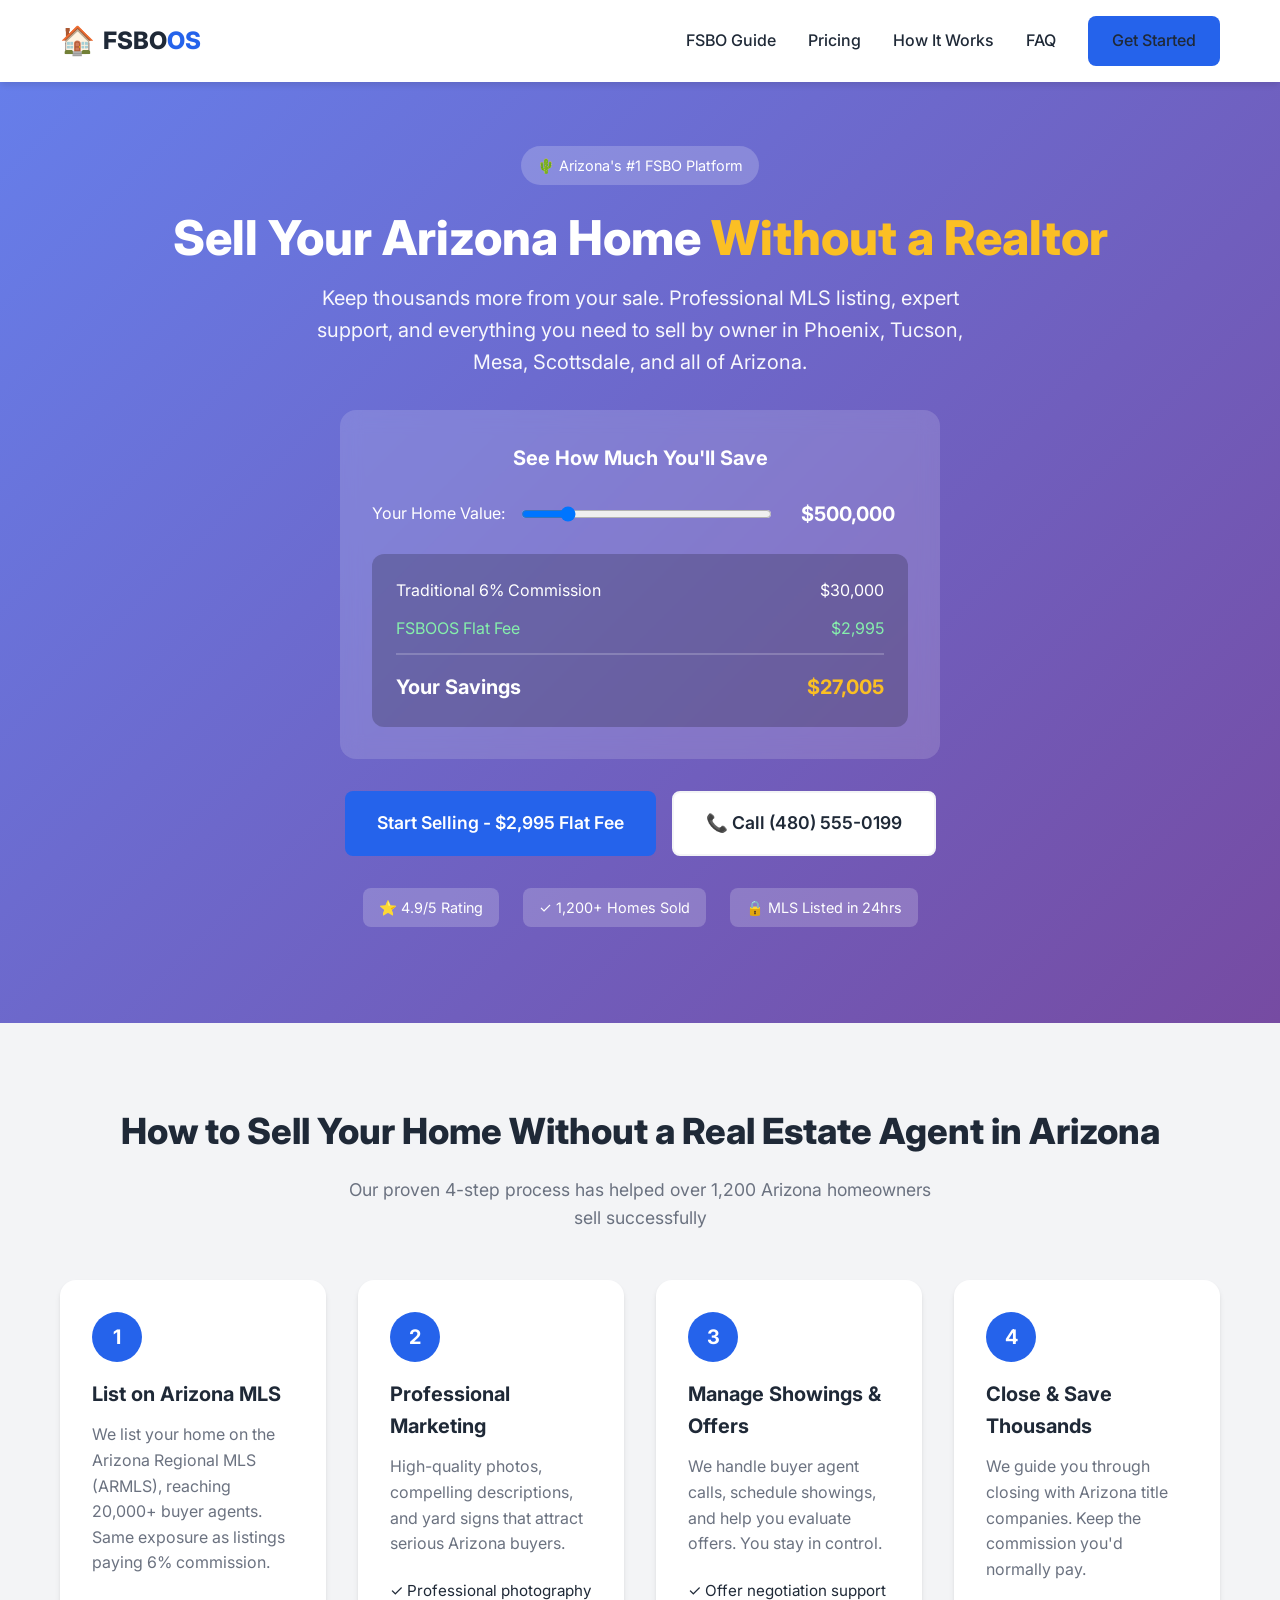
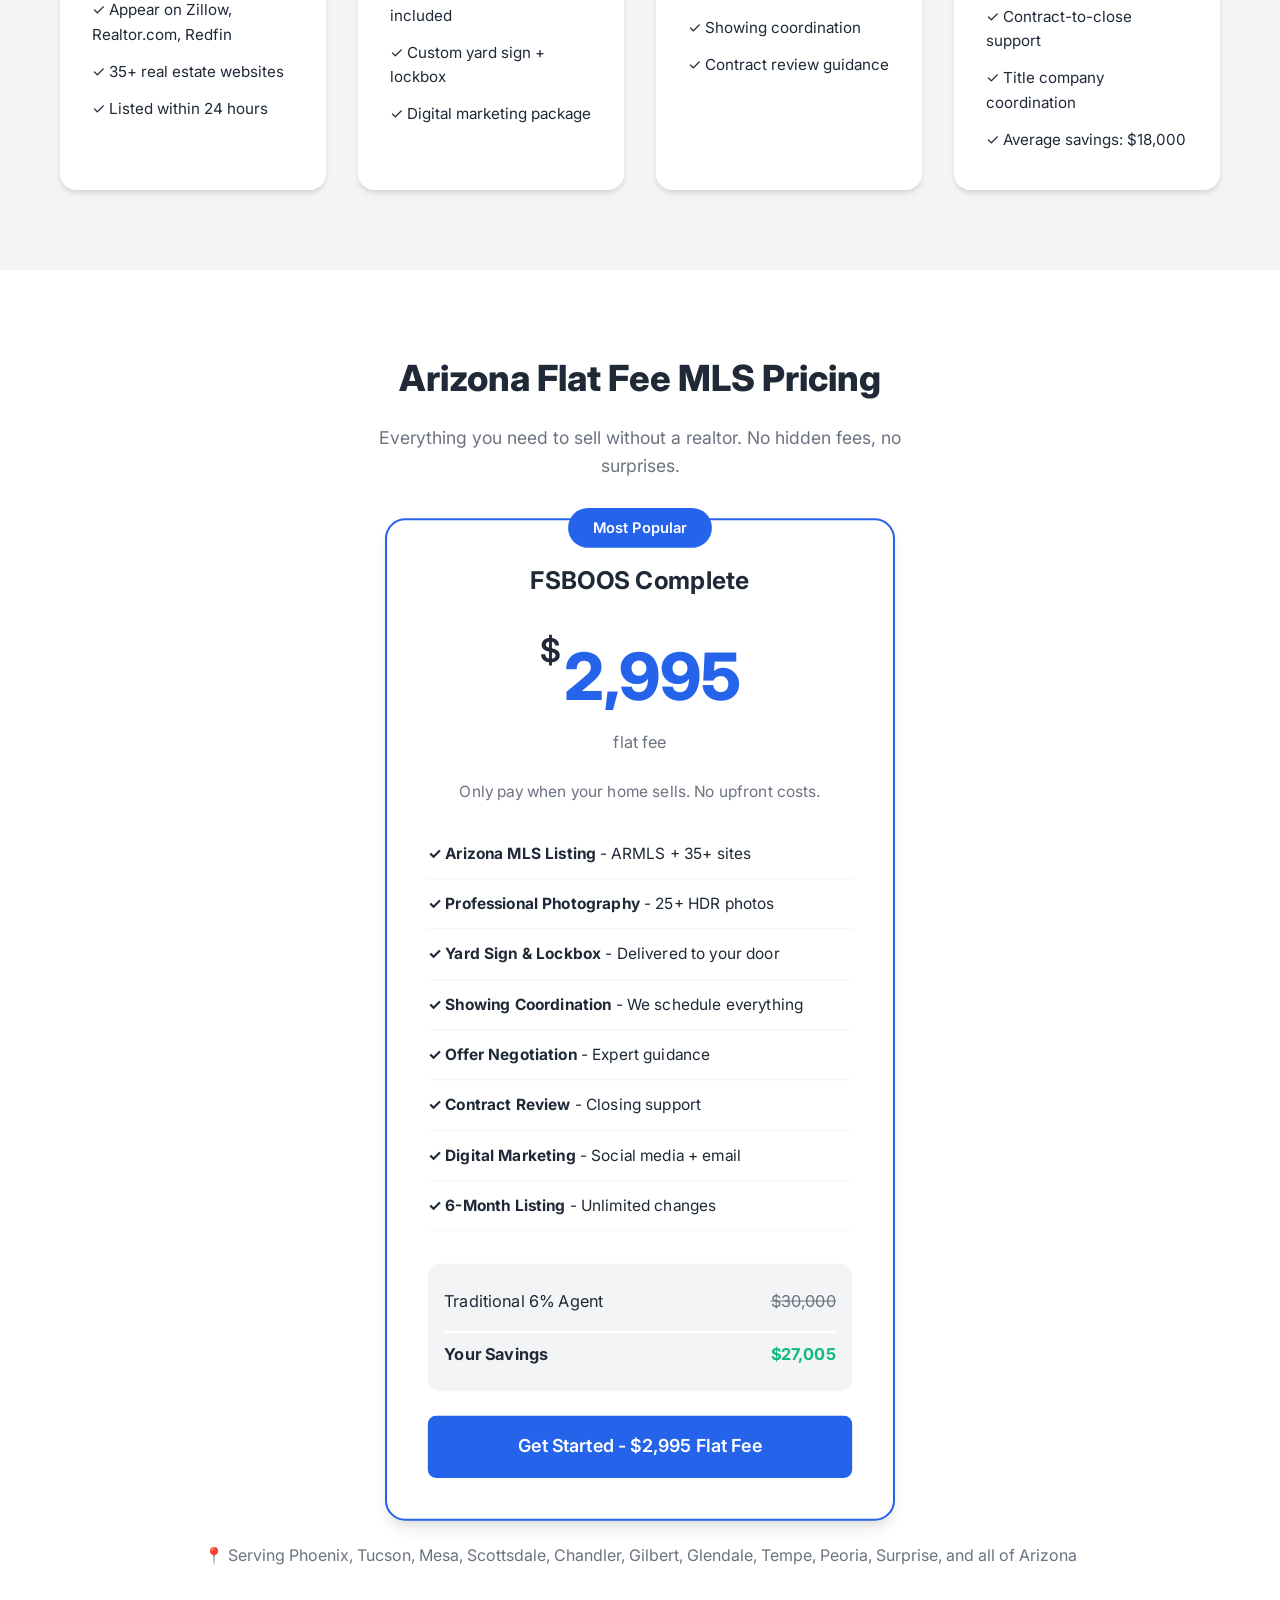
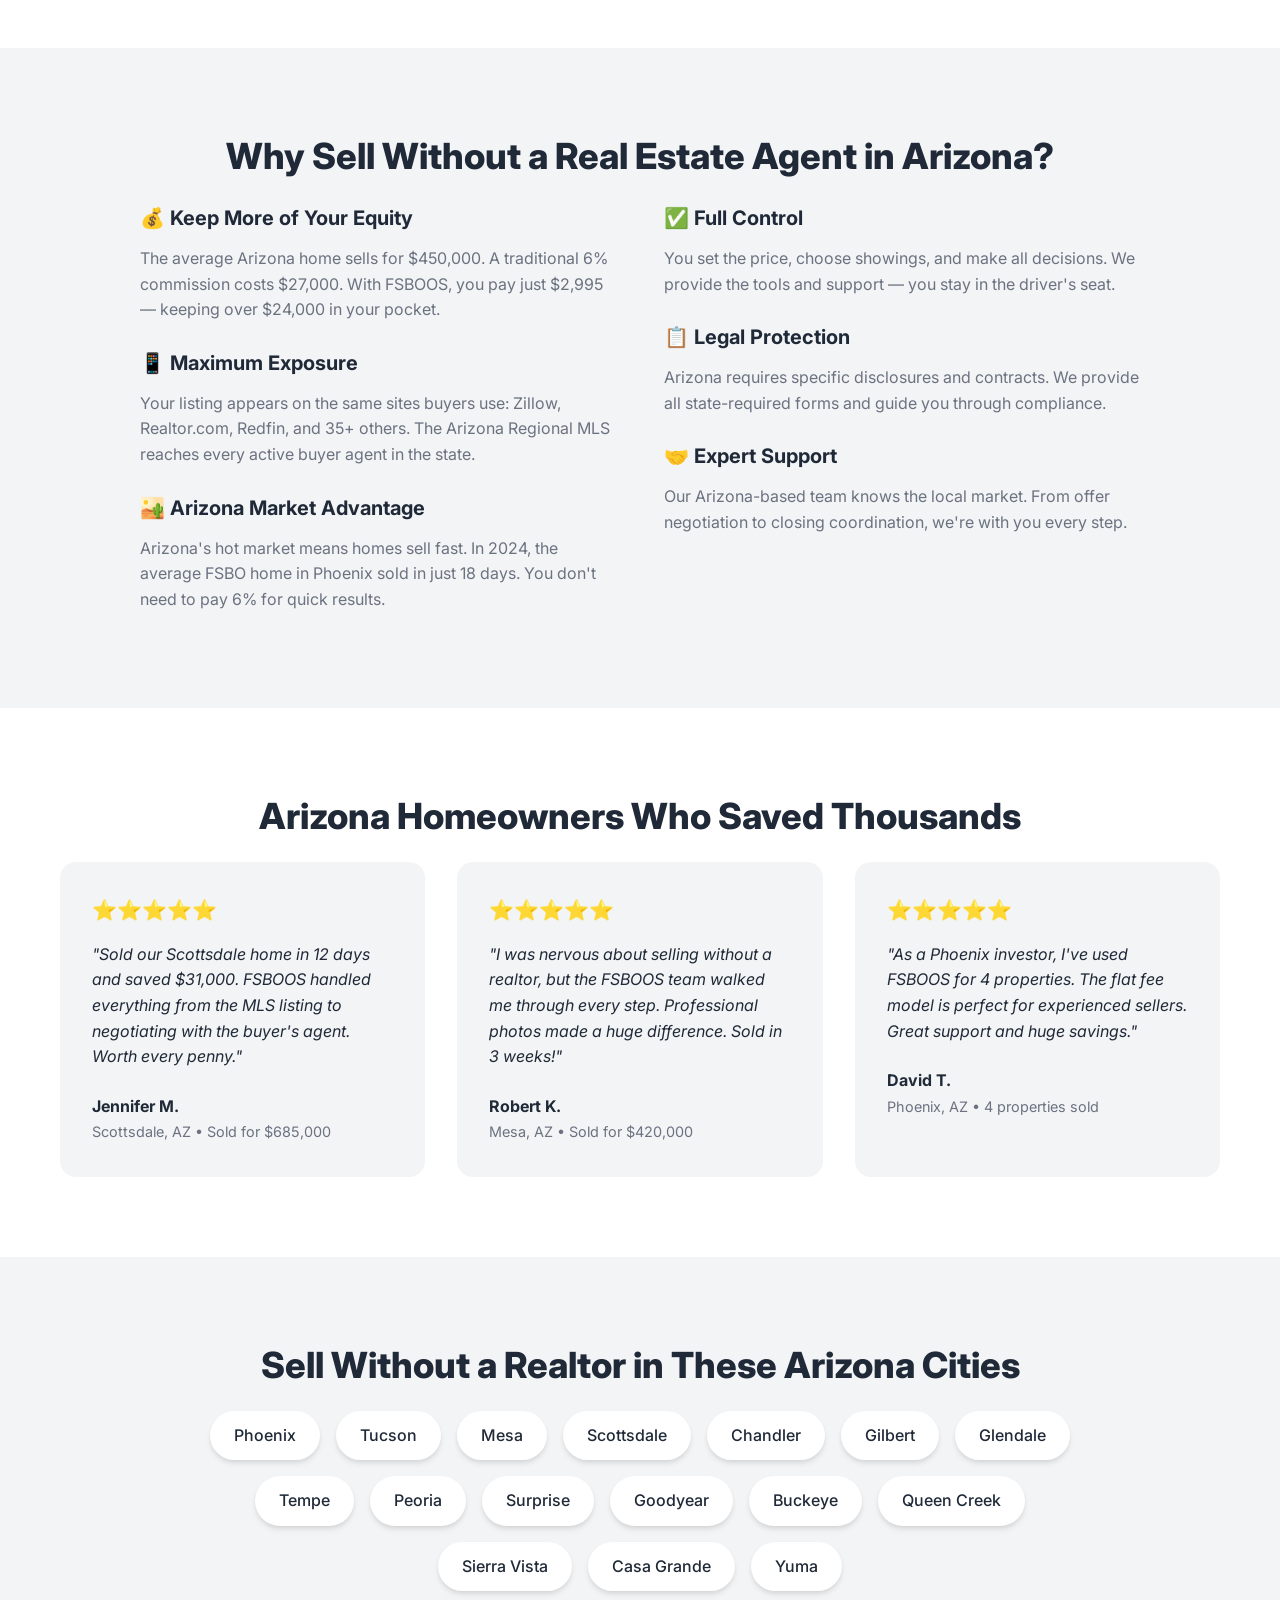
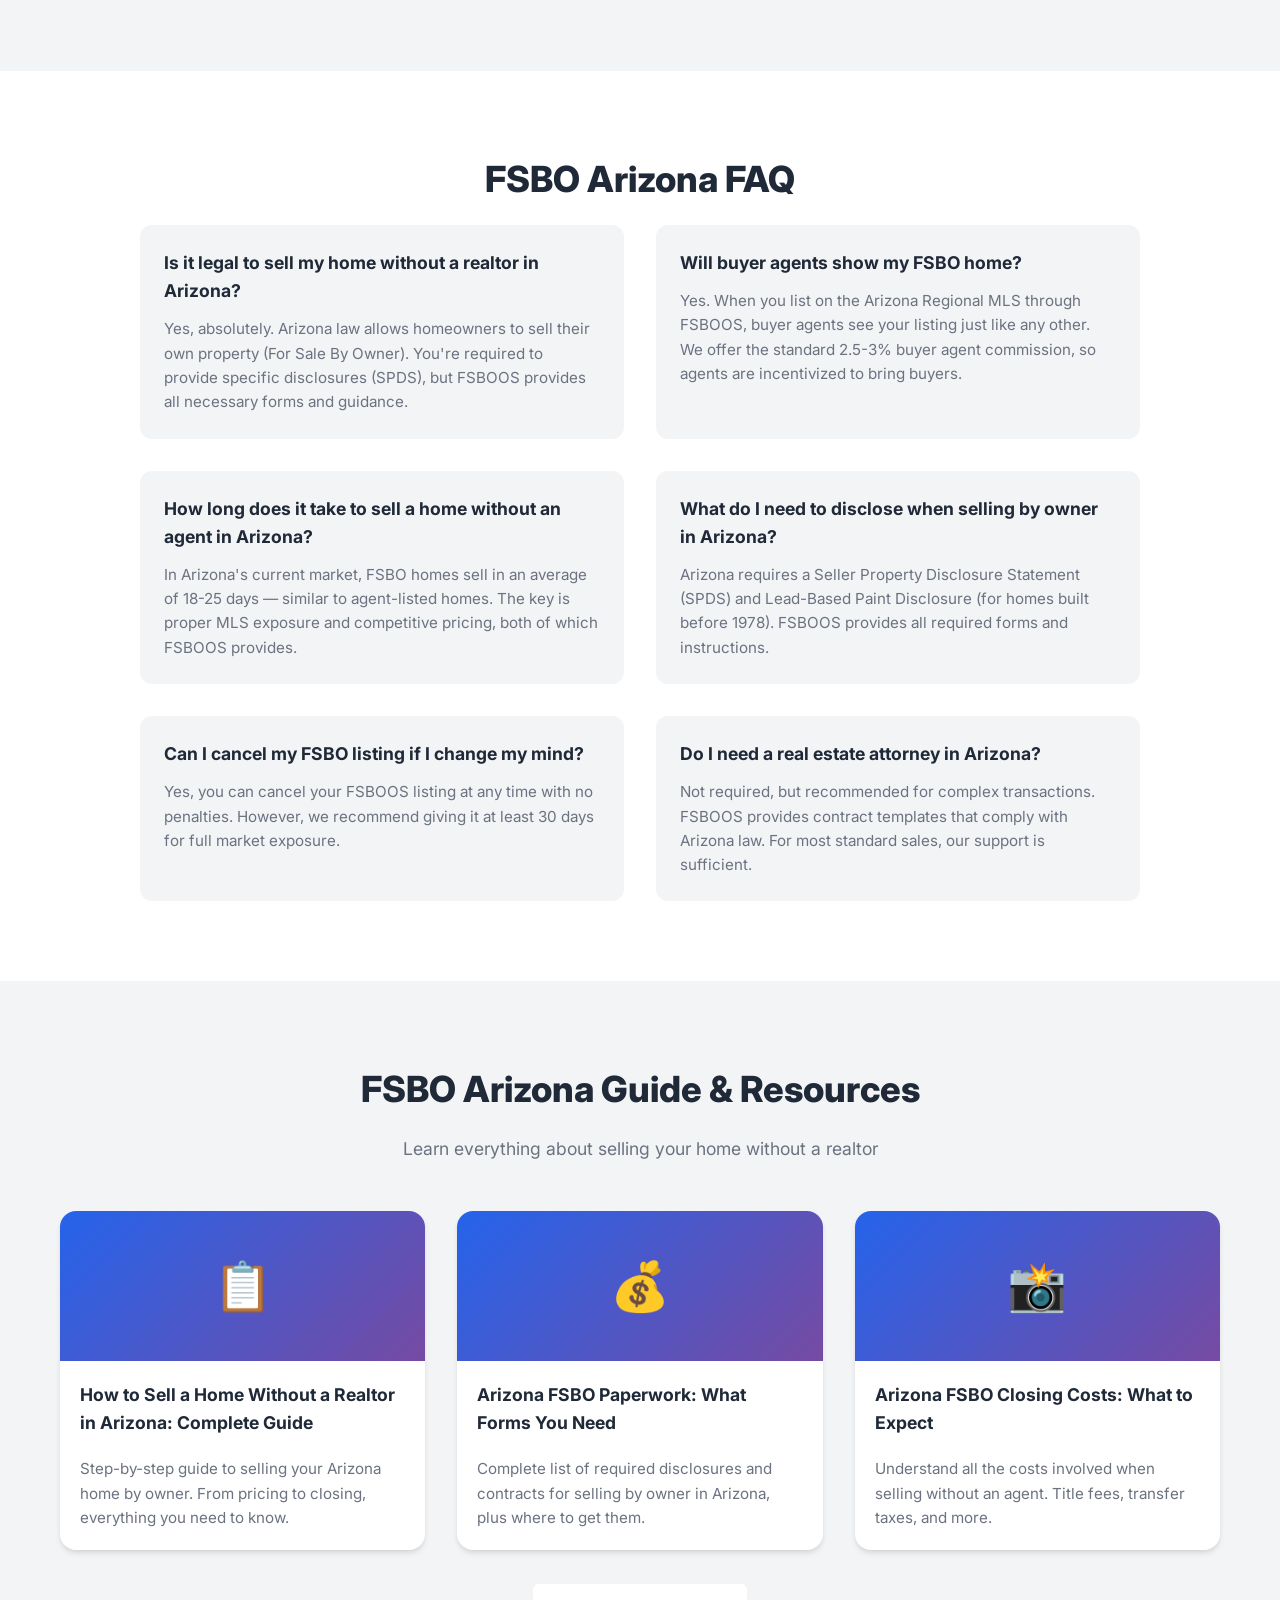
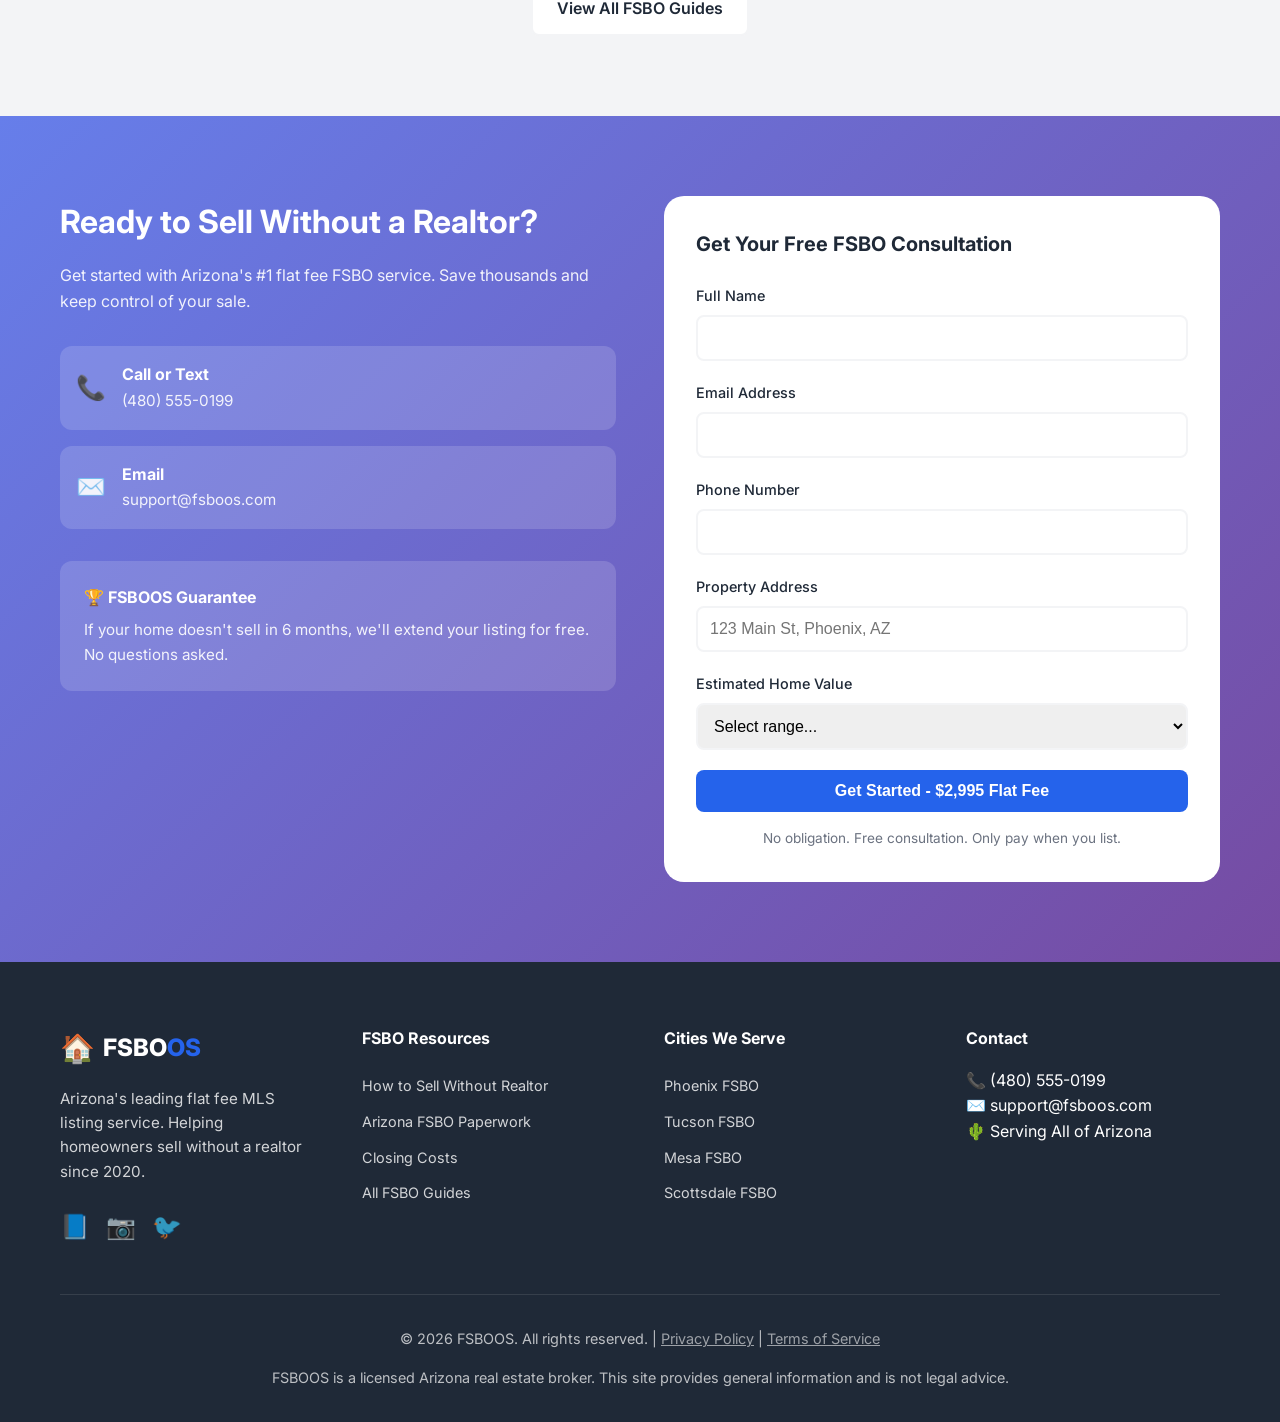
==== index.html @ 3f216bf0 "Initial FSBOOS website - Arizona FSBO flat fee MLS service" ====
<!DOCTYPE html>
<html lang="en">
<head>
    <meta charset="UTF-8">
    <meta name="viewport" content="width=device-width, initial-scale=1.0">
    <title>FSBOOS | Sell Your Arizona Home Without a Realtor - $2,995 Flat Fee</title>
    <meta name="description" content="Sell your Arizona home without a real estate agent. FSBOOS helps Arizona homeowners save thousands with flat fee MLS listings, professional photos, and full support. Only $2,995 total.">
    <meta name="keywords" content="sell home without realtor Arizona, FSBO Arizona, flat fee MLS Arizona, sell house by owner Phoenix, how to sell home without real estate agent, Arizona FSBO listing service, sell home without agent Tucson, Mesa for sale by owner, Scottsdale FSBO">
    
    <!-- Open Graph -->
    <meta property="og:title" content="FSBOOS | Sell Your Arizona Home Without a Realtor - $2,995 Flat Fee">
    <meta property="og:description" content="Arizona's #1 FSBO platform. Sell without an agent, save $15,000+ in commissions. Flat fee MLS listing + full support.">
    <meta property="og:type" content="website">
    <meta property="og:url" content="https://fsboos.com">
    
    <!-- Schema.org LocalBusiness -->
    <script type="application/ld+json">
    {
        "@context": "https://schema.org",
        "@type": "RealEstateAgent",
        "name": "FSBOOS - Arizona Flat Fee MLS",
        "description": "Flat fee MLS listing service for Arizona homeowners selling without a realtor",
        "url": "https://fsboos.com",
        "areaServed": {
            "@type": "State",
            "name": "Arizona"
        },
        "address": {
            "@type": "PostalAddress",
            "addressRegion": "AZ",
            "addressCountry": "US"
        },
        "priceRange": "$$",
        "telephone": "+1-480-555-0199"
    }
    </script>
    
    <link rel="stylesheet" href="css/styles.css">
    <link href="https://fonts.googleapis.com/css2?family=Inter:wght@400;500;600;700;800&display=swap" rel="stylesheet">
</head>
<body>
    <!-- Navigation -->
    <nav class="navbar">
        <div class="container nav-container">
            <a href="/" class="logo">
                <span class="logo-icon">🏠</span>
                <span class="logo-text">FSBO<span class="highlight">OS</span></span>
            </a>
            <div class="nav-links">
                <a href="/blog.html">FSBO Guide</a>
                <a href="#pricing">Pricing</a>
                <a href="#how-it-works">How It Works</a>
                <a href="#faq">FAQ</a>
                <a href="#contact" class="btn btn-primary">Get Started</a>
            </div>
            <button class="mobile-menu-toggle" aria-label="Open menu">☰</button>
        </div>
    </nav>

    <!-- Hero Section -->
    <section class="hero">
        <div class="container">
            <div class="hero-content">
                <div class="hero-badge">🌵 Arizona's #1 FSBO Platform</div>
                <h1>Sell Your Arizona Home <span class="highlight">Without a Realtor</span></h1>
                <p class="hero-subtitle">Keep thousands more from your sale. Professional MLS listing, expert support, and everything you need to sell by owner in Phoenix, Tucson, Mesa, Scottsdale, and all of Arizona.</p>
                
                <div class="savings-calculator">
                    <h3>See How Much You'll Save</h3>
                    <div class="calculator-row">
                        <label>Your Home Value:</label>
                        <input type="range" id="homeValue" min="200000" max="2000000" step="25000" value="500000">
                        <span class="value-display" id="valueDisplay">$500,000</span>
                    </div>
                    <div class="savings-result">
                        <div class="savings-item">
                            <span class="label">Traditional 6% Commission</span>
                            <span class="cost" id="tradCost">$30,000</span>
                        </div>
                        <div class="savings-item highlight">
                            <span class="label">FSBOOS Flat Fee</span>
                            <span class="cost" id="fsboCost">$2,995</span>
                        </div>
                        <div class="savings-total">
                            <span class="label">Your Savings</span>
                            <span class="amount" id="savingsAmount">$27,005</span>
                        </div>
                    </div>
                </div>

                <div class="hero-ctas">
                    <a href="#pricing" class="btn btn-primary btn-large">Start Selling - $2,995 Flat Fee</a>
                    <a href="tel:+14805550199" class="btn btn-secondary btn-large">📞 Call (480) 555-0199</a>
                </div>
                
                <div class="trust-badges">
                    <div class="badge">⭐ 4.9/5 Rating</div>
                    <div class="badge">✓ 1,200+ Homes Sold</div>
                    <div class="badge">🔒 MLS Listed in 24hrs</div>
                </div>
            </div>
        </div>
    </section>

    <!-- How It Works -->
    <section id="how-it-works" class="how-it-works">
        <div class="container">
            <h2 class="section-title">How to Sell Your Home Without a Real Estate Agent in Arizona</h2>
            <p class="section-subtitle">Our proven 4-step process has helped over 1,200 Arizona homeowners sell successfully</p>
            
            <div class="steps-grid">
                <div class="step-card">
                    <div class="step-number">1</div>
                    <h3>List on Arizona MLS</h3>
                    <p>We list your home on the Arizona Regional MLS (ARMLS), reaching 20,000+ buyer agents. Same exposure as listings paying 6% commission.</p>
                    <ul class="step-features">
                        <li>✓ Appear on Zillow, Realtor.com, Redfin</li>
                        <li>✓ 35+ real estate websites</li>
                        <li>✓ Listed within 24 hours</li>
                    </ul>
                </div>
                
                <div class="step-card">
                    <div class="step-number">2</div>
                    <h3>Professional Marketing</h3>
                    <p>High-quality photos, compelling descriptions, and yard signs that attract serious Arizona buyers.</p>
                    <ul class="step-features">
                        <li>✓ Professional photography included</li>
                        <li>✓ Custom yard sign + lockbox</li>
                        <li>✓ Digital marketing package</li>
                    </ul>
                </div>
                
                <div class="step-card">
                    <div class="step-number">3</div>
                    <h3>Manage Showings & Offers</h3>
                    <p>We handle buyer agent calls, schedule showings, and help you evaluate offers. You stay in control.</p>
                    <ul class="step-features">
                        <li>✓ Offer negotiation support</li>
                        <li>✓ Showing coordination</li>
                        <li>✓ Contract review guidance</li>
                    </ul>
                </div>
                
                <div class="step-card">
                    <div class="step-number">4</div>
                    <h3>Close & Save Thousands</h3>
                    <p>We guide you through closing with Arizona title companies. Keep the commission you'd normally pay.</p>
                    <ul class="step-features">
                        <li>✓ Contract-to-close support</li>
                        <li>✓ Title company coordination</li>
                        <li>✓ Average savings: $18,000</li>
                    </ul>
                </div>
            </div>
        </div>
    </section>

    <!-- Pricing Section -->
    <section id="pricing" class="pricing">
        <div class="container">
            <h2 class="section-title">Arizona Flat Fee MLS Pricing</h2>
            <p class="section-subtitle">Everything you need to sell without a realtor. No hidden fees, no surprises.</p>
            
            <div class="pricing-card featured">
                <div class="pricing-badge">Most Popular</div>
                <h3>FSBOOS Complete</h3>
                <div class="pricing-amount">
                    <span class="currency">$</span>
                    <span class="price">2,995</span>
                    <span class="period">flat fee</span>
                </div>
                <p class="pricing-note">Only pay when your home sells. No upfront costs.</p>
                
                <ul class="pricing-features">
                    <li><strong>✓ Arizona MLS Listing</strong> - ARMLS + 35+ sites</li>
                    <li><strong>✓ Professional Photography</strong> - 25+ HDR photos</li>
                    <li><strong>✓ Yard Sign & Lockbox</strong> - Delivered to your door</li>
                    <li><strong>✓ Showing Coordination</strong> - We schedule everything</li>
                    <li><strong>✓ Offer Negotiation</strong> - Expert guidance</li>
                    <li><strong>✓ Contract Review</strong> - Closing support</li>
                    <li><strong>✓ Digital Marketing</strong> - Social media + email</li>
                    <li><strong>✓ 6-Month Listing</strong> - Unlimited changes</li>
                </ul>
                
                <div class="pricing-compare">
                    <div class="compare-item">
                        <span>Traditional 6% Agent</span>
                        <span class="strikethrough">$30,000</span>
                    </div>
                    <div class="compare-item savings">
                        <span>Your Savings</span>
                        <span class="highlight">$27,005</span>
                    </div>
                </div>
                
                <a href="#contact" class="btn btn-primary btn-large btn-full">Get Started - $2,995 Flat Fee</a>
            </div>
            
            <div class="pricing-terms">
                <p>📍 Serving Phoenix, Tucson, Mesa, Scottsdale, Chandler, Gilbert, Glendale, Tempe, Peoria, Surprise, and all of Arizona</p>
            </div>
        </div>
    </section>

    <!-- Why FSBO in Arizona -->
    <section class="why-fsbo">
        <div class="container">
            <h2 class="section-title">Why Sell Without a Real Estate Agent in Arizona?</h2>
            
            <div class="two-column">
                <div class="column">
                    <h3>💰 Keep More of Your Equity</h3>
                    <p>The average Arizona home sells for $450,000. A traditional 6% commission costs $27,000. With FSBOOS, you pay just $2,995 — keeping over $24,000 in your pocket.</p>
                    
                    <h3>📱 Maximum Exposure</h3>
                    <p>Your listing appears on the same sites buyers use: Zillow, Realtor.com, Redfin, and 35+ others. The Arizona Regional MLS reaches every active buyer agent in the state.</p>
                    
                    <h3>🏜️ Arizona Market Advantage</h3>
                    <p>Arizona's hot market means homes sell fast. In 2024, the average FSBO home in Phoenix sold in just 18 days. You don't need to pay 6% for quick results.</p>
                </div>
                
                <div class="column">
                    <h3>✅ Full Control</h3>
                    <p>You set the price, choose showings, and make all decisions. We provide the tools and support — you stay in the driver's seat.</p>
                    
                    <h3>📋 Legal Protection</h3>
                    <p>Arizona requires specific disclosures and contracts. We provide all state-required forms and guide you through compliance.</p>
                    
                    <h3>🤝 Expert Support</h3>
                    <p>Our Arizona-based team knows the local market. From offer negotiation to closing coordination, we're with you every step.</p>
                </div>
            </div>
        </div>
    </section>

    <!-- Testimonials -->
    <section class="testimonials">
        <div class="container">
            <h2 class="section-title">Arizona Homeowners Who Saved Thousands</h2>
            
            <div class="testimonials-grid">
                <div class="testimonial-card">
                    <div class="stars">⭐⭐⭐⭐⭐</div>
                    <p>"Sold our Scottsdale home in 12 days and saved $31,000. FSBOOS handled everything from the MLS listing to negotiating with the buyer's agent. Worth every penny."</p>
                    <div class="testimonial-author">
                        <strong>Jennifer M.</strong>
                        <span>Scottsdale, AZ • Sold for $685,000</span>
                    </div>
                </div>
                
                <div class="testimonial-card">
                    <div class="stars">⭐⭐⭐⭐⭐</div>
                    <p>"I was nervous about selling without a realtor, but the FSBOOS team walked me through every step. Professional photos made a huge difference. Sold in 3 weeks!"</p>
                    <div class="testimonial-author">
                        <strong>Robert K.</strong>
                        <span>Mesa, AZ • Sold for $420,000</span>
                    </div>
                </div>
                
                <div class="testimonial-card">
                    <div class="stars">⭐⭐⭐⭐⭐</div>
                    <p>"As a Phoenix investor, I've used FSBOOS for 4 properties. The flat fee model is perfect for experienced sellers. Great support and huge savings."</p>
                    <div class="testimonial-author">
                        <strong>David T.</strong>
                        <span>Phoenix, AZ • 4 properties sold</span>
                    </div>
                </div>
            </div>
        </div>
    </section>

    <!-- Cities We Serve -->
    <section class="cities">
        <div class="container">
            <h2 class="section-title">Sell Without a Realtor in These Arizona Cities</h2>
            
            <div class="cities-grid">
                <a href="/blog/sell-home-without-realtor-phoenix.html" class="city-link">Phoenix</a>
                <a href="/blog/sell-home-without-realtor-tucson.html" class="city-link">Tucson</a>
                <a href="/blog/sell-home-without-realtor-mesa.html" class="city-link">Mesa</a>
                <a href="/blog/sell-home-without-realtor-scottsdale.html" class="city-link">Scottsdale</a>
                <a href="/blog/sell-home-without-realtor-chandler.html" class="city-link">Chandler</a>
                <a href="/blog/sell-home-without-realtor-gilbert.html" class="city-link">Gilbert</a>
                <a href="/blog/sell-home-without-realtor-glendale.html" class="city-link">Glendale</a>
                <a href="/blog/sell-home-without-realtor-tempe.html" class="city-link">Tempe</a>
                <a href="/blog/sell-home-without-realtor-peoria.html" class="city-link">Peoria</a>
                <a href="/blog/sell-home-without-realtor-surprise.html" class="city-link">Surprise</a>
                <a href="/blog/sell-home-without-realtor-goodyear.html" class="city-link">Goodyear</a>
                <a href="/blog/sell-home-without-realtor-buckeye.html" class="city-link">Buckeye</a>
                <a href="/blog/sell-home-without-realtor-queen-creek.html" class="city-link">Queen Creek</a>
                <a href="/blog/sell-home-without-realtor-sierra-vista.html" class="city-link">Sierra Vista</a>
                <a href="/blog/sell-home-without-realtor-casa-grande.html" class="city-link">Casa Grande</a>
                <a href="/blog/sell-home-without-realtor-yuma.html" class="city-link">Yuma</a>
            </div>
        </div>
    </section>

    <!-- FAQ Section -->
    <section id="faq" class="faq">
        <div class="container">
            <h2 class="section-title">FSBO Arizona FAQ</h2>
            
            <div class="faq-grid">
                <div class="faq-item">
                    <h3>Is it legal to sell my home without a realtor in Arizona?</h3>
                    <p>Yes, absolutely. Arizona law allows homeowners to sell their own property (For Sale By Owner). You're required to provide specific disclosures (SPDS), but FSBOOS provides all necessary forms and guidance.</p>
                </div>
                
                <div class="faq-item">
                    <h3>Will buyer agents show my FSBO home?</h3>
                    <p>Yes. When you list on the Arizona Regional MLS through FSBOOS, buyer agents see your listing just like any other. We offer the standard 2.5-3% buyer agent commission, so agents are incentivized to bring buyers.</p>
                </div>
                
                <div class="faq-item">
                    <h3>How long does it take to sell a home without an agent in Arizona?</h3>
                    <p>In Arizona's current market, FSBO homes sell in an average of 18-25 days — similar to agent-listed homes. The key is proper MLS exposure and competitive pricing, both of which FSBOOS provides.</p>
                </div>
                
                <div class="faq-item">
                    <h3>What do I need to disclose when selling by owner in Arizona?</h3>
                    <p>Arizona requires a Seller Property Disclosure Statement (SPDS) and Lead-Based Paint Disclosure (for homes built before 1978). FSBOOS provides all required forms and instructions.</p>
                </div>
                
                <div class="faq-item">
                    <h3>Can I cancel my FSBO listing if I change my mind?</h3>
                    <p>Yes, you can cancel your FSBOOS listing at any time with no penalties. However, we recommend giving it at least 30 days for full market exposure.</p>
                </div>
                
                <div class="faq-item">
                    <h3>Do I need a real estate attorney in Arizona?</h3>
                    <p>Not required, but recommended for complex transactions. FSBOOS provides contract templates that comply with Arizona law. For most standard sales, our support is sufficient.</p>
                </div>
            </div>
        </div>
    </section>

    <!-- Blog Preview -->
    <section class="blog-preview">
        <div class="container">
            <h2 class="section-title">FSBO Arizona Guide & Resources</h2>
            <p class="section-subtitle">Learn everything about selling your home without a realtor</p>
            
            <div class="blog-grid">
                <article class="blog-card">
                    <div class="blog-image">📋</div>
                    <h3><a href="/blog/how-to-sell-home-without-realtor-arizona.html">How to Sell a Home Without a Realtor in Arizona: Complete Guide</a></h3>
                    <p>Step-by-step guide to selling your Arizona home by owner. From pricing to closing, everything you need to know.</p>
                </article>
                
                <article class="blog-card">
                    <div class="blog-image">💰</div>
                    <h3><a href="/blog/arizona-fsbo-paperwork-requirements.html">Arizona FSBO Paperwork: What Forms You Need</a></h3>
                    <p>Complete list of required disclosures and contracts for selling by owner in Arizona, plus where to get them.</p>
                </article>
                
                <article class="blog-card">
                    <div class="blog-image">📸</div>
                    <h3><a href="/blog/fsbo-closing-costs-arizona.html">Arizona FSBO Closing Costs: What to Expect</a></h3>
                    <p>Understand all the costs involved when selling without an agent. Title fees, transfer taxes, and more.</p>
                </article>
            </div>
            
            <div class="blog-cta">
                <a href="/blog.html" class="btn btn-secondary">View All FSBO Guides</a>
            </div>
        </div>
    </section>

    <!-- Contact Section -->
    <section id="contact" class="contact">
        <div class="container">
            <div class="contact-grid">
                <div class="contact-info">
                    <h2>Ready to Sell Without a Realtor?</h2>
                    <p>Get started with Arizona's #1 flat fee FSBO service. Save thousands and keep control of your sale.</p>
                    
                    <div class="contact-methods">
                        <a href="tel:+14805550199" class="contact-method">
                            <span class="icon">📞</span>
                            <div>
                                <strong>Call or Text</strong>
                                <span>(480) 555-0199</span>
                            </div>
                        </a>
                        
                        <a href="mailto:support@fsboos.com" class="contact-method">
                            <span class="icon">✉️</span>
                            <div>
                                <strong>Email</strong>
                                <span>support@fsboos.com</span>
                            </div>
                        </a>
                    </div>
                    
                    <div class="guarantee">
                        <h4>🏆 FSBOOS Guarantee</h4>
                        <p>If your home doesn't sell in 6 months, we'll extend your listing for free. No questions asked.</p>
                    </div>
                </div>
                
                <form class="contact-form" action="#" method="POST">
                    <h3>Get Your Free FSBO Consultation</h3>
                    <div class="form-group">
                        <label for="name">Full Name</label>
                        <input type="text" id="name" name="name" required>
                    </div>
                    <div class="form-group">
                        <label for="email">Email Address</label>
                        <input type="email" id="email" name="email" required>
                    </div>
                    <div class="form-group">
                        <label for="phone">Phone Number</label>
                        <input type="tel" id="phone" name="phone" required>
                    </div>
                    <div class="form-group">
                        <label for="address">Property Address</label>
                        <input type="text" id="address" name="address" placeholder="123 Main St, Phoenix, AZ">
                    </div>
                    <div class="form-group">
                        <label for="value">Estimated Home Value</label>
                        <select id="value" name="value">
                            <option value="">Select range...</option>
                            <option value="250-350">$250,000 - $350,000</option>
                            <option value="350-500">$350,000 - $500,000</option>
                            <option value="500-750">$500,000 - $750,000</option>
                            <option value="750-1M">$750,000 - $1,000,000</option>
                            <option value="1M+">$1,000,000+</option>
                        </select>
                    </div>
                    <button type="submit" class="btn btn-primary btn-full">Get Started - $2,995 Flat Fee</button>
                    <p class="form-note">No obligation. Free consultation. Only pay when you list.</p>
                </form>
            </div>
        </div>
    </section>

    <!-- Footer -->
    <footer class="footer">
        <div class="container">
            <div class="footer-grid">
                <div class="footer-brand">
                    <a href="/" class="logo">
                        <span class="logo-icon">🏠</span>
                        <span class="logo-text">FSBO<span class="highlight">OS</span></span>
                    </a>
                    <p>Arizona's leading flat fee MLS listing service. Helping homeowners sell without a realtor since 2020.</p>
                    <div class="social-links">
                        <a href="#" aria-label="Facebook">📘</a>
                        <a href="#" aria-label="Instagram">📷</a>
                        <a href="#" aria-label="Twitter">🐦</a>
                    </div>
                </div>
                
                <div class="footer-links">
                    <h4>FSBO Resources</h4>
                    <a href="/blog/how-to-sell-home-without-realtor-arizona.html">How to Sell Without Realtor</a>
                    <a href="/blog/arizona-fsbo-paperwork-requirements.html">Arizona FSBO Paperwork</a>
                    <a href="/blog/fsbo-closing-costs-arizona.html">Closing Costs</a>
                    <a href="/blog.html">All FSBO Guides</a>
                </div>
                
                <div class="footer-links">
                    <h4>Cities We Serve</h4>
                    <a href="/blog/sell-home-without-realtor-phoenix.html">Phoenix FSBO</a>
                    <a href="/blog/sell-home-without-realtor-tucson.html">Tucson FSBO</a>
                    <a href="/blog/sell-home-without-realtor-mesa.html">Mesa FSBO</a>
                    <a href="/blog/sell-home-without-realtor-scottsdale.html">Scottsdale FSBO</a>
                </div>
                
                <div class="footer-links">
                    <h4>Contact</h4>
                    <p>📞 (480) 555-0199</p>
                    <p>✉️ support@fsboos.com</p>
                    <p>🌵 Serving All of Arizona</p>
                </div>
            </div>
            
            <div class="footer-bottom">
                <p>&copy; 2026 FSBOOS. All rights reserved. | <a href="/privacy.html">Privacy Policy</a> | <a href="/terms.html">Terms of Service</a></p>
                <p class="disclaimer">FSBOOS is a licensed Arizona real estate broker. This site provides general information and is not legal advice.</p>
            </div>
        </div>
    </footer>

    <script src="js/main.js"></script>
</body>
</html>
---- css/styles.css ----
:root {
    --primary: #2563eb;
    --primary-dark: #1d4ed8;
    --secondary: #10b981;
    --accent: #f59e0b;
    --dark: #1f2937;
    --gray: #6b7280;
    --light-gray: #f3f4f6;
    --white: #ffffff;
    --shadow: 0 4px 6px -1px rgba(0,0,0,0.1), 0 2px 4px -1px rgba(0,0,0,0.06);
    --shadow-lg: 0 10px 15px -3px rgba(0,0,0,0.1), 0 4px 6px -2px rgba(0,0,0,0.05);
}

* {
    margin: 0;
    padding: 0;
    box-sizing: border-box;
}

body {
    font-family: 'Inter', -apple-system, BlinkMacSystemFont, sans-serif;
    line-height: 1.6;
    color: var(--dark);
    background: var(--white);
}

.container {
    max-width: 1200px;
    margin: 0 auto;
    padding: 0 20px;
}

/* Navigation */
.navbar {
    background: var(--white);
    box-shadow: var(--shadow);
    position: sticky;
    top: 0;
    z-index: 100;
}

.nav-container {
    display: flex;
    justify-content: space-between;
    align-items: center;
    padding: 1rem 20px;
}

.logo {
    display: flex;
    align-items: center;
    gap: 0.5rem;
    text-decoration: none;
    font-size: 1.5rem;
    font-weight: 800;
    color: var(--dark);
}

.logo-icon {
    font-size: 1.75rem;
}

.logo .highlight {
    color: var(--primary);
}

.nav-links {
    display: flex;
    align-items: center;
    gap: 2rem;
}

.nav-links a {
    text-decoration: none;
    color: var(--dark);
    font-weight: 500;
    transition: color 0.2s;
}

.nav-links a:hover {
    color: var(--primary);
}

.mobile-menu-toggle {
    display: none;
    background: none;
    border: none;
    font-size: 1.5rem;
    cursor: pointer;
}

/* Buttons */
.btn {
    display: inline-flex;
    align-items: center;
    justify-content: center;
    padding: 0.75rem 1.5rem;
    border-radius: 8px;
    font-weight: 600;
    text-decoration: none;
    transition: all 0.2s;
    cursor: pointer;
    border: none;
    font-size: 1rem;
}

.btn-primary {
    background: var(--primary);
    color: var(--white);
}

.btn-primary:hover {
    background: var(--primary-dark);
    transform: translateY(-1px);
}

.btn-secondary {
    background: var(--white);
    color: var(--dark);
    border: 2px solid var(--light-gray);
}

.btn-secondary:hover {
    border-color: var(--primary);
    color: var(--primary);
}

.btn-large {
    padding: 1rem 2rem;
    font-size: 1.1rem;
}

.btn-full {
    width: 100%;
}

/* Hero Section */
.hero {
    background: linear-gradient(135deg, #667eea 0%, #764ba2 100%);
    color: var(--white);
    padding: 4rem 0 6rem;
    text-align: center;
}

.hero-badge {
    display: inline-block;
    background: rgba(255,255,255,0.2);
    padding: 0.5rem 1rem;
    border-radius: 50px;
    font-size: 0.9rem;
    margin-bottom: 1.5rem;
}

.hero h1 {
    font-size: 3rem;
    font-weight: 800;
    margin-bottom: 1rem;
    line-height: 1.2;
}

.hero h1 .highlight {
    color: #fbbf24;
}

.hero-subtitle {
    font-size: 1.25rem;
    max-width: 700px;
    margin: 0 auto 2rem;
    opacity: 0.95;
}

/* Savings Calculator */
.savings-calculator {
    background: rgba(255,255,255,0.15);
    backdrop-filter: blur(10px);
    border-radius: 16px;
    padding: 2rem;
    max-width: 600px;
    margin: 2rem auto;
}

.savings-calculator h3 {
    margin-bottom: 1.5rem;
    font-size: 1.25rem;
}

.calculator-row {
    display: flex;
    align-items: center;
    gap: 1rem;
    margin-bottom: 1.5rem;
}

.calculator-row input[type="range"] {
    flex: 1;
    height: 8px;
    border-radius: 4px;
    background: rgba(255,255,255,0.3);
    outline: none;
}

.value-display {
    font-weight: 700;
    font-size: 1.25rem;
    min-width: 120px;
}

.savings-result {
    background: rgba(0,0,0,0.2);
    border-radius: 12px;
    padding: 1.5rem;
}

.savings-item {
    display: flex;
    justify-content: space-between;
    margin-bottom: 0.75rem;
}

.savings-item.highlight {
    color: #86efac;
}

.savings-total {
    display: flex;
    justify-content: space-between;
    padding-top: 1rem;
    border-top: 2px solid rgba(255,255,255,0.2);
    font-size: 1.25rem;
    font-weight: 700;
}

.savings-total .amount {
    color: #fbbf24;
}

.hero-ctas {
    display: flex;
    gap: 1rem;
    justify-content: center;
    flex-wrap: wrap;
    margin-bottom: 2rem;
}

.trust-badges {
    display: flex;
    gap: 1.5rem;
    justify-content: center;
    flex-wrap: wrap;
}

.badge {
    background: rgba(255,255,255,0.2);
    padding: 0.5rem 1rem;
    border-radius: 8px;
    font-size: 0.9rem;
}

/* Section Styles */
.section-title {
    font-size: 2.25rem;
    font-weight: 800;
    text-align: center;
    margin-bottom: 1rem;
    color: var(--dark);
}

.section-subtitle {
    text-align: center;
    color: var(--gray);
    font-size: 1.1rem;
    margin-bottom: 3rem;
    max-width: 600px;
    margin-left: auto;
    margin-right: auto;
}

/* How It Works */
.how-it-works {
    padding: 5rem 0;
    background: var(--light-gray);
}

.steps-grid {
    display: grid;
    grid-template-columns: repeat(auto-fit, minmax(260px, 1fr));
    gap: 2rem;
}

.step-card {
    background: var(--white);
    border-radius: 16px;
    padding: 2rem;
    box-shadow: var(--shadow);
    position: relative;
}

.step-number {
    width: 50px;
    height: 50px;
    background: var(--primary);
    color: var(--white);
    border-radius: 50%;
    display: flex;
    align-items: center;
    justify-content: center;
    font-weight: 700;
    font-size: 1.25rem;
    margin-bottom: 1rem;
}

.step-card h3 {
    font-size: 1.25rem;
    margin-bottom: 0.75rem;
    color: var(--dark);
}

.step-card p {
    color: var(--gray);
    margin-bottom: 1rem;
}

.step-features {
    list-style: none;
}

.step-features li {
    padding: 0.4rem 0;
    font-size: 0.95rem;
    color: var(--dark);
}

/* Pricing Section */
.pricing {
    padding: 5rem 0;
    background: var(--white);
}

.pricing-card {
    max-width: 500px;
    margin: 0 auto;
    background: var(--white);
    border-radius: 20px;
    padding: 2.5rem;
    box-shadow: var(--shadow-lg);
    border: 2px solid var(--light-gray);
    position: relative;
}

.pricing-card.featured {
    border-color: var(--primary);
    transform: scale(1.02);
}

.pricing-badge {
    position: absolute;
    top: -12px;
    left: 50%;
    transform: translateX(-50%);
    background: var(--primary);
    color: var(--white);
    padding: 0.5rem 1.5rem;
    border-radius: 50px;
    font-weight: 600;
    font-size: 0.9rem;
}

.pricing-card h3 {
    text-align: center;
    font-size: 1.5rem;
    margin-bottom: 0.5rem;
}

.pricing-amount {
    text-align: center;
    margin: 1.5rem 0;
}

.pricing-amount .currency {
    font-size: 2rem;
    font-weight: 600;
    vertical-align: top;
}

.pricing-amount .price {
    font-size: 4rem;
    font-weight: 800;
    color: var(--primary);
}

.pricing-amount .period {
    display: block;
    color: var(--gray);
    font-size: 1rem;
}

.pricing-note {
    text-align: center;
    color: var(--gray);
    font-size: 0.95rem;
    margin-bottom: 1.5rem;
}

.pricing-features {
    list-style: none;
    margin-bottom: 2rem;
}

.pricing-features li {
    padding: 0.75rem 0;
    border-bottom: 1px solid var(--light-gray);
    font-size: 0.95rem;
}

.pricing-features li strong {
    color: var(--dark);
}

.pricing-compare {
    background: var(--light-gray);
    border-radius: 12px;
    padding: 1rem;
    margin-bottom: 1.5rem;
}

.compare-item {
    display: flex;
    justify-content: space-between;
    padding: 0.5rem 0;
}

.compare-item .strikethrough {
    text-decoration: line-through;
    color: var(--gray);
}

.compare-item.savings {
    font-weight: 700;
    border-top: 2px solid var(--white);
    margin-top: 0.5rem;
    padding-top: 0.5rem;
}

.compare-item.savings .highlight {
    color: var(--secondary);
}

.pricing-terms {
    text-align: center;
    margin-top: 2rem;
    color: var(--gray);
}

/* Why FSBO */
.why-fsbo {
    padding: 5rem 0;
    background: var(--light-gray);
}

.two-column {
    display: grid;
    grid-template-columns: repeat(auto-fit, minmax(300px, 1fr));
    gap: 3rem;
    max-width: 1000px;
    margin: 0 auto;
}

.column h3 {
    font-size: 1.25rem;
    margin: 1.5rem 0 0.75rem;
    color: var(--dark);
}

.column h3:first-child {
    margin-top: 0;
}

.column p {
    color: var(--gray);
    margin-bottom: 1rem;
}

/* Testimonials */
.testimonials {
    padding: 5rem 0;
    background: var(--white);
}

.testimonials-grid {
    display: grid;
    grid-template-columns: repeat(auto-fit, minmax(300px, 1fr));
    gap: 2rem;
}

.testimonial-card {
    background: var(--light-gray);
    border-radius: 16px;
    padding: 2rem;
}

.testimonial-card .stars {
    color: var(--accent);
    font-size: 1.25rem;
    margin-bottom: 1rem;
}

.testimonial-card p {
    font-style: italic;
    margin-bottom: 1.5rem;
    color: var(--dark);
}

.testimonial-author strong {
    display: block;
    color: var(--dark);
}

.testimonial-author span {
    color: var(--gray);
    font-size: 0.9rem;
}

/* Cities */
.cities {
    padding: 5rem 0;
    background: var(--light-gray);
}

.cities-grid {
    display: flex;
    flex-wrap: wrap;
    gap: 1rem;
    justify-content: center;
    max-width: 900px;
    margin: 0 auto;
}

.city-link {
    background: var(--white);
    padding: 0.75rem 1.5rem;
    border-radius: 50px;
    text-decoration: none;
    color: var(--dark);
    font-weight: 500;
    box-shadow: var(--shadow);
    transition: all 0.2s;
}

.city-link:hover {
    background: var(--primary);
    color: var(--white);
    transform: translateY(-2px);
}

/* FAQ */
.faq {
    padding: 5rem 0;
    background: var(--white);
}

.faq-grid {
    display: grid;
    grid-template-columns: repeat(auto-fit, minmax(350px, 1fr));
    gap: 2rem;
    max-width: 1000px;
    margin: 0 auto;
}

.faq-item {
    background: var(--light-gray);
    border-radius: 12px;
    padding: 1.5rem;
}

.faq-item h3 {
    font-size: 1.1rem;
    margin-bottom: 0.75rem;
    color: var(--dark);
}

.faq-item p {
    color: var(--gray);
    font-size: 0.95rem;
}

/* Blog Preview */
.blog-preview {
    padding: 5rem 0;
    background: var(--light-gray);
}

.blog-grid {
    display: grid;
    grid-template-columns: repeat(auto-fit, minmax(300px, 1fr));
    gap: 2rem;
    margin-bottom: 2rem;
}

.blog-card {
    background: var(--white);
    border-radius: 16px;
    overflow: hidden;
    box-shadow: var(--shadow);
    transition: transform 0.2s;
}

.blog-card:hover {
    transform: translateY(-4px);
}

.blog-image {
    height: 150px;
    background: linear-gradient(135deg, var(--primary), #764ba2);
    display: flex;
    align-items: center;
    justify-content: center;
    font-size: 3rem;
}

.blog-card h3 {
    padding: 1.25rem;
    font-size: 1.1rem;
}

.blog-card h3 a {
    color: var(--dark);
    text-decoration: none;
}

.blog-card h3 a:hover {
    color: var(--primary);
}

.blog-card p {
    padding: 0 1.25rem 1.25rem;
    color: var(--gray);
    font-size: 0.95rem;
}

.blog-cta {
    text-align: center;
}

/* Contact Section */
.contact {
    padding: 5rem 0;
    background: linear-gradient(135deg, #667eea 0%, #764ba2 100%);
    color: var(--white);
}

.contact-grid {
    display: grid;
    grid-template-columns: repeat(auto-fit, minmax(300px, 1fr));
    gap: 3rem;
    align-items: start;
}

.contact-info h2 {
    font-size: 2rem;
    margin-bottom: 1rem;
}

.contact-info > p {
    opacity: 0.9;
    margin-bottom: 2rem;
}

.contact-methods {
    display: flex;
    flex-direction: column;
    gap: 1rem;
    margin-bottom: 2rem;
}

.contact-method {
    display: flex;
    align-items: center;
    gap: 1rem;
    background: rgba(255,255,255,0.15);
    padding: 1rem;
    border-radius: 12px;
    text-decoration: none;
    color: var(--white);
    transition: background 0.2s;
}

.contact-method:hover {
    background: rgba(255,255,255,0.25);
}

.contact-method .icon {
    font-size: 1.5rem;
}

.contact-method strong {
    display: block;
}

.contact-method span {
    opacity: 0.9;
    font-size: 0.95rem;
}

.guarantee {
    background: rgba(255,255,255,0.15);
    border-radius: 12px;
    padding: 1.5rem;
}

.guarantee h4 {
    margin-bottom: 0.5rem;
}

.guarantee p {
    opacity: 0.9;
    font-size: 0.95rem;
}

.contact-form {
    background: var(--white);
    border-radius: 20px;
    padding: 2rem;
    color: var(--dark);
}

.contact-form h3 {
    margin-bottom: 1.5rem;
    font-size: 1.25rem;
}

.form-group {
    margin-bottom: 1.25rem;
}

.form-group label {
    display: block;
    margin-bottom: 0.5rem;
    font-weight: 500;
    font-size: 0.9rem;
}

.form-group input,
.form-group select {
    width: 100%;
    padding: 0.75rem;
    border: 2px solid var(--light-gray);
    border-radius: 8px;
    font-size: 1rem;
    transition: border-color 0.2s;
}

.form-group input:focus,
.form-group select:focus {
    outline: none;
    border-color: var(--primary);
}

.form-note {
    text-align: center;
    color: var(--gray);
    font-size: 0.85rem;
    margin-top: 1rem;
}

/* Footer */
.footer {
    background: var(--dark);
    color: var(--white);
    padding: 4rem 0 2rem;
}

.footer-grid {
    display: grid;
    grid-template-columns: repeat(auto-fit, minmax(200px, 1fr));
    gap: 3rem;
    margin-bottom: 3rem;
}

.footer-brand .logo {
    color: var(--white);
    margin-bottom: 1rem;
}

.footer-brand p {
    opacity: 0.8;
    font-size: 0.95rem;
    margin-bottom: 1.5rem;
}

.social-links {
    display: flex;
    gap: 1rem;
}

.social-links a {
    font-size: 1.5rem;
    text-decoration: none;
    opacity: 0.8;
    transition: opacity 0.2s;
}

.social-links a:hover {
    opacity: 1;
}

.footer-links h4 {
    margin-bottom: 1rem;
    font-size: 1rem;
}

.footer-links a {
    display: block;
    color: rgba(255,255,255,0.8);
    text-decoration: none;
    padding: 0.4rem 0;
    font-size: 0.9rem;
    transition: color 0.2s;
}

.footer-links a:hover {
    color: var(--white);
}

.footer-bottom {
    border-top: 1px solid rgba(255,255,255,0.1);
    padding-top: 2rem;
    text-align: center;
}

.footer-bottom p {
    opacity: 0.7;
    font-size: 0.9rem;
}

.footer-bottom a {
    color: rgba(255,255,255,0.8);
}

.disclaimer {
    margin-top: 1rem;
    font-size: 0.8rem;
}

/* Mobile Responsive */
@media (max-width: 768px) {
    .nav-links {
        display: none;
    }
    
    .mobile-menu-toggle {
        display: block;
    }
    
    .hero h1 {
        font-size: 2rem;
    }
    
    .hero-subtitle {
        font-size: 1rem;
    }
    
    .section-title {
        font-size: 1.75rem;
    }
    
    .savings-calculator {
        margin: 1.5rem 0;
    }
    
    .calculator-row {
        flex-direction: column;
        gap: 0.5rem;
    }
    
    .pricing-card.featured {
        transform: none;
    }
    
    .faq-grid {
        grid-template-columns: 1fr;
    }
}

/* Blog Page Styles */
.blog-header {
    background: linear-gradient(135deg, #667eea 0%, #764ba2 100%);
    color: var(--white);
    padding: 4rem 0;
    text-align: center;
}

.blog-header h1 {
    font-size: 2.5rem;
    margin-bottom: 1rem;
}

.blog-header p {
    font-size: 1.2rem;
    opacity: 0.9;
    max-width: 600px;
    margin: 0 auto;
}

.blog-list {
    padding: 4rem 0;
}

.blog-list-grid {
    display: grid;
    grid-template-columns: repeat(auto-fill, minmax(320px, 1fr));
    gap: 2rem;
}

/* Article Styles */
.article-container {
    max-width: 800px;
    margin: 0 auto;
    padding: 3rem 20px;
}

.article-header {
    margin-bottom: 2rem;
}

.article-header h1 {
    font-size: 2.5rem;
    line-height: 1.3;
    margin-bottom: 1rem;
}

.article-meta {
    color: var(--gray);
    font-size: 0.95rem;
}

.article-content h2 {
    font-size: 1.75rem;
    margin: 2.5rem 0 1rem;
    color: var(--dark);
}

.article-content h3 {
    font-size: 1.35rem;
    margin: 2rem 0 0.75rem;
    color: var(--dark);
}

.article-content p {
    margin-bottom: 1.25rem;
    font-size: 1.1rem;
    line-height: 1.7;
}

.article-content ul,
.article-content ol {
    margin-bottom: 1.5rem;
    padding-left: 1.5rem;
}

.article-content li {
    margin-bottom: 0.5rem;
    font-size: 1.05rem;
}

.article-content a {
    color: var(--primary);
    text-decoration: none;
}

.article-content a:hover {
    text-decoration: underline;
}

.highlight-box {
    background: var(--light-gray);
    border-left: 4px solid var(--primary);
    padding: 1.5rem;
    margin: 2rem 0;
    border-radius: 0 8px 8px 0;
}

.tip-box {
    background: #ecfdf5;
    border-left: 4px solid var(--secondary);
    padding: 1.5rem;
    margin: 2rem 0;
    border-radius: 0 8px 8px 0;
}

.warning-box {
    background: #fffbeb;
    border-left: 4px solid var(--accent);
    padding: 1.5rem;
    margin: 2rem 0;
    border-radius: 0 8px 8px 0;
}

.article-cta {
    background: linear-gradient(135deg, #667eea 0%, #764ba2 100%);
    color: var(--white);
    padding: 2.5rem;
    border-radius: 16px;
    text-align: center;
    margin: 3rem 0;
}

.article-cta h3 {
    font-size: 1.5rem;
    margin-bottom: 1rem;
}

.article-cta p {
    margin-bottom: 1.5rem;
    opacity: 0.9;
}

.related-articles {
    background: var(--light-gray);
    padding: 2rem;
    border-radius: 12px;
    margin-top: 3rem;
}

.related-articles h3 {
    margin-bottom: 1rem;
}

.related-articles ul {
    list-style: none;
    padding: 0;
}

.related-articles li {
    padding: 0.5rem 0;
}

.breadcrumb {
    padding: 1rem 0;
    font-size: 0.9rem;
}

.breadcrumb a {
    color: var(--primary);
    text-decoration: none;
}

.breadcrumb span {
    color: var(--gray);
    margin: 0 0.5rem;
}
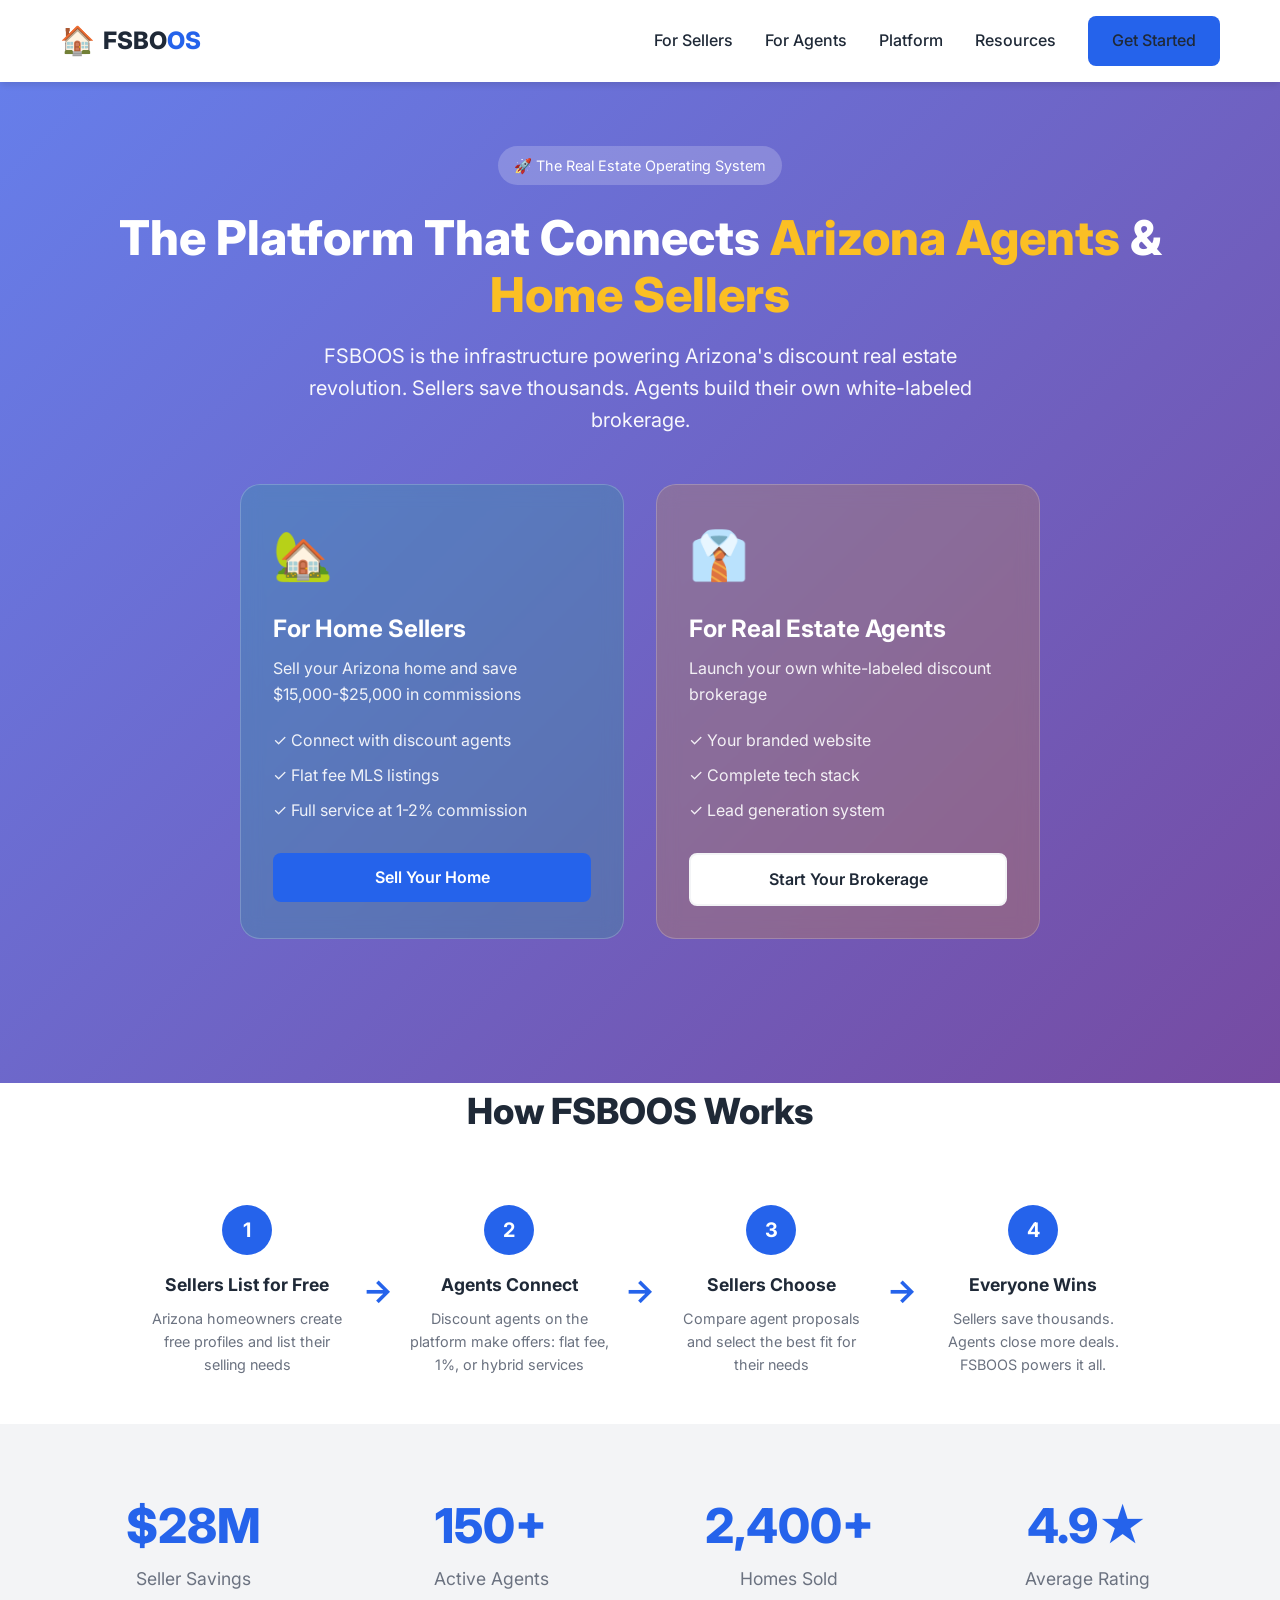
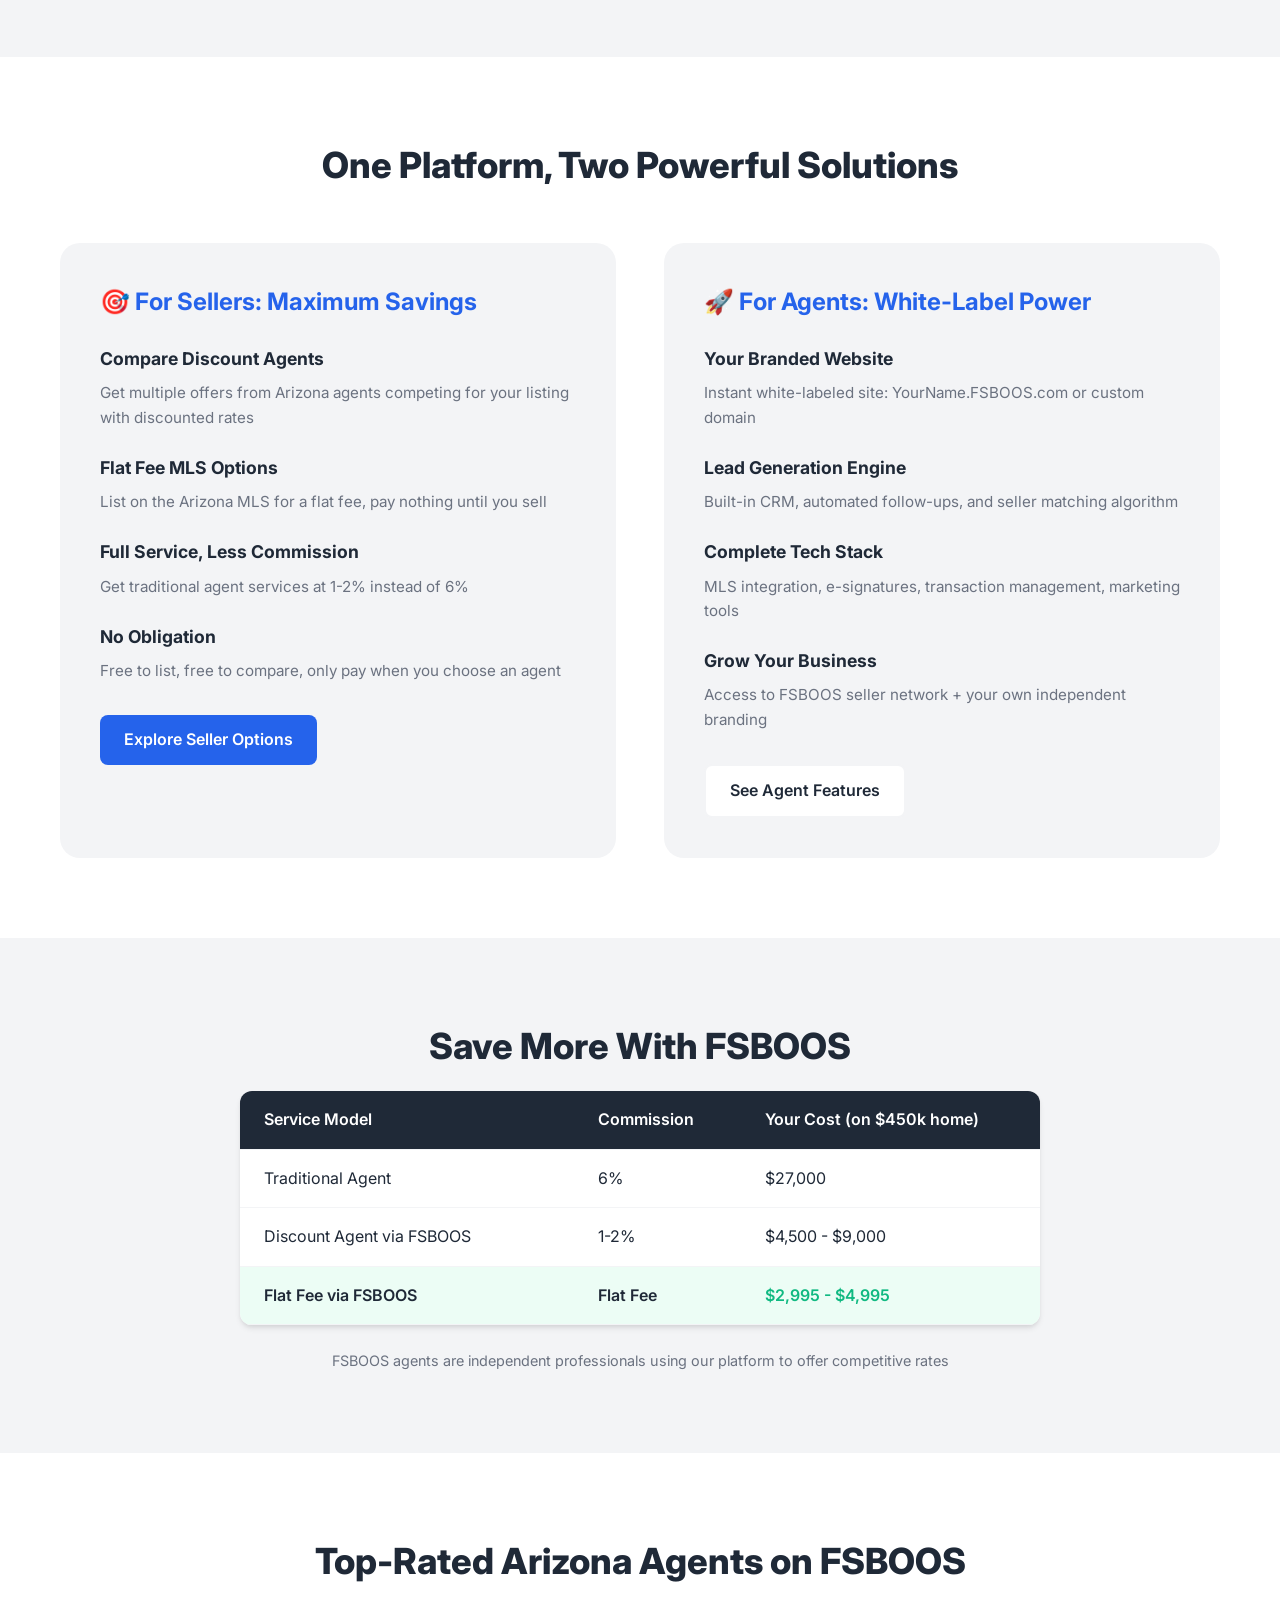
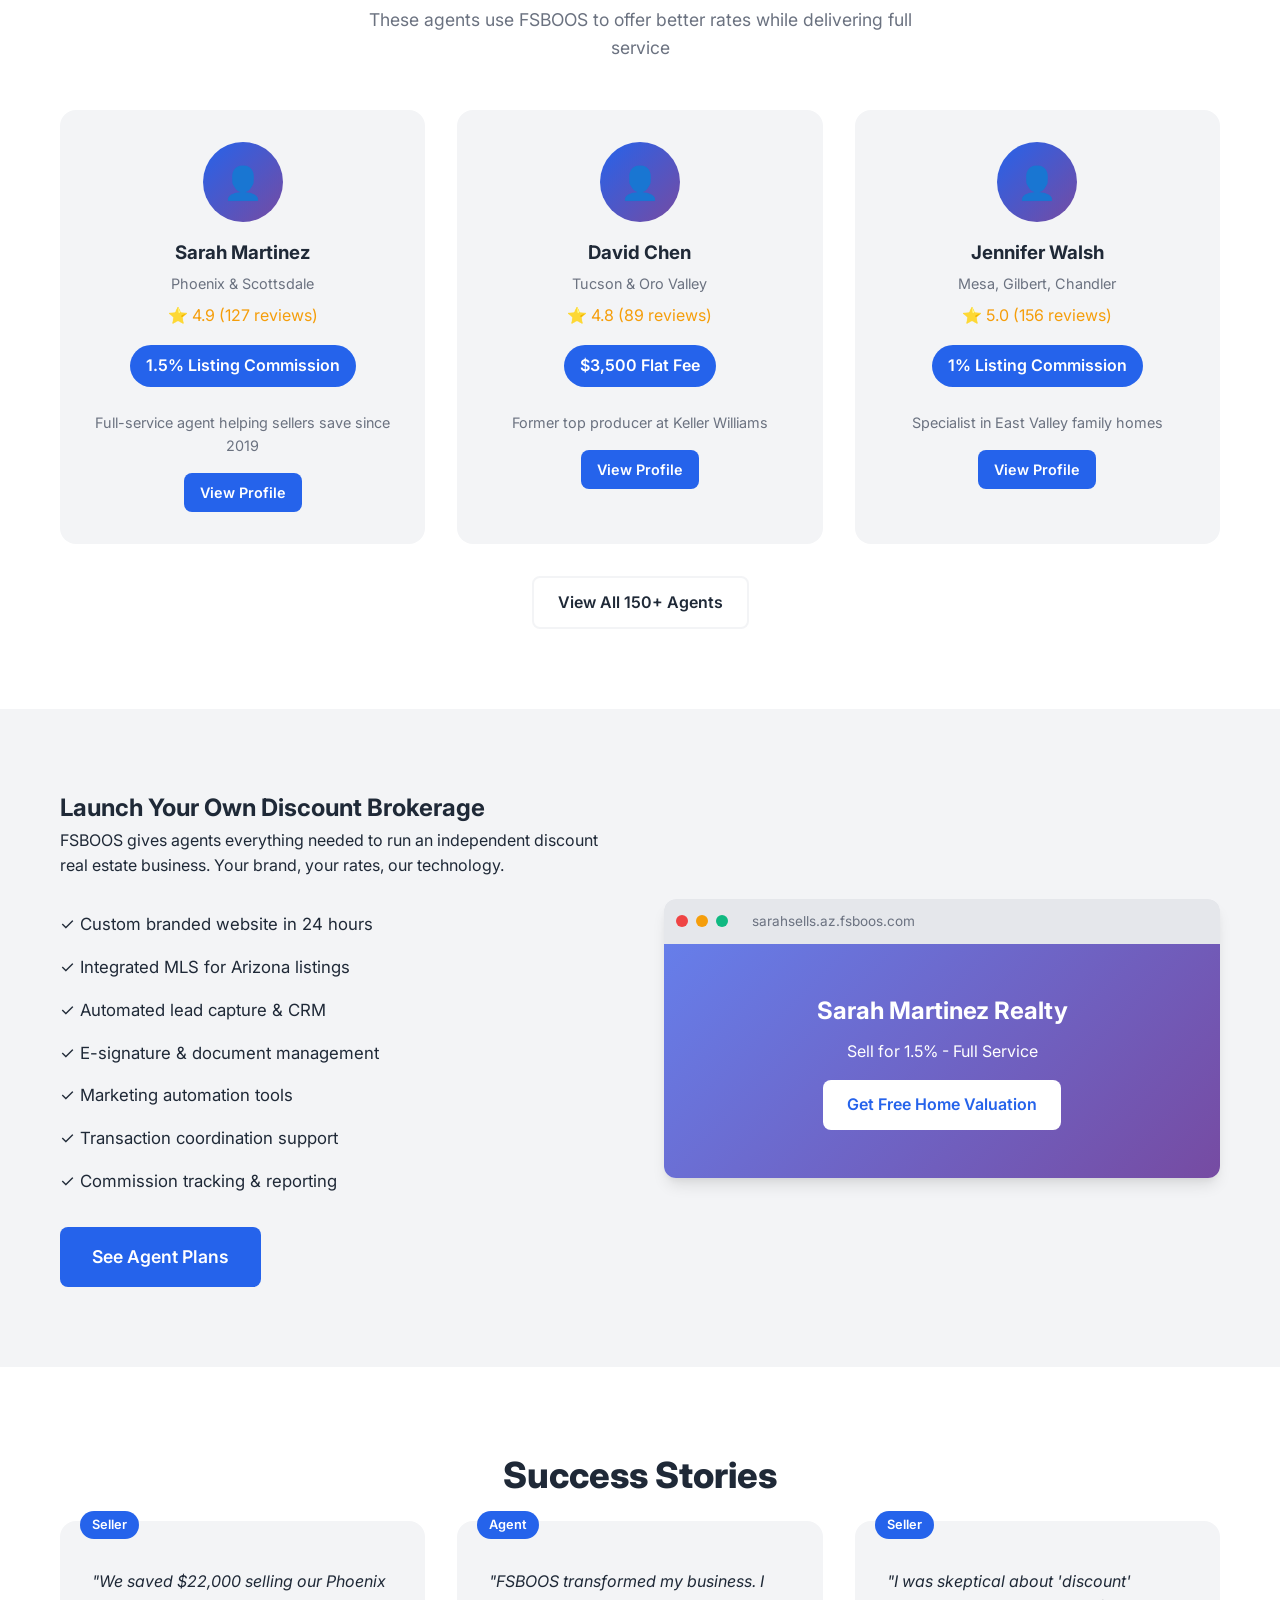
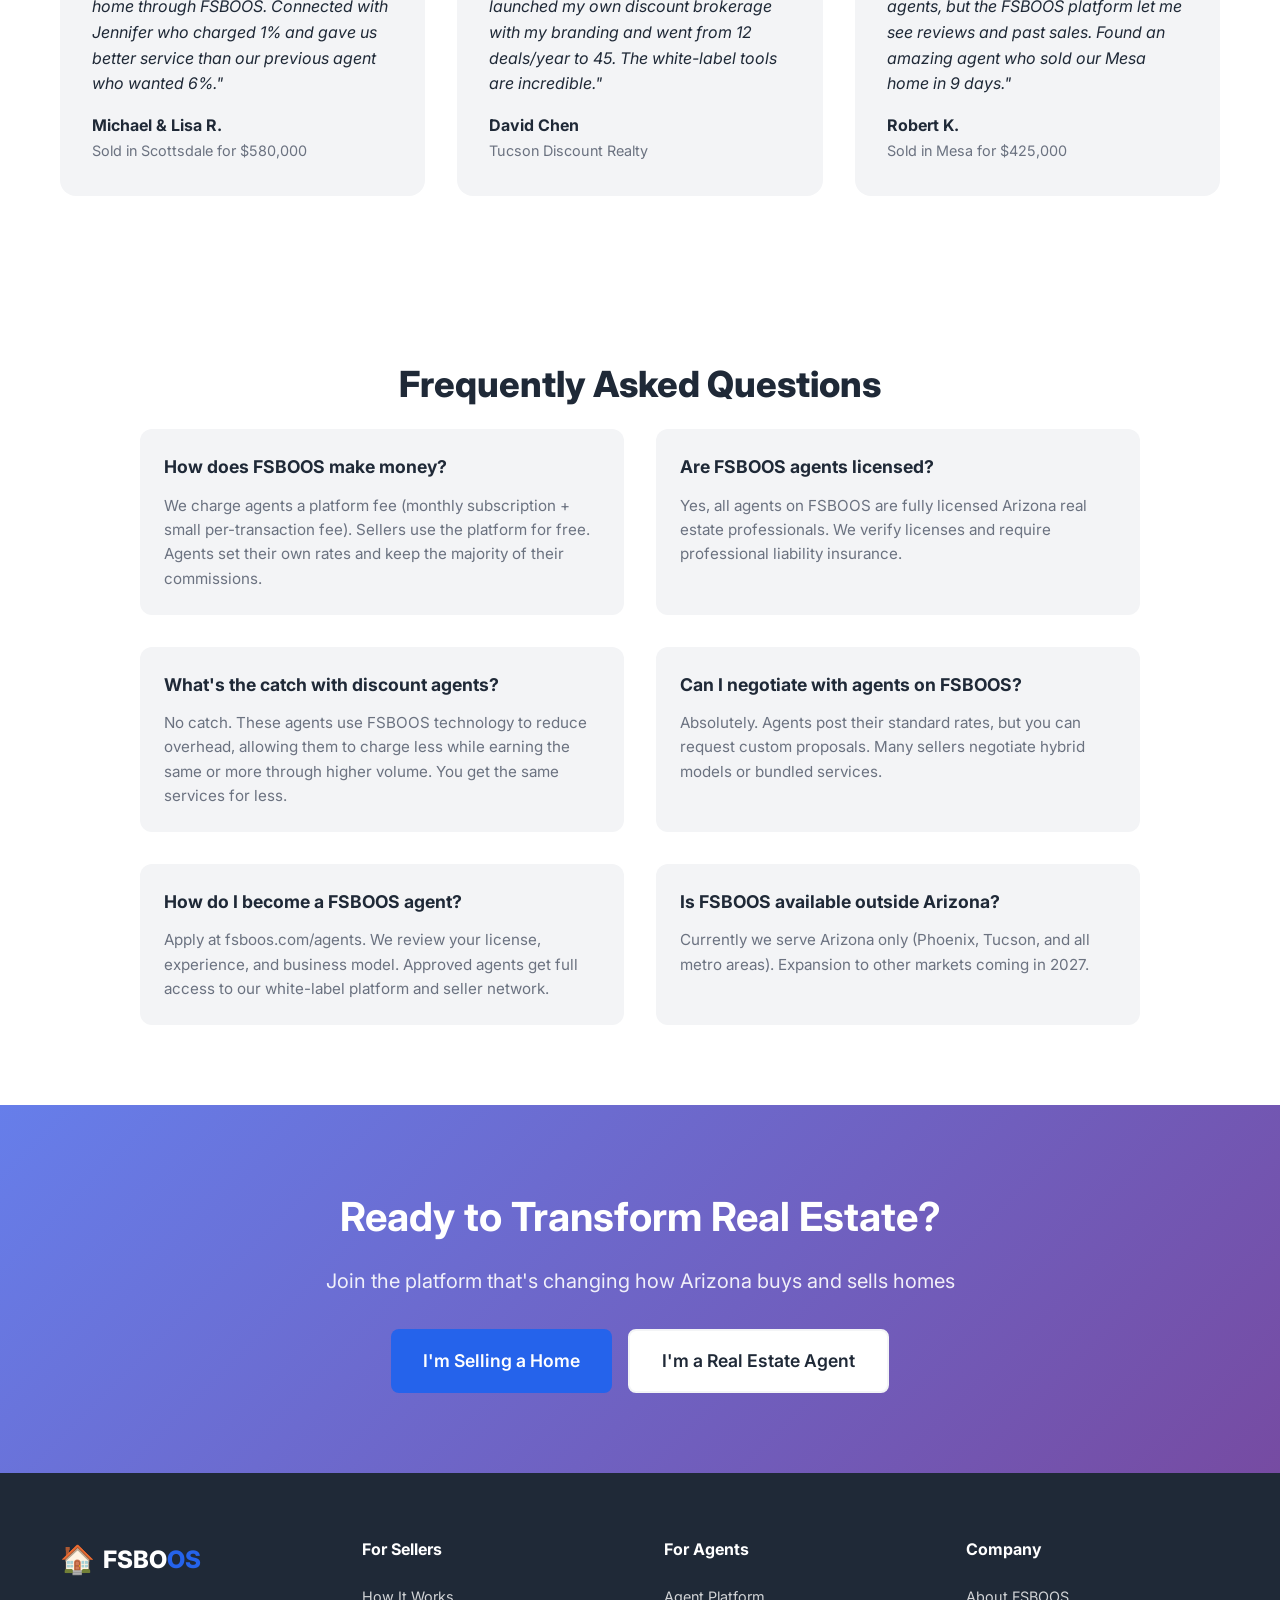
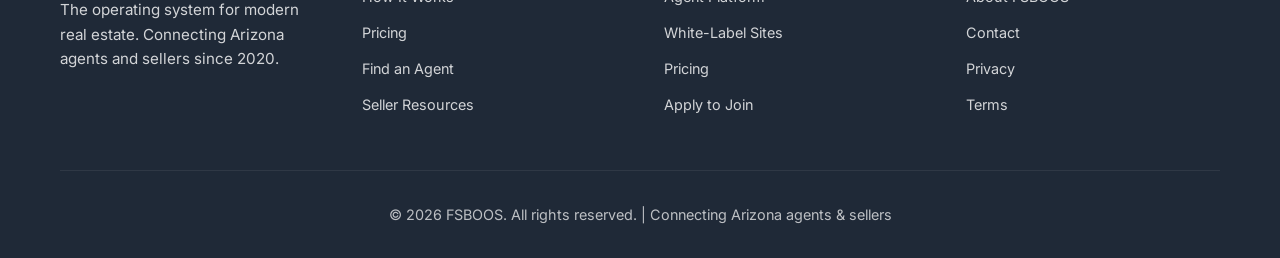
==== commit f8a1cadd: "Redesign: Dual-platform for sellers and agents with white-label capabilities" ====
--- a/index.html
+++ b/index.html
@@ -3,43 +3,14 @@
 <head>
     <meta charset="UTF-8">
     <meta name="viewport" content="width=device-width, initial-scale=1.0">
-    <title>FSBOOS | Sell Your Arizona Home Without a Realtor - $2,995 Flat Fee</title>
-    <meta name="description" content="Sell your Arizona home without a real estate agent. FSBOOS helps Arizona homeowners save thousands with flat fee MLS listings, professional photos, and full support. Only $2,995 total.">
-    <meta name="keywords" content="sell home without realtor Arizona, FSBO Arizona, flat fee MLS Arizona, sell house by owner Phoenix, how to sell home without real estate agent, Arizona FSBO listing service, sell home without agent Tucson, Mesa for sale by owner, Scottsdale FSBO">
-    
-    <!-- Open Graph -->
-    <meta property="og:title" content="FSBOOS | Sell Your Arizona Home Without a Realtor - $2,995 Flat Fee">
-    <meta property="og:description" content="Arizona's #1 FSBO platform. Sell without an agent, save $15,000+ in commissions. Flat fee MLS listing + full support.">
-    <meta property="og:type" content="website">
-    <meta property="og:url" content="https://fsboos.com">
-    
-    <!-- Schema.org LocalBusiness -->
-    <script type="application/ld+json">
-    {
-        "@context": "https://schema.org",
-        "@type": "RealEstateAgent",
-        "name": "FSBOOS - Arizona Flat Fee MLS",
-        "description": "Flat fee MLS listing service for Arizona homeowners selling without a realtor",
-        "url": "https://fsboos.com",
-        "areaServed": {
-            "@type": "State",
-            "name": "Arizona"
-        },
-        "address": {
-            "@type": "PostalAddress",
-            "addressRegion": "AZ",
-            "addressCountry": "US"
-        },
-        "priceRange": "$$",
-        "telephone": "+1-480-555-0199"
-    }
-    </script>
+    <title>FSBOOS | The Operating System for Real Estate - Connect Agents & Sellers</title>
+    <meta name="description" content="FSBOOS connects Arizona home sellers with discount real estate agents. Sellers save thousands. Agents get white-label tools to build their own discount brokerage.">
+    <meta name="keywords" content="discount real estate agents Arizona, flat fee MLS Arizona, white label real estate platform, FSBO Arizona, discount brokerage Arizona, real estate agent tools, sell home save commission">
     
     <link rel="stylesheet" href="css/styles.css">
     <link href="https://fonts.googleapis.com/css2?family=Inter:wght@400;500;600;700;800&display=swap" rel="stylesheet">
 </head>
 <body>
-    <!-- Navigation -->
     <nav class="navbar">
         <div class="container nav-container">
             <a href="/" class="logo">
@@ -47,395 +18,363 @@
                 <span class="logo-text">FSBO<span class="highlight">OS</span></span>
             </a>
             <div class="nav-links">
-                <a href="/blog.html">FSBO Guide</a>
-                <a href="#pricing">Pricing</a>
-                <a href="#how-it-works">How It Works</a>
-                <a href="#faq">FAQ</a>
-                <a href="#contact" class="btn btn-primary">Get Started</a>
+                <a href="/for-sellers.html">For Sellers</a>
+                <a href="/for-agents.html">For Agents</a>
+                <a href="/platform.html">Platform</a>
+                <a href="/blog.html">Resources</a>
+                <a href="/#contact" class="btn btn-primary">Get Started</a>
             </div>
             <button class="mobile-menu-toggle" aria-label="Open menu">☰</button>
         </div>
     </nav>
 
-    <!-- Hero Section -->
     <section class="hero">
         <div class="container">
             <div class="hero-content">
-                <div class="hero-badge">🌵 Arizona's #1 FSBO Platform</div>
-                <h1>Sell Your Arizona Home <span class="highlight">Without a Realtor</span></h1>
-                <p class="hero-subtitle">Keep thousands more from your sale. Professional MLS listing, expert support, and everything you need to sell by owner in Phoenix, Tucson, Mesa, Scottsdale, and all of Arizona.</p>
-                
-                <div class="savings-calculator">
-                    <h3>See How Much You'll Save</h3>
-                    <div class="calculator-row">
-                        <label>Your Home Value:</label>
-                        <input type="range" id="homeValue" min="200000" max="2000000" step="25000" value="500000">
-                        <span class="value-display" id="valueDisplay">$500,000</span>
-                    </div>
-                    <div class="savings-result">
-                        <div class="savings-item">
-                            <span class="label">Traditional 6% Commission</span>
-                            <span class="cost" id="tradCost">$30,000</span>
-                        </div>
-                        <div class="savings-item highlight">
-                            <span class="label">FSBOOS Flat Fee</span>
-                            <span class="cost" id="fsboCost">$2,995</span>
-                        </div>
-                        <div class="savings-total">
-                            <span class="label">Your Savings</span>
-                            <span class="amount" id="savingsAmount">$27,005</span>
-                        </div>
-                    </div>
-                </div>
-
-                <div class="hero-ctas">
-                    <a href="#pricing" class="btn btn-primary btn-large">Start Selling - $2,995 Flat Fee</a>
-                    <a href="tel:+14805550199" class="btn btn-secondary btn-large">📞 Call (480) 555-0199</a>
-                </div>
-                
-                <div class="trust-badges">
-                    <div class="badge">⭐ 4.9/5 Rating</div>
-                    <div class="badge">✓ 1,200+ Homes Sold</div>
-                    <div class="badge">🔒 MLS Listed in 24hrs</div>
-                </div>
-            </div>
-        </div>
-    </section>
-
-    <!-- How It Works -->
-    <section id="how-it-works" class="how-it-works">
-        <div class="container">
-            <h2 class="section-title">How to Sell Your Home Without a Real Estate Agent in Arizona</h2>
-            <p class="section-subtitle">Our proven 4-step process has helped over 1,200 Arizona homeowners sell successfully</p>
-            
-            <div class="steps-grid">
-                <div class="step-card">
-                    <div class="step-number">1</div>
-                    <h3>List on Arizona MLS</h3>
-                    <p>We list your home on the Arizona Regional MLS (ARMLS), reaching 20,000+ buyer agents. Same exposure as listings paying 6% commission.</p>
-                    <ul class="step-features">
-                        <li>✓ Appear on Zillow, Realtor.com, Redfin</li>
-                        <li>✓ 35+ real estate websites</li>
-                        <li>✓ Listed within 24 hours</li>
-                    </ul>
-                </div>
-                
-                <div class="step-card">
-                    <div class="step-number">2</div>
-                    <h3>Professional Marketing</h3>
-                    <p>High-quality photos, compelling descriptions, and yard signs that attract serious Arizona buyers.</p>
-                    <ul class="step-features">
-                        <li>✓ Professional photography included</li>
-                        <li>✓ Custom yard sign + lockbox</li>
-                        <li>✓ Digital marketing package</li>
-                    </ul>
-                </div>
-                
-                <div class="step-card">
-                    <div class="step-number">3</div>
-                    <h3>Manage Showings & Offers</h3>
-                    <p>We handle buyer agent calls, schedule showings, and help you evaluate offers. You stay in control.</p>
-                    <ul class="step-features">
-                        <li>✓ Offer negotiation support</li>
-                        <li>✓ Showing coordination</li>
-                        <li>✓ Contract review guidance</li>
-                    </ul>
-                </div>
-                
-                <div class="step-card">
-                    <div class="step-number">4</div>
-                    <h3>Close & Save Thousands</h3>
-                    <p>We guide you through closing with Arizona title companies. Keep the commission you'd normally pay.</p>
-                    <ul class="step-features">
-                        <li>✓ Contract-to-close support</li>
-                        <li>✓ Title company coordination</li>
-                        <li>✓ Average savings: $18,000</li>
-                    </ul>
-                </div>
-            </div>
-        </div>
-    </section>
-
-    <!-- Pricing Section -->
-    <section id="pricing" class="pricing">
-        <div class="container">
-            <h2 class="section-title">Arizona Flat Fee MLS Pricing</h2>
-            <p class="section-subtitle">Everything you need to sell without a realtor. No hidden fees, no surprises.</p>
-            
-            <div class="pricing-card featured">
-                <div class="pricing-badge">Most Popular</div>
-                <h3>FSBOOS Complete</h3>
-                <div class="pricing-amount">
-                    <span class="currency">$</span>
-                    <span class="price">2,995</span>
-                    <span class="period">flat fee</span>
-                </div>
-                <p class="pricing-note">Only pay when your home sells. No upfront costs.</p>
-                
-                <ul class="pricing-features">
-                    <li><strong>✓ Arizona MLS Listing</strong> - ARMLS + 35+ sites</li>
-                    <li><strong>✓ Professional Photography</strong> - 25+ HDR photos</li>
-                    <li><strong>✓ Yard Sign & Lockbox</strong> - Delivered to your door</li>
-                    <li><strong>✓ Showing Coordination</strong> - We schedule everything</li>
-                    <li><strong>✓ Offer Negotiation</strong> - Expert guidance</li>
-                    <li><strong>✓ Contract Review</strong> - Closing support</li>
-                    <li><strong>✓ Digital Marketing</strong> - Social media + email</li>
-                    <li><strong>✓ 6-Month Listing</strong> - Unlimited changes</li>
-                </ul>
-                
-                <div class="pricing-compare">
-                    <div class="compare-item">
-                        <span>Traditional 6% Agent</span>
-                        <span class="strikethrough">$30,000</span>
-                    </div>
-                    <div class="compare-item savings">
-                        <span>Your Savings</span>
-                        <span class="highlight">$27,005</span>
-                    </div>
-                </div>
-                
-                <a href="#contact" class="btn btn-primary btn-large btn-full">Get Started - $2,995 Flat Fee</a>
-            </div>
-            
-            <div class="pricing-terms">
-                <p>📍 Serving Phoenix, Tucson, Mesa, Scottsdale, Chandler, Gilbert, Glendale, Tempe, Peoria, Surprise, and all of Arizona</p>
-            </div>
-        </div>
-    </section>
-
-    <!-- Why FSBO in Arizona -->
-    <section class="why-fsbo">
-        <div class="container">
-            <h2 class="section-title">Why Sell Without a Real Estate Agent in Arizona?</h2>
-            
+                <div class="hero-badge">🚀 The Real Estate Operating System</div>
+                <h1>The Platform That Connects <span class="highlight">Arizona Agents</span> & <span class="highlight">Home Sellers</span></h1>
+                <p class="hero-subtitle">FSBOOS is the infrastructure powering Arizona's discount real estate revolution. Sellers save thousands. Agents build their own white-labeled brokerage.</p>
+                
+                <div class="audience-cards">
+                    <div class="audience-card seller">
+                        <div class="audience-icon">🏡</div>
+                        <h3>For Home Sellers</h3>
+                        <p>Sell your Arizona home and save $15,000-$25,000 in commissions</p>
+                        <ul>
+                            <li>✓ Connect with discount agents</li>
+                            <li>✓ Flat fee MLS listings</li>
+                            <li>✓ Full service at 1-2% commission</li>
+                        </ul>
+                        <a href="/for-sellers.html" class="btn btn-primary btn-full">Sell Your Home</a>
+                    </div>
+                    
+                    <div class="audience-card agent">
+                        <div class="audience-icon">👔</div>
+                        <h3>For Real Estate Agents</h3>
+                        <p>Launch your own white-labeled discount brokerage</p>
+                        <ul>
+                            <li>✓ Your branded website</li>
+                            <li>✓ Complete tech stack</li>
+                            <li>✓ Lead generation system</li>
+                        </ul>
+                        <a href="/for-agents.html" class="btn btn-secondary btn-full">Start Your Brokerage</a>
+                    </div>
+                </div>
+            </div>
+        </div>
+    </section>
+
+    <section class="how-it-works">
+        <div class="container">
+            <h2 class="section-title">How FSBOOS Works</h2>
+            
+            <div class="platform-flow">
+                <div class="flow-step">
+                    <div class="flow-number">1</div>
+                    <h3>Sellers List for Free</h3>
+                    <p>Arizona homeowners create free profiles and list their selling needs</p>
+                </div>
+                <div class="flow-arrow">→</div>
+                <div class="flow-step">
+                    <div class="flow-number">2</div>
+                    <h3>Agents Connect</h3>
+                    <p>Discount agents on the platform make offers: flat fee, 1%, or hybrid services</p>
+                </div>
+                <div class="flow-arrow">→</div>
+                <div class="flow-step">
+                    <div class="flow-number">3</div>
+                    <h3>Sellers Choose</h3>
+                    <p>Compare agent proposals and select the best fit for their needs</p>
+                </div>
+                <div class="flow-arrow">→</div>
+                <div class="flow-step">
+                    <div class="flow-number">4</div>
+                    <h3>Everyone Wins</h3>
+                    <p>Sellers save thousands. Agents close more deals. FSBOOS powers it all.</p>
+                </div>
+            </div>
+        </div>
+    </section>
+
+    <section class="stats">
+        <div class="container">
+            <div class="stats-grid">
+                <div class="stat">
+                    <span class="stat-number">$28M</span>
+                    <span class="stat-label">Seller Savings</span>
+                </div>
+                <div class="stat">
+                    <span class="stat-number">150+</span>
+                    <span class="stat-label">Active Agents</span>
+                </div>
+                <div class="stat">
+                    <span class="stat-number">2,400+</span>
+                    <span class="stat-label">Homes Sold</span>
+                </div>
+                <div class="stat">
+                    <span class="stat-number">4.9★</span>
+                    <span class="stat-label">Average Rating</span>
+                </div>
+            </div>
+        </div>
+    </section>
+
+    <section class="features">
+        <div class="container">
+            <h2 class="section-title">One Platform, Two Powerful Solutions</h2>
+            
+            <div class="features-grid">
+                <div class="feature-block">
+                    <h3>🎯 For Sellers: Maximum Savings</h3>
+                    <div class="feature-list">
+                        <div class="feature-item">
+                            <h4>Compare Discount Agents</h4>
+                            <p>Get multiple offers from Arizona agents competing for your listing with discounted rates</p>
+                        </div>
+                        <div class="feature-item">
+                            <h4>Flat Fee MLS Options</h4>
+                            <p>List on the Arizona MLS for a flat fee, pay nothing until you sell</p>
+                        </div>
+                        <div class="feature-item">
+                            <h4>Full Service, Less Commission</h4>
+                            <p>Get traditional agent services at 1-2% instead of 6%</p>
+                        </div>
+                        <div class="feature-item">
+                            <h4>No Obligation</h4>
+                            <p>Free to list, free to compare, only pay when you choose an agent</p>
+                        </div>
+                    </div>
+                    <a href="/for-sellers.html" class="btn btn-primary">Explore Seller Options</a>
+                </div>
+                
+                <div class="feature-block">
+                    <h3>🚀 For Agents: White-Label Power</h3>
+                    <div class="feature-list">
+                        <div class="feature-item">
+                            <h4>Your Branded Website</h4>
+                            <p>Instant white-labeled site: YourName.FSBOOS.com or custom domain</p>
+                        </div>
+                        <div class="feature-item">
+                            <h4>Lead Generation Engine</h4>
+                            <p>Built-in CRM, automated follow-ups, and seller matching algorithm</p>
+                        </div>
+                        <div class="feature-item">
+                            <h4>Complete Tech Stack</h4>
+                            <p>MLS integration, e-signatures, transaction management, marketing tools</p>
+                        </div>
+                        <div class="feature-item">
+                            <h4>Grow Your Business</h4>
+                            <p>Access to FSBOOS seller network + your own independent branding</p>
+                        </div>
+                    </div>
+                    <a href="/for-agents.html" class="btn btn-secondary">See Agent Features</a>
+                </div>
+            </div>
+        </div>
+    </section>
+
+    <section class="pricing-comparison">
+        <div class="container">
+            <h2 class="section-title">Save More With FSBOOS</h2>
+            
+            <div class="comparison-table">
+                <div class="comparison-header">
+                    <div class="col service">Service Model</div>
+                    <div class="col commission">Commission</div>
+                    <div class="col savings">Your Cost (on $450k home)</div>
+                </div>
+                
+                <div class="comparison-row">
+                    <div class="col service">Traditional Agent</div>
+                    <div class="col commission">6%</div>
+                    <div class="col savings high">$27,000</div>
+                </div>
+                
+                <div class="comparison-row">
+                    <div class="col service">Discount Agent via FSBOOS</div>
+                    <div class="col commission">1-2%</div>
+                    <div class="col savings med">$4,500 - $9,000</div>
+                </div>
+                
+                <div class="comparison-row featured">
+                    <div class="col service">Flat Fee via FSBOOS</div>
+                    <div class="col commission">Flat Fee</div>
+                    <div class="col savings low">$2,995 - $4,995</div>
+                </div>
+            </div>
+            
+            <p class="comparison-note">FSBOOS agents are independent professionals using our platform to offer competitive rates</p>
+        </div>
+    </section>
+
+    <section class="agent-showcase">
+        <div class="container">
+            <h2 class="section-title">Top-Rated Arizona Agents on FSBOOS</h2>
+            <p class="section-subtitle">These agents use FSBOOS to offer better rates while delivering full service</p>
+            
+            <div class="agents-grid">
+                <div class="agent-card">
+                    <div class="agent-photo">👤</div>
+                    <h3>Sarah Martinez</h3>
+                    <p class="agent-location">Phoenix & Scottsdale</p>
+                    <div class="agent-rating">⭐ 4.9 (127 reviews)</div>
+                    <p class="agent-commission">1.5% Listing Commission</p>
+                    <p class="agent-bio">Full-service agent helping sellers save since 2019</p>
+                    <a href="/agent/sarah-martinez.html" class="btn btn-primary btn-small">View Profile</a>
+                </div>
+                
+                <div class="agent-card">
+                    <div class="agent-photo">👤</div>
+                    <h3>David Chen</h3>
+                    <p class="agent-location">Tucson & Oro Valley</p>
+                    <div class="agent-rating">⭐ 4.8 (89 reviews)</div>
+                    <p class="agent-commission">$3,500 Flat Fee</p>
+                    <p class="agent-bio">Former top producer at Keller Williams</p>
+                    <a href="/agent/david-chen.html" class="btn btn-primary btn-small">View Profile</a>
+                </div>
+                
+                <div class="agent-card">
+                    <div class="agent-photo">👤</div>
+                    <h3>Jennifer Walsh</h3>
+                    <p class="agent-location">Mesa, Gilbert, Chandler</p>
+                    <div class="agent-rating">⭐ 5.0 (156 reviews)</div>
+                    <p class="agent-commission">1% Listing Commission</p>
+                    <p class="agent-bio">Specialist in East Valley family homes</p>
+                    <a href="/agent/jennifer-walsh.html" class="btn btn-primary btn-small">View Profile</a>
+                </div>
+            </div>
+            
+            <div class="text-center" style="margin-top: 2rem;">
+                <a href="/agents.html" class="btn btn-secondary">View All 150+ Agents</a>
+            </div>
+        </div>
+    </section>
+
+    <section class="white-label-preview">
+        <div class="container">
             <div class="two-column">
                 <div class="column">
-                    <h3>💰 Keep More of Your Equity</h3>
-                    <p>The average Arizona home sells for $450,000. A traditional 6% commission costs $27,000. With FSBOOS, you pay just $2,995 — keeping over $24,000 in your pocket.</p>
+                    <h2>Launch Your Own Discount Brokerage</h2>
+                    <p>FSBOOS gives agents everything needed to run an independent discount real estate business. Your brand, your rates, our technology.</p>
                     
-                    <h3>📱 Maximum Exposure</h3>
-                    <p>Your listing appears on the same sites buyers use: Zillow, Realtor.com, Redfin, and 35+ others. The Arizona Regional MLS reaches every active buyer agent in the state.</p>
+                    <ul class="feature-checklist">
+                        <li>✓ Custom branded website in 24 hours</li>
+                        <li>✓ Integrated MLS for Arizona listings</li>
+                        <li>✓ Automated lead capture & CRM</li>
+                        <li>✓ E-signature & document management</li>
+                        <li>✓ Marketing automation tools</li>
+                        <li>✓ Transaction coordination support</li>
+                        <li>✓ Commission tracking & reporting</li>
+                    </ul>
                     
-                    <h3>🏜️ Arizona Market Advantage</h3>
-                    <p>Arizona's hot market means homes sell fast. In 2024, the average FSBO home in Phoenix sold in just 18 days. You don't need to pay 6% for quick results.</p>
-                </div>
-                
-                <div class="column">
-                    <h3>✅ Full Control</h3>
-                    <p>You set the price, choose showings, and make all decisions. We provide the tools and support — you stay in the driver's seat.</p>
-                    
-                    <h3>📋 Legal Protection</h3>
-                    <p>Arizona requires specific disclosures and contracts. We provide all state-required forms and guide you through compliance.</p>
-                    
-                    <h3>🤝 Expert Support</h3>
-                    <p>Our Arizona-based team knows the local market. From offer negotiation to closing coordination, we're with you every step.</p>
-                </div>
-            </div>
-        </div>
-    </section>
-
-    <!-- Testimonials -->
+                    <a href="/for-agents.html" class="btn btn-primary btn-large">See Agent Plans</a>
+                </div>
+                
+                <div class="column preview-mockup">
+                    <div class="website-preview">
+                        <div class="browser-bar">
+                            <span class="browser-dot red"></span>
+                            <span class="browser-dot yellow"></span>
+                            <span class="browser-dot green"></span>
+                            <span class="browser-url">sarahsells.az.fsboos.com</span>
+                        </div>
+                        <div class="preview-content">
+                            <h4>Sarah Martinez Realty</h4>
+                            <p>Sell for 1.5% - Full Service</p>
+                            <div class="preview-btn">Get Free Home Valuation</div>
+                        </div>
+                    </div>
+                </div>
+            </div>
+        </div>
+    </section>
+
     <section class="testimonials">
         <div class="container">
-            <h2 class="section-title">Arizona Homeowners Who Saved Thousands</h2>
+            <h2 class="section-title">Success Stories</h2>
             
             <div class="testimonials-grid">
-                <div class="testimonial-card">
-                    <div class="stars">⭐⭐⭐⭐⭐</div>
-                    <p>"Sold our Scottsdale home in 12 days and saved $31,000. FSBOOS handled everything from the MLS listing to negotiating with the buyer's agent. Worth every penny."</p>
+                <div class="testimonial-card seller-story">
+                    <div class="testimonial-badge">Seller</div>
+                    <p>"We saved $22,000 selling our Phoenix home through FSBOOS. Connected with Jennifer who charged 1% and gave us better service than our previous agent who wanted 6%."</p>
                     <div class="testimonial-author">
-                        <strong>Jennifer M.</strong>
-                        <span>Scottsdale, AZ • Sold for $685,000</span>
-                    </div>
-                </div>
-                
-                <div class="testimonial-card">
-                    <div class="stars">⭐⭐⭐⭐⭐</div>
-                    <p>"I was nervous about selling without a realtor, but the FSBOOS team walked me through every step. Professional photos made a huge difference. Sold in 3 weeks!"</p>
+                        <strong>Michael & Lisa R.</strong>
+                        <span>Sold in Scottsdale for $580,000</span>
+                    </div>
+                </div>
+                
+                <div class="testimonial-card agent-story">
+                    <div class="testimonial-badge">Agent</div>
+                    <p>"FSBOOS transformed my business. I launched my own discount brokerage with my branding and went from 12 deals/year to 45. The white-label tools are incredible."</p>
+                    <div class="testimonial-author">
+                        <strong>David Chen</strong>
+                        <span>Tucson Discount Realty</span>
+                    </div>
+                </div>
+                
+                <div class="testimonial-card seller-story">
+                    <div class="testimonial-badge">Seller</div>
+                    <p>"I was skeptical about 'discount' agents, but the FSBOOS platform let me see reviews and past sales. Found an amazing agent who sold our Mesa home in 9 days."</p>
                     <div class="testimonial-author">
                         <strong>Robert K.</strong>
-                        <span>Mesa, AZ • Sold for $420,000</span>
-                    </div>
-                </div>
-                
-                <div class="testimonial-card">
-                    <div class="stars">⭐⭐⭐⭐⭐</div>
-                    <p>"As a Phoenix investor, I've used FSBOOS for 4 properties. The flat fee model is perfect for experienced sellers. Great support and huge savings."</p>
-                    <div class="testimonial-author">
-                        <strong>David T.</strong>
-                        <span>Phoenix, AZ • 4 properties sold</span>
-                    </div>
-                </div>
-            </div>
-        </div>
-    </section>
-
-    <!-- Cities We Serve -->
-    <section class="cities">
-        <div class="container">
-            <h2 class="section-title">Sell Without a Realtor in These Arizona Cities</h2>
-            
-            <div class="cities-grid">
-                <a href="/blog/sell-home-without-realtor-phoenix.html" class="city-link">Phoenix</a>
-                <a href="/blog/sell-home-without-realtor-tucson.html" class="city-link">Tucson</a>
-                <a href="/blog/sell-home-without-realtor-mesa.html" class="city-link">Mesa</a>
-                <a href="/blog/sell-home-without-realtor-scottsdale.html" class="city-link">Scottsdale</a>
-                <a href="/blog/sell-home-without-realtor-chandler.html" class="city-link">Chandler</a>
-                <a href="/blog/sell-home-without-realtor-gilbert.html" class="city-link">Gilbert</a>
-                <a href="/blog/sell-home-without-realtor-glendale.html" class="city-link">Glendale</a>
-                <a href="/blog/sell-home-without-realtor-tempe.html" class="city-link">Tempe</a>
-                <a href="/blog/sell-home-without-realtor-peoria.html" class="city-link">Peoria</a>
-                <a href="/blog/sell-home-without-realtor-surprise.html" class="city-link">Surprise</a>
-                <a href="/blog/sell-home-without-realtor-goodyear.html" class="city-link">Goodyear</a>
-                <a href="/blog/sell-home-without-realtor-buckeye.html" class="city-link">Buckeye</a>
-                <a href="/blog/sell-home-without-realtor-queen-creek.html" class="city-link">Queen Creek</a>
-                <a href="/blog/sell-home-without-realtor-sierra-vista.html" class="city-link">Sierra Vista</a>
-                <a href="/blog/sell-home-without-realtor-casa-grande.html" class="city-link">Casa Grande</a>
-                <a href="/blog/sell-home-without-realtor-yuma.html" class="city-link">Yuma</a>
-            </div>
-        </div>
-    </section>
-
-    <!-- FAQ Section -->
-    <section id="faq" class="faq">
-        <div class="container">
-            <h2 class="section-title">FSBO Arizona FAQ</h2>
+                        <span>Sold in Mesa for $425,000</span>
+                    </div>
+                </div>
+            </div>
+        </div>
+    </section>
+
+    <section class="faq">
+        <div class="container">
+            <h2 class="section-title">Frequently Asked Questions</h2>
             
             <div class="faq-grid">
                 <div class="faq-item">
-                    <h3>Is it legal to sell my home without a realtor in Arizona?</h3>
-                    <p>Yes, absolutely. Arizona law allows homeowners to sell their own property (For Sale By Owner). You're required to provide specific disclosures (SPDS), but FSBOOS provides all necessary forms and guidance.</p>
-                </div>
-                
-                <div class="faq-item">
-                    <h3>Will buyer agents show my FSBO home?</h3>
-                    <p>Yes. When you list on the Arizona Regional MLS through FSBOOS, buyer agents see your listing just like any other. We offer the standard 2.5-3% buyer agent commission, so agents are incentivized to bring buyers.</p>
-                </div>
-                
-                <div class="faq-item">
-                    <h3>How long does it take to sell a home without an agent in Arizona?</h3>
-                    <p>In Arizona's current market, FSBO homes sell in an average of 18-25 days — similar to agent-listed homes. The key is proper MLS exposure and competitive pricing, both of which FSBOOS provides.</p>
-                </div>
-                
-                <div class="faq-item">
-                    <h3>What do I need to disclose when selling by owner in Arizona?</h3>
-                    <p>Arizona requires a Seller Property Disclosure Statement (SPDS) and Lead-Based Paint Disclosure (for homes built before 1978). FSBOOS provides all required forms and instructions.</p>
-                </div>
-                
-                <div class="faq-item">
-                    <h3>Can I cancel my FSBO listing if I change my mind?</h3>
-                    <p>Yes, you can cancel your FSBOOS listing at any time with no penalties. However, we recommend giving it at least 30 days for full market exposure.</p>
-                </div>
-                
-                <div class="faq-item">
-                    <h3>Do I need a real estate attorney in Arizona?</h3>
-                    <p>Not required, but recommended for complex transactions. FSBOOS provides contract templates that comply with Arizona law. For most standard sales, our support is sufficient.</p>
-                </div>
-            </div>
-        </div>
-    </section>
-
-    <!-- Blog Preview -->
-    <section class="blog-preview">
-        <div class="container">
-            <h2 class="section-title">FSBO Arizona Guide & Resources</h2>
-            <p class="section-subtitle">Learn everything about selling your home without a realtor</p>
-            
-            <div class="blog-grid">
-                <article class="blog-card">
-                    <div class="blog-image">📋</div>
-                    <h3><a href="/blog/how-to-sell-home-without-realtor-arizona.html">How to Sell a Home Without a Realtor in Arizona: Complete Guide</a></h3>
-                    <p>Step-by-step guide to selling your Arizona home by owner. From pricing to closing, everything you need to know.</p>
-                </article>
-                
-                <article class="blog-card">
-                    <div class="blog-image">💰</div>
-                    <h3><a href="/blog/arizona-fsbo-paperwork-requirements.html">Arizona FSBO Paperwork: What Forms You Need</a></h3>
-                    <p>Complete list of required disclosures and contracts for selling by owner in Arizona, plus where to get them.</p>
-                </article>
-                
-                <article class="blog-card">
-                    <div class="blog-image">📸</div>
-                    <h3><a href="/blog/fsbo-closing-costs-arizona.html">Arizona FSBO Closing Costs: What to Expect</a></h3>
-                    <p>Understand all the costs involved when selling without an agent. Title fees, transfer taxes, and more.</p>
-                </article>
-            </div>
-            
-            <div class="blog-cta">
-                <a href="/blog.html" class="btn btn-secondary">View All FSBO Guides</a>
-            </div>
-        </div>
-    </section>
-
-    <!-- Contact Section -->
+                    <h3>How does FSBOOS make money?</h3>
+                    <p>We charge agents a platform fee (monthly subscription + small per-transaction fee). Sellers use the platform for free. Agents set their own rates and keep the majority of their commissions.</p>
+                </div>
+                
+                <div class="faq-item">
+                    <h3>Are FSBOOS agents licensed?</h3>
+                    <p>Yes, all agents on FSBOOS are fully licensed Arizona real estate professionals. We verify licenses and require professional liability insurance.</p>
+                </div>
+                
+                <div class="faq-item">
+                    <h3>What's the catch with discount agents?</h3>
+                    <p>No catch. These agents use FSBOOS technology to reduce overhead, allowing them to charge less while earning the same or more through higher volume. You get the same services for less.</p>
+                </div>
+                
+                <div class="faq-item">
+                    <h3>Can I negotiate with agents on FSBOOS?</h3>
+                    <p>Absolutely. Agents post their standard rates, but you can request custom proposals. Many sellers negotiate hybrid models or bundled services.</p>
+                </div>
+                
+                <div class="faq-item">
+                    <h3>How do I become a FSBOOS agent?</h3>
+                    <p>Apply at fsboos.com/agents. We review your license, experience, and business model. Approved agents get full access to our white-label platform and seller network.</p>
+                </div>
+                
+                <div class="faq-item">
+                    <h3>Is FSBOOS available outside Arizona?</h3>
+                    <p>Currently we serve Arizona only (Phoenix, Tucson, and all metro areas). Expansion to other markets coming in 2027.</p>
+                </div>
+            </div>
+        </div>
+    </section>
+
     <section id="contact" class="contact">
         <div class="container">
-            <div class="contact-grid">
-                <div class="contact-info">
-                    <h2>Ready to Sell Without a Realtor?</h2>
-                    <p>Get started with Arizona's #1 flat fee FSBO service. Save thousands and keep control of your sale.</p>
-                    
-                    <div class="contact-methods">
-                        <a href="tel:+14805550199" class="contact-method">
-                            <span class="icon">📞</span>
-                            <div>
-                                <strong>Call or Text</strong>
-                                <span>(480) 555-0199</span>
-                            </div>
-                        </a>
-                        
-                        <a href="mailto:support@fsboos.com" class="contact-method">
-                            <span class="icon">✉️</span>
-                            <div>
-                                <strong>Email</strong>
-                                <span>support@fsboos.com</span>
-                            </div>
-                        </a>
-                    </div>
-                    
-                    <div class="guarantee">
-                        <h4>🏆 FSBOOS Guarantee</h4>
-                        <p>If your home doesn't sell in 6 months, we'll extend your listing for free. No questions asked.</p>
-                    </div>
-                </div>
-                
-                <form class="contact-form" action="#" method="POST">
-                    <h3>Get Your Free FSBO Consultation</h3>
-                    <div class="form-group">
-                        <label for="name">Full Name</label>
-                        <input type="text" id="name" name="name" required>
-                    </div>
-                    <div class="form-group">
-                        <label for="email">Email Address</label>
-                        <input type="email" id="email" name="email" required>
-                    </div>
-                    <div class="form-group">
-                        <label for="phone">Phone Number</label>
-                        <input type="tel" id="phone" name="phone" required>
-                    </div>
-                    <div class="form-group">
-                        <label for="address">Property Address</label>
-                        <input type="text" id="address" name="address" placeholder="123 Main St, Phoenix, AZ">
-                    </div>
-                    <div class="form-group">
-                        <label for="value">Estimated Home Value</label>
-                        <select id="value" name="value">
-                            <option value="">Select range...</option>
-                            <option value="250-350">$250,000 - $350,000</option>
-                            <option value="350-500">$350,000 - $500,000</option>
-                            <option value="500-750">$500,000 - $750,000</option>
-                            <option value="750-1M">$750,000 - $1,000,000</option>
-                            <option value="1M+">$1,000,000+</option>
-                        </select>
-                    </div>
-                    <button type="submit" class="btn btn-primary btn-full">Get Started - $2,995 Flat Fee</button>
-                    <p class="form-note">No obligation. Free consultation. Only pay when you list.</p>
-                </form>
-            </div>
-        </div>
-    </section>
-
-    <!-- Footer -->
+            <div class="contact-cta">
+                <h2>Ready to Transform Real Estate?</h2>
+                <p>Join the platform that's changing how Arizona buys and sells homes</p>
+                <div class="cta-buttons">
+                    <a href="/for-sellers.html" class="btn btn-primary btn-large">I'm Selling a Home</a>
+                    <a href="/for-agents.html" class="btn btn-secondary btn-large">I'm a Real Estate Agent</a>
+                </div>
+            </div>
+        </div>
+    </section>
+
     <footer class="footer">
         <div class="container">
             <div class="footer-grid">
@@ -444,41 +383,36 @@
                         <span class="logo-icon">🏠</span>
                         <span class="logo-text">FSBO<span class="highlight">OS</span></span>
                     </a>
-                    <p>Arizona's leading flat fee MLS listing service. Helping homeowners sell without a realtor since 2020.</p>
-                    <div class="social-links">
-                        <a href="#" aria-label="Facebook">📘</a>
-                        <a href="#" aria-label="Instagram">📷</a>
-                        <a href="#" aria-label="Twitter">🐦</a>
-                    </div>
+                    <p>The operating system for modern real estate. Connecting Arizona agents and sellers since 2020.</p>
                 </div>
                 
                 <div class="footer-links">
-                    <h4>FSBO Resources</h4>
-                    <a href="/blog/how-to-sell-home-without-realtor-arizona.html">How to Sell Without Realtor</a>
-                    <a href="/blog/arizona-fsbo-paperwork-requirements.html">Arizona FSBO Paperwork</a>
-                    <a href="/blog/fsbo-closing-costs-arizona.html">Closing Costs</a>
-                    <a href="/blog.html">All FSBO Guides</a>
+                    <h4>For Sellers</h4>
+                    <a href="/for-sellers.html">How It Works</a>
+                    <a href="/pricing-sellers.html">Pricing</a>
+                    <a href="/agents.html">Find an Agent</a>
+                    <a href="/blog.html">Seller Resources</a>
                 </div>
                 
                 <div class="footer-links">
-                    <h4>Cities We Serve</h4>
-                    <a href="/blog/sell-home-without-realtor-phoenix.html">Phoenix FSBO</a>
-                    <a href="/blog/sell-home-without-realtor-tucson.html">Tucson FSBO</a>
-                    <a href="/blog/sell-home-without-realtor-mesa.html">Mesa FSBO</a>
-                    <a href="/blog/sell-home-without-realtor-scottsdale.html">Scottsdale FSBO</a>
+                    <h4>For Agents</h4>
+                    <a href="/for-agents.html">Agent Platform</a>
+                    <a href="/white-label.html">White-Label Sites</a>
+                    <a href="/agent-pricing.html">Pricing</a>
+                    <a href="/agent-apply.html">Apply to Join</a>
                 </div>
                 
                 <div class="footer-links">
-                    <h4>Contact</h4>
-                    <p>📞 (480) 555-0199</p>
-                    <p>✉️ support@fsboos.com</p>
-                    <p>🌵 Serving All of Arizona</p>
+                    <h4>Company</h4>
+                    <a href="/about.html">About FSBOOS</a>
+                    <a href="/contact.html">Contact</a>
+                    <a href="/privacy.html">Privacy</a>
+                    <a href="/terms.html">Terms</a>
                 </div>
             </div>
             
             <div class="footer-bottom">
-                <p>&copy; 2026 FSBOOS. All rights reserved. | <a href="/privacy.html">Privacy Policy</a> | <a href="/terms.html">Terms of Service</a></p>
-                <p class="disclaimer">FSBOOS is a licensed Arizona real estate broker. This site provides general information and is not legal advice.</p>
+                <p>&copy; 2026 FSBOOS. All rights reserved. | Connecting Arizona agents & sellers</p>
             </div>
         </div>
     </footer>
--- a/css/styles.css
+++ b/css/styles.css
@@ -11,11 +11,7 @@
     --shadow-lg: 0 10px 15px -3px rgba(0,0,0,0.1), 0 4px 6px -2px rgba(0,0,0,0.05);
 }
 
-* {
-    margin: 0;
-    padding: 0;
-    box-sizing: border-box;
-}
+* { margin: 0; padding: 0; box-sizing: border-box; }
 
 body {
     font-family: 'Inter', -apple-system, BlinkMacSystemFont, sans-serif;
@@ -24,11 +20,7 @@
     background: var(--white);
 }
 
-.container {
-    max-width: 1200px;
-    margin: 0 auto;
-    padding: 0 20px;
-}
+.container { max-width: 1200px; margin: 0 auto; padding: 0 20px; }
 
 /* Navigation */
 .navbar {
@@ -56,13 +48,8 @@
     color: var(--dark);
 }
 
-.logo-icon {
-    font-size: 1.75rem;
-}
-
-.logo .highlight {
-    color: var(--primary);
-}
+.logo-icon { font-size: 1.75rem; }
+.logo .highlight { color: var(--primary); }
 
 .nav-links {
     display: flex;
@@ -77,9 +64,8 @@
     transition: color 0.2s;
 }
 
-.nav-links a:hover {
-    color: var(--primary);
-}
+.nav-links a:hover,
+.nav-links a.active { color: var(--primary); }
 
 .mobile-menu-toggle {
     display: none;
@@ -125,14 +111,9 @@
     color: var(--primary);
 }
 
-.btn-large {
-    padding: 1rem 2rem;
-    font-size: 1.1rem;
-}
-
-.btn-full {
-    width: 100%;
-}
+.btn-large { padding: 1rem 2rem; font-size: 1.1rem; }
+.btn-full { width: 100%; }
+.btn-small { padding: 0.5rem 1rem; font-size: 0.9rem; }
 
 /* Hero Section */
 .hero {
@@ -158,9 +139,7 @@
     line-height: 1.2;
 }
 
-.hero h1 .highlight {
-    color: #fbbf24;
-}
+.hero h1 .highlight { color: #fbbf24; }
 
 .hero-subtitle {
     font-size: 1.25rem;
@@ -169,94 +148,83 @@
     opacity: 0.95;
 }
 
-/* Savings Calculator */
-.savings-calculator {
+/* Audience Cards */
+.audience-cards {
+    display: grid;
+    grid-template-columns: repeat(auto-fit, minmax(300px, 1fr));
+    gap: 2rem;
+    max-width: 800px;
+    margin: 3rem auto;
+}
+
+.audience-card {
     background: rgba(255,255,255,0.15);
     backdrop-filter: blur(10px);
-    border-radius: 16px;
+    border-radius: 20px;
     padding: 2rem;
-    max-width: 600px;
-    margin: 2rem auto;
-}
-
-.savings-calculator h3 {
-    margin-bottom: 1.5rem;
-    font-size: 1.25rem;
-}
-
-.calculator-row {
-    display: flex;
-    align-items: center;
+    text-align: left;
+    border: 1px solid rgba(255,255,255,0.2);
+}
+
+.audience-card.seller { background: rgba(16,185,129,0.2); }
+.audience-card.agent { background: rgba(245,158,11,0.2); }
+
+.audience-icon { font-size: 3rem; margin-bottom: 1rem; }
+.audience-card h3 { font-size: 1.5rem; margin-bottom: 0.5rem; }
+.audience-card p { opacity: 0.9; margin-bottom: 1rem; }
+.audience-card ul { list-style: none; margin-bottom: 1.5rem; }
+.audience-card li { padding: 0.3rem 0; opacity: 0.9; }
+
+/* Platform Flow */
+.platform-flow {
+    display: flex;
+    align-items: center;
+    justify-content: center;
     gap: 1rem;
-    margin-bottom: 1.5rem;
-}
-
-.calculator-row input[type="range"] {
-    flex: 1;
-    height: 8px;
-    border-radius: 4px;
-    background: rgba(255,255,255,0.3);
-    outline: none;
-}
-
-.value-display {
+    flex-wrap: wrap;
+    padding: 3rem 0;
+}
+
+.flow-step {
+    text-align: center;
+    max-width: 200px;
+}
+
+.flow-number {
+    width: 50px;
+    height: 50px;
+    background: var(--primary);
+    color: white;
+    border-radius: 50%;
+    display: flex;
+    align-items: center;
+    justify-content: center;
     font-weight: 700;
     font-size: 1.25rem;
-    min-width: 120px;
-}
-
-.savings-result {
-    background: rgba(0,0,0,0.2);
-    border-radius: 12px;
-    padding: 1.5rem;
-}
-
-.savings-item {
-    display: flex;
-    justify-content: space-between;
-    margin-bottom: 0.75rem;
-}
-
-.savings-item.highlight {
-    color: #86efac;
-}
-
-.savings-total {
-    display: flex;
-    justify-content: space-between;
-    padding-top: 1rem;
-    border-top: 2px solid rgba(255,255,255,0.2);
-    font-size: 1.25rem;
-    font-weight: 700;
-}
-
-.savings-total .amount {
-    color: #fbbf24;
-}
-
-.hero-ctas {
-    display: flex;
-    gap: 1rem;
-    justify-content: center;
-    flex-wrap: wrap;
-    margin-bottom: 2rem;
-}
-
-.trust-badges {
-    display: flex;
-    gap: 1.5rem;
-    justify-content: center;
-    flex-wrap: wrap;
-}
-
-.badge {
-    background: rgba(255,255,255,0.2);
-    padding: 0.5rem 1rem;
-    border-radius: 8px;
-    font-size: 0.9rem;
-}
-
-/* Section Styles */
+    margin: 0 auto 1rem;
+}
+
+.flow-step h3 { font-size: 1.1rem; margin-bottom: 0.5rem; }
+.flow-step p { font-size: 0.9rem; color: var(--gray); }
+.flow-arrow { font-size: 2rem; color: var(--primary); font-weight: 700; }
+
+/* Stats */
+.stats { background: var(--light-gray); padding: 4rem 0; }
+.stats-grid {
+    display: grid;
+    grid-template-columns: repeat(auto-fit, minmax(200px, 1fr));
+    gap: 2rem;
+    text-align: center;
+}
+.stat-number {
+    font-size: 3rem;
+    font-weight: 800;
+    color: var(--primary);
+    display: block;
+}
+.stat-label { color: var(--gray); font-size: 1.1rem; }
+
+/* Section Titles */
 .section-title {
     font-size: 2.25rem;
     font-weight: 800;
@@ -275,217 +243,177 @@
     margin-right: auto;
 }
 
-/* How It Works */
-.how-it-works {
-    padding: 5rem 0;
+/* Features */
+.features { padding: 5rem 0; }
+.features-grid {
+    display: grid;
+    grid-template-columns: repeat(auto-fit, minmax(350px, 1fr));
+    gap: 3rem;
+    margin-top: 3rem;
+}
+
+.feature-block {
     background: var(--light-gray);
-}
-
-.steps-grid {
-    display: grid;
-    grid-template-columns: repeat(auto-fit, minmax(260px, 1fr));
+    border-radius: 20px;
+    padding: 2.5rem;
+}
+
+.feature-block h3 {
+    font-size: 1.5rem;
+    margin-bottom: 1.5rem;
+    color: var(--primary);
+}
+
+.feature-list { margin-bottom: 2rem; }
+.feature-item { margin-bottom: 1.5rem; }
+.feature-item h4 { font-size: 1.1rem; margin-bottom: 0.5rem; }
+.feature-item p { color: var(--gray); font-size: 0.95rem; }
+
+/* Comparison Table */
+.pricing-comparison { padding: 5rem 0; background: var(--light-gray); }
+.comparison-table {
+    max-width: 800px;
+    margin: 0 auto;
+    background: white;
+    border-radius: 12px;
+    overflow: hidden;
+    box-shadow: var(--shadow);
+}
+
+.comparison-header,
+.comparison-row {
+    display: grid;
+    grid-template-columns: 2fr 1fr 1.5fr;
+    padding: 1rem 1.5rem;
+    border-bottom: 1px solid var(--light-gray);
+    align-items: center;
+}
+
+.comparison-header {
+    background: var(--dark);
+    color: white;
+    font-weight: 600;
+}
+
+.comparison-row.featured {
+    background: #ecfdf5;
+    font-weight: 600;
+}
+
+.comparison-row.featured .savings { color: var(--secondary); }
+
+.comparison-note {
+    text-align: center;
+    color: var(--gray);
+    margin-top: 1.5rem;
+    font-size: 0.9rem;
+}
+
+/* Agent Showcase */
+.agent-showcase { padding: 5rem 0; }
+.agents-grid {
+    display: grid;
+    grid-template-columns: repeat(auto-fit, minmax(280px, 1fr));
     gap: 2rem;
-}
-
-.step-card {
-    background: var(--white);
+    margin-bottom: 2rem;
+}
+
+.agent-card {
+    background: var(--light-gray);
     border-radius: 16px;
     padding: 2rem;
-    box-shadow: var(--shadow);
-    position: relative;
-}
-
-.step-number {
-    width: 50px;
-    height: 50px;
+    text-align: center;
+}
+
+.agent-photo {
+    width: 80px;
+    height: 80px;
+    background: linear-gradient(135deg, var(--primary), #764ba2);
+    border-radius: 50%;
+    margin: 0 auto 1rem;
+    display: flex;
+    align-items: center;
+    justify-content: center;
+    font-size: 2rem;
+}
+
+.agent-card h3 { margin-bottom: 0.25rem; }
+.agent-location { color: var(--gray); font-size: 0.9rem; }
+.agent-rating { color: var(--accent); margin: 0.5rem 0; }
+.agent-commission {
     background: var(--primary);
-    color: var(--white);
-    border-radius: 50%;
-    display: flex;
-    align-items: center;
-    justify-content: center;
-    font-weight: 700;
-    font-size: 1.25rem;
-    margin-bottom: 1rem;
-}
-
-.step-card h3 {
-    font-size: 1.25rem;
-    margin-bottom: 0.75rem;
-    color: var(--dark);
-}
-
-.step-card p {
-    color: var(--gray);
-    margin-bottom: 1rem;
-}
-
-.step-features {
-    list-style: none;
-}
-
-.step-features li {
-    padding: 0.4rem 0;
-    font-size: 0.95rem;
-    color: var(--dark);
-}
-
-/* Pricing Section */
-.pricing {
-    padding: 5rem 0;
-    background: var(--white);
-}
-
-.pricing-card {
-    max-width: 500px;
-    margin: 0 auto;
-    background: var(--white);
-    border-radius: 20px;
-    padding: 2.5rem;
-    box-shadow: var(--shadow-lg);
-    border: 2px solid var(--light-gray);
-    position: relative;
-}
-
-.pricing-card.featured {
-    border-color: var(--primary);
-    transform: scale(1.02);
-}
-
-.pricing-badge {
-    position: absolute;
-    top: -12px;
-    left: 50%;
-    transform: translateX(-50%);
-    background: var(--primary);
-    color: var(--white);
-    padding: 0.5rem 1.5rem;
+    color: white;
+    padding: 0.5rem 1rem;
     border-radius: 50px;
+    display: inline-block;
+    margin: 0.5rem 0;
     font-weight: 600;
-    font-size: 0.9rem;
-}
-
-.pricing-card h3 {
-    text-align: center;
-    font-size: 1.5rem;
-    margin-bottom: 0.5rem;
-}
-
-.pricing-amount {
-    text-align: center;
-    margin: 1.5rem 0;
-}
-
-.pricing-amount .currency {
-    font-size: 2rem;
-    font-weight: 600;
-    vertical-align: top;
-}
-
-.pricing-amount .price {
-    font-size: 4rem;
-    font-weight: 800;
-    color: var(--primary);
-}
-
-.pricing-amount .period {
-    display: block;
-    color: var(--gray);
-    font-size: 1rem;
-}
-
-.pricing-note {
-    text-align: center;
-    color: var(--gray);
-    font-size: 0.95rem;
-    margin-bottom: 1.5rem;
-}
-
-.pricing-features {
-    list-style: none;
-    margin-bottom: 2rem;
-}
-
-.pricing-features li {
-    padding: 0.75rem 0;
-    border-bottom: 1px solid var(--light-gray);
-    font-size: 0.95rem;
-}
-
-.pricing-features li strong {
-    color: var(--dark);
-}
-
-.pricing-compare {
-    background: var(--light-gray);
-    border-radius: 12px;
-    padding: 1rem;
-    margin-bottom: 1.5rem;
-}
-
-.compare-item {
-    display: flex;
-    justify-content: space-between;
-    padding: 0.5rem 0;
-}
-
-.compare-item .strikethrough {
-    text-decoration: line-through;
-    color: var(--gray);
-}
-
-.compare-item.savings {
-    font-weight: 700;
-    border-top: 2px solid var(--white);
-    margin-top: 0.5rem;
-    padding-top: 0.5rem;
-}
-
-.compare-item.savings .highlight {
-    color: var(--secondary);
-}
-
-.pricing-terms {
-    text-align: center;
-    margin-top: 2rem;
-    color: var(--gray);
-}
-
-/* Why FSBO */
-.why-fsbo {
-    padding: 5rem 0;
-    background: var(--light-gray);
-}
-
+}
+
+.agent-bio { color: var(--gray); font-size: 0.9rem; margin: 1rem 0; }
+
+/* White Label Preview */
+.white-label-preview { padding: 5rem 0; background: var(--light-gray); }
 .two-column {
     display: grid;
     grid-template-columns: repeat(auto-fit, minmax(300px, 1fr));
     gap: 3rem;
-    max-width: 1000px;
-    margin: 0 auto;
-}
-
-.column h3 {
-    font-size: 1.25rem;
-    margin: 1.5rem 0 0.75rem;
-    color: var(--dark);
-}
-
-.column h3:first-child {
-    margin-top: 0;
-}
-
-.column p {
+    align-items: center;
+}
+
+.feature-checklist { list-style: none; margin: 1.5rem 0; }
+.feature-checklist li { padding: 0.5rem 0; font-size: 1.05rem; }
+
+.website-preview {
+    background: white;
+    border-radius: 12px;
+    box-shadow: var(--shadow-lg);
+    overflow: hidden;
+}
+
+.browser-bar {
+    background: #e5e7eb;
+    padding: 0.75rem;
+    display: flex;
+    align-items: center;
+    gap: 0.5rem;
+}
+
+.browser-dot {
+    width: 12px;
+    height: 12px;
+    border-radius: 50%;
+}
+.browser-dot.red { background: #ef4444; }
+.browser-dot.yellow { background: #f59e0b; }
+.browser-dot.green { background: #10b981; }
+
+.browser-url {
+    margin-left: 1rem;
+    font-size: 0.85rem;
     color: var(--gray);
-    margin-bottom: 1rem;
+}
+
+.preview-content {
+    padding: 3rem;
+    text-align: center;
+    background: linear-gradient(135deg, #667eea 0%, #764ba2 100%);
+    color: white;
+}
+
+.preview-content h4 { font-size: 1.5rem; margin-bottom: 0.5rem; }
+.preview-btn {
+    background: white;
+    color: var(--primary);
+    padding: 0.75rem 1.5rem;
+    border-radius: 8px;
+    display: inline-block;
+    margin-top: 1rem;
+    font-weight: 600;
 }
 
 /* Testimonials */
-.testimonials {
-    padding: 5rem 0;
-    background: var(--white);
-}
-
+.testimonials { padding: 5rem 0; }
 .testimonials-grid {
     display: grid;
     grid-template-columns: repeat(auto-fit, minmax(300px, 1fr));
@@ -496,68 +424,27 @@
     background: var(--light-gray);
     border-radius: 16px;
     padding: 2rem;
-}
-
-.testimonial-card .stars {
-    color: var(--accent);
-    font-size: 1.25rem;
-    margin-bottom: 1rem;
-}
-
-.testimonial-card p {
-    font-style: italic;
-    margin-bottom: 1.5rem;
-    color: var(--dark);
-}
-
-.testimonial-author strong {
-    display: block;
-    color: var(--dark);
-}
-
-.testimonial-author span {
-    color: var(--gray);
-    font-size: 0.9rem;
-}
-
-/* Cities */
-.cities {
-    padding: 5rem 0;
-    background: var(--light-gray);
-}
-
-.cities-grid {
-    display: flex;
-    flex-wrap: wrap;
-    gap: 1rem;
-    justify-content: center;
-    max-width: 900px;
-    margin: 0 auto;
-}
-
-.city-link {
-    background: var(--white);
-    padding: 0.75rem 1.5rem;
+    position: relative;
+}
+
+.testimonial-badge {
+    position: absolute;
+    top: -10px;
+    left: 20px;
+    background: var(--primary);
+    color: white;
+    padding: 0.25rem 0.75rem;
     border-radius: 50px;
-    text-decoration: none;
-    color: var(--dark);
-    font-weight: 500;
-    box-shadow: var(--shadow);
-    transition: all 0.2s;
-}
-
-.city-link:hover {
-    background: var(--primary);
-    color: var(--white);
-    transform: translateY(-2px);
-}
+    font-size: 0.8rem;
+    font-weight: 600;
+}
+
+.testimonial-card p { font-style: italic; margin: 1rem 0; }
+.testimonial-author strong { display: block; }
+.testimonial-author span { color: var(--gray); font-size: 0.9rem; }
 
 /* FAQ */
-.faq {
-    padding: 5rem 0;
-    background: var(--white);
-}
-
+.faq { padding: 5rem 0; }
 .faq-grid {
     display: grid;
     grid-template-columns: repeat(auto-fit, minmax(350px, 1fr));
@@ -572,203 +459,24 @@
     padding: 1.5rem;
 }
 
-.faq-item h3 {
-    font-size: 1.1rem;
-    margin-bottom: 0.75rem;
-    color: var(--dark);
-}
-
-.faq-item p {
-    color: var(--gray);
-    font-size: 0.95rem;
-}
-
-/* Blog Preview */
-.blog-preview {
-    padding: 5rem 0;
-    background: var(--light-gray);
-}
-
-.blog-grid {
-    display: grid;
-    grid-template-columns: repeat(auto-fit, minmax(300px, 1fr));
-    gap: 2rem;
-    margin-bottom: 2rem;
-}
-
-.blog-card {
-    background: var(--white);
-    border-radius: 16px;
-    overflow: hidden;
-    box-shadow: var(--shadow);
-    transition: transform 0.2s;
-}
-
-.blog-card:hover {
-    transform: translateY(-4px);
-}
-
-.blog-image {
-    height: 150px;
-    background: linear-gradient(135deg, var(--primary), #764ba2);
-    display: flex;
-    align-items: center;
+.faq-item h3 { font-size: 1.1rem; margin-bottom: 0.75rem; color: var(--dark); }
+.faq-item p { color: var(--gray); font-size: 0.95rem; }
+
+/* Contact CTA */
+.contact { padding: 5rem 0; background: linear-gradient(135deg, #667eea 0%, #764ba2 100%); color: white; }
+.contact-cta { text-align: center; }
+.contact-cta h2 { font-size: 2.5rem; margin-bottom: 1rem; }
+.contact-cta p { font-size: 1.25rem; opacity: 0.9; margin-bottom: 2rem; }
+
+.cta-buttons {
+    display: flex;
+    gap: 1rem;
     justify-content: center;
-    font-size: 3rem;
-}
-
-.blog-card h3 {
-    padding: 1.25rem;
-    font-size: 1.1rem;
-}
-
-.blog-card h3 a {
-    color: var(--dark);
-    text-decoration: none;
-}
-
-.blog-card h3 a:hover {
-    color: var(--primary);
-}
-
-.blog-card p {
-    padding: 0 1.25rem 1.25rem;
-    color: var(--gray);
-    font-size: 0.95rem;
-}
-
-.blog-cta {
-    text-align: center;
-}
-
-/* Contact Section */
-.contact {
-    padding: 5rem 0;
-    background: linear-gradient(135deg, #667eea 0%, #764ba2 100%);
-    color: var(--white);
-}
-
-.contact-grid {
-    display: grid;
-    grid-template-columns: repeat(auto-fit, minmax(300px, 1fr));
-    gap: 3rem;
-    align-items: start;
-}
-
-.contact-info h2 {
-    font-size: 2rem;
-    margin-bottom: 1rem;
-}
-
-.contact-info > p {
-    opacity: 0.9;
-    margin-bottom: 2rem;
-}
-
-.contact-methods {
-    display: flex;
-    flex-direction: column;
-    gap: 1rem;
-    margin-bottom: 2rem;
-}
-
-.contact-method {
-    display: flex;
-    align-items: center;
-    gap: 1rem;
-    background: rgba(255,255,255,0.15);
-    padding: 1rem;
-    border-radius: 12px;
-    text-decoration: none;
-    color: var(--white);
-    transition: background 0.2s;
-}
-
-.contact-method:hover {
-    background: rgba(255,255,255,0.25);
-}
-
-.contact-method .icon {
-    font-size: 1.5rem;
-}
-
-.contact-method strong {
-    display: block;
-}
-
-.contact-method span {
-    opacity: 0.9;
-    font-size: 0.95rem;
-}
-
-.guarantee {
-    background: rgba(255,255,255,0.15);
-    border-radius: 12px;
-    padding: 1.5rem;
-}
-
-.guarantee h4 {
-    margin-bottom: 0.5rem;
-}
-
-.guarantee p {
-    opacity: 0.9;
-    font-size: 0.95rem;
-}
-
-.contact-form {
-    background: var(--white);
-    border-radius: 20px;
-    padding: 2rem;
-    color: var(--dark);
-}
-
-.contact-form h3 {
-    margin-bottom: 1.5rem;
-    font-size: 1.25rem;
-}
-
-.form-group {
-    margin-bottom: 1.25rem;
-}
-
-.form-group label {
-    display: block;
-    margin-bottom: 0.5rem;
-    font-weight: 500;
-    font-size: 0.9rem;
-}
-
-.form-group input,
-.form-group select {
-    width: 100%;
-    padding: 0.75rem;
-    border: 2px solid var(--light-gray);
-    border-radius: 8px;
-    font-size: 1rem;
-    transition: border-color 0.2s;
-}
-
-.form-group input:focus,
-.form-group select:focus {
-    outline: none;
-    border-color: var(--primary);
-}
-
-.form-note {
-    text-align: center;
-    color: var(--gray);
-    font-size: 0.85rem;
-    margin-top: 1rem;
+    flex-wrap: wrap;
 }
 
 /* Footer */
-.footer {
-    background: var(--dark);
-    color: var(--white);
-    padding: 4rem 0 2rem;
-}
-
+.footer { background: var(--dark); color: white; padding: 4rem 0 2rem; }
 .footer-grid {
     display: grid;
     grid-template-columns: repeat(auto-fit, minmax(200px, 1fr));
@@ -776,38 +484,10 @@
     margin-bottom: 3rem;
 }
 
-.footer-brand .logo {
-    color: var(--white);
-    margin-bottom: 1rem;
-}
-
-.footer-brand p {
-    opacity: 0.8;
-    font-size: 0.95rem;
-    margin-bottom: 1.5rem;
-}
-
-.social-links {
-    display: flex;
-    gap: 1rem;
-}
-
-.social-links a {
-    font-size: 1.5rem;
-    text-decoration: none;
-    opacity: 0.8;
-    transition: opacity 0.2s;
-}
-
-.social-links a:hover {
-    opacity: 1;
-}
-
-.footer-links h4 {
-    margin-bottom: 1rem;
-    font-size: 1rem;
-}
-
+.footer-brand .logo { color: white; margin-bottom: 1rem; }
+.footer-brand p { opacity: 0.8; font-size: 0.95rem; }
+
+.footer-links h4 { margin-bottom: 1rem; font-size: 1rem; }
 .footer-links a {
     display: block;
     color: rgba(255,255,255,0.8);
@@ -816,235 +496,27 @@
     font-size: 0.9rem;
     transition: color 0.2s;
 }
-
-.footer-links a:hover {
-    color: var(--white);
-}
+.footer-links a:hover { color: white; }
 
 .footer-bottom {
     border-top: 1px solid rgba(255,255,255,0.1);
     padding-top: 2rem;
     text-align: center;
-}
-
-.footer-bottom p {
     opacity: 0.7;
     font-size: 0.9rem;
 }
 
-.footer-bottom a {
-    color: rgba(255,255,255,0.8);
-}
-
-.disclaimer {
-    margin-top: 1rem;
-    font-size: 0.8rem;
-}
+.text-center { text-align: center; }
 
 /* Mobile Responsive */
 @media (max-width: 768px) {
-    .nav-links {
-        display: none;
-    }
-    
-    .mobile-menu-toggle {
-        display: block;
-    }
-    
-    .hero h1 {
-        font-size: 2rem;
-    }
-    
-    .hero-subtitle {
-        font-size: 1rem;
-    }
-    
-    .section-title {
-        font-size: 1.75rem;
-    }
-    
-    .savings-calculator {
-        margin: 1.5rem 0;
-    }
-    
-    .calculator-row {
-        flex-direction: column;
-        gap: 0.5rem;
-    }
-    
-    .pricing-card.featured {
-        transform: none;
-    }
-    
-    .faq-grid {
-        grid-template-columns: 1fr;
-    }
-}
-
-/* Blog Page Styles */
-.blog-header {
-    background: linear-gradient(135deg, #667eea 0%, #764ba2 100%);
-    color: var(--white);
-    padding: 4rem 0;
-    text-align: center;
-}
-
-.blog-header h1 {
-    font-size: 2.5rem;
-    margin-bottom: 1rem;
-}
-
-.blog-header p {
-    font-size: 1.2rem;
-    opacity: 0.9;
-    max-width: 600px;
-    margin: 0 auto;
-}
-
-.blog-list {
-    padding: 4rem 0;
-}
-
-.blog-list-grid {
-    display: grid;
-    grid-template-columns: repeat(auto-fill, minmax(320px, 1fr));
-    gap: 2rem;
-}
-
-/* Article Styles */
-.article-container {
-    max-width: 800px;
-    margin: 0 auto;
-    padding: 3rem 20px;
-}
-
-.article-header {
-    margin-bottom: 2rem;
-}
-
-.article-header h1 {
-    font-size: 2.5rem;
-    line-height: 1.3;
-    margin-bottom: 1rem;
-}
-
-.article-meta {
-    color: var(--gray);
-    font-size: 0.95rem;
-}
-
-.article-content h2 {
-    font-size: 1.75rem;
-    margin: 2.5rem 0 1rem;
-    color: var(--dark);
-}
-
-.article-content h3 {
-    font-size: 1.35rem;
-    margin: 2rem 0 0.75rem;
-    color: var(--dark);
-}
-
-.article-content p {
-    margin-bottom: 1.25rem;
-    font-size: 1.1rem;
-    line-height: 1.7;
-}
-
-.article-content ul,
-.article-content ol {
-    margin-bottom: 1.5rem;
-    padding-left: 1.5rem;
-}
-
-.article-content li {
-    margin-bottom: 0.5rem;
-    font-size: 1.05rem;
-}
-
-.article-content a {
-    color: var(--primary);
-    text-decoration: none;
-}
-
-.article-content a:hover {
-    text-decoration: underline;
-}
-
-.highlight-box {
-    background: var(--light-gray);
-    border-left: 4px solid var(--primary);
-    padding: 1.5rem;
-    margin: 2rem 0;
-    border-radius: 0 8px 8px 0;
-}
-
-.tip-box {
-    background: #ecfdf5;
-    border-left: 4px solid var(--secondary);
-    padding: 1.5rem;
-    margin: 2rem 0;
-    border-radius: 0 8px 8px 0;
-}
-
-.warning-box {
-    background: #fffbeb;
-    border-left: 4px solid var(--accent);
-    padding: 1.5rem;
-    margin: 2rem 0;
-    border-radius: 0 8px 8px 0;
-}
-
-.article-cta {
-    background: linear-gradient(135deg, #667eea 0%, #764ba2 100%);
-    color: var(--white);
-    padding: 2.5rem;
-    border-radius: 16px;
-    text-align: center;
-    margin: 3rem 0;
-}
-
-.article-cta h3 {
-    font-size: 1.5rem;
-    margin-bottom: 1rem;
-}
-
-.article-cta p {
-    margin-bottom: 1.5rem;
-    opacity: 0.9;
-}
-
-.related-articles {
-    background: var(--light-gray);
-    padding: 2rem;
-    border-radius: 12px;
-    margin-top: 3rem;
-}
-
-.related-articles h3 {
-    margin-bottom: 1rem;
-}
-
-.related-articles ul {
-    list-style: none;
-    padding: 0;
-}
-
-.related-articles li {
-    padding: 0.5rem 0;
-}
-
-.breadcrumb {
-    padding: 1rem 0;
-    font-size: 0.9rem;
-}
-
-.breadcrumb a {
-    color: var(--primary);
-    text-decoration: none;
-}
-
-.breadcrumb span {
-    color: var(--gray);
-    margin: 0 0.5rem;
-}
+    .nav-links { display: none; }
+    .mobile-menu-toggle { display: block; }
+    .hero h1 { font-size: 2rem; }
+    .hero-subtitle { font-size: 1rem; }
+    .section-title { font-size: 1.75rem; }
+    .platform-flow { flex-direction: column; }
+    .flow-arrow { transform: rotate(90deg); }
+    .comparison-header,
+    .comparison-row { grid-template-columns: 1fr; gap: 0.5rem; }
+}
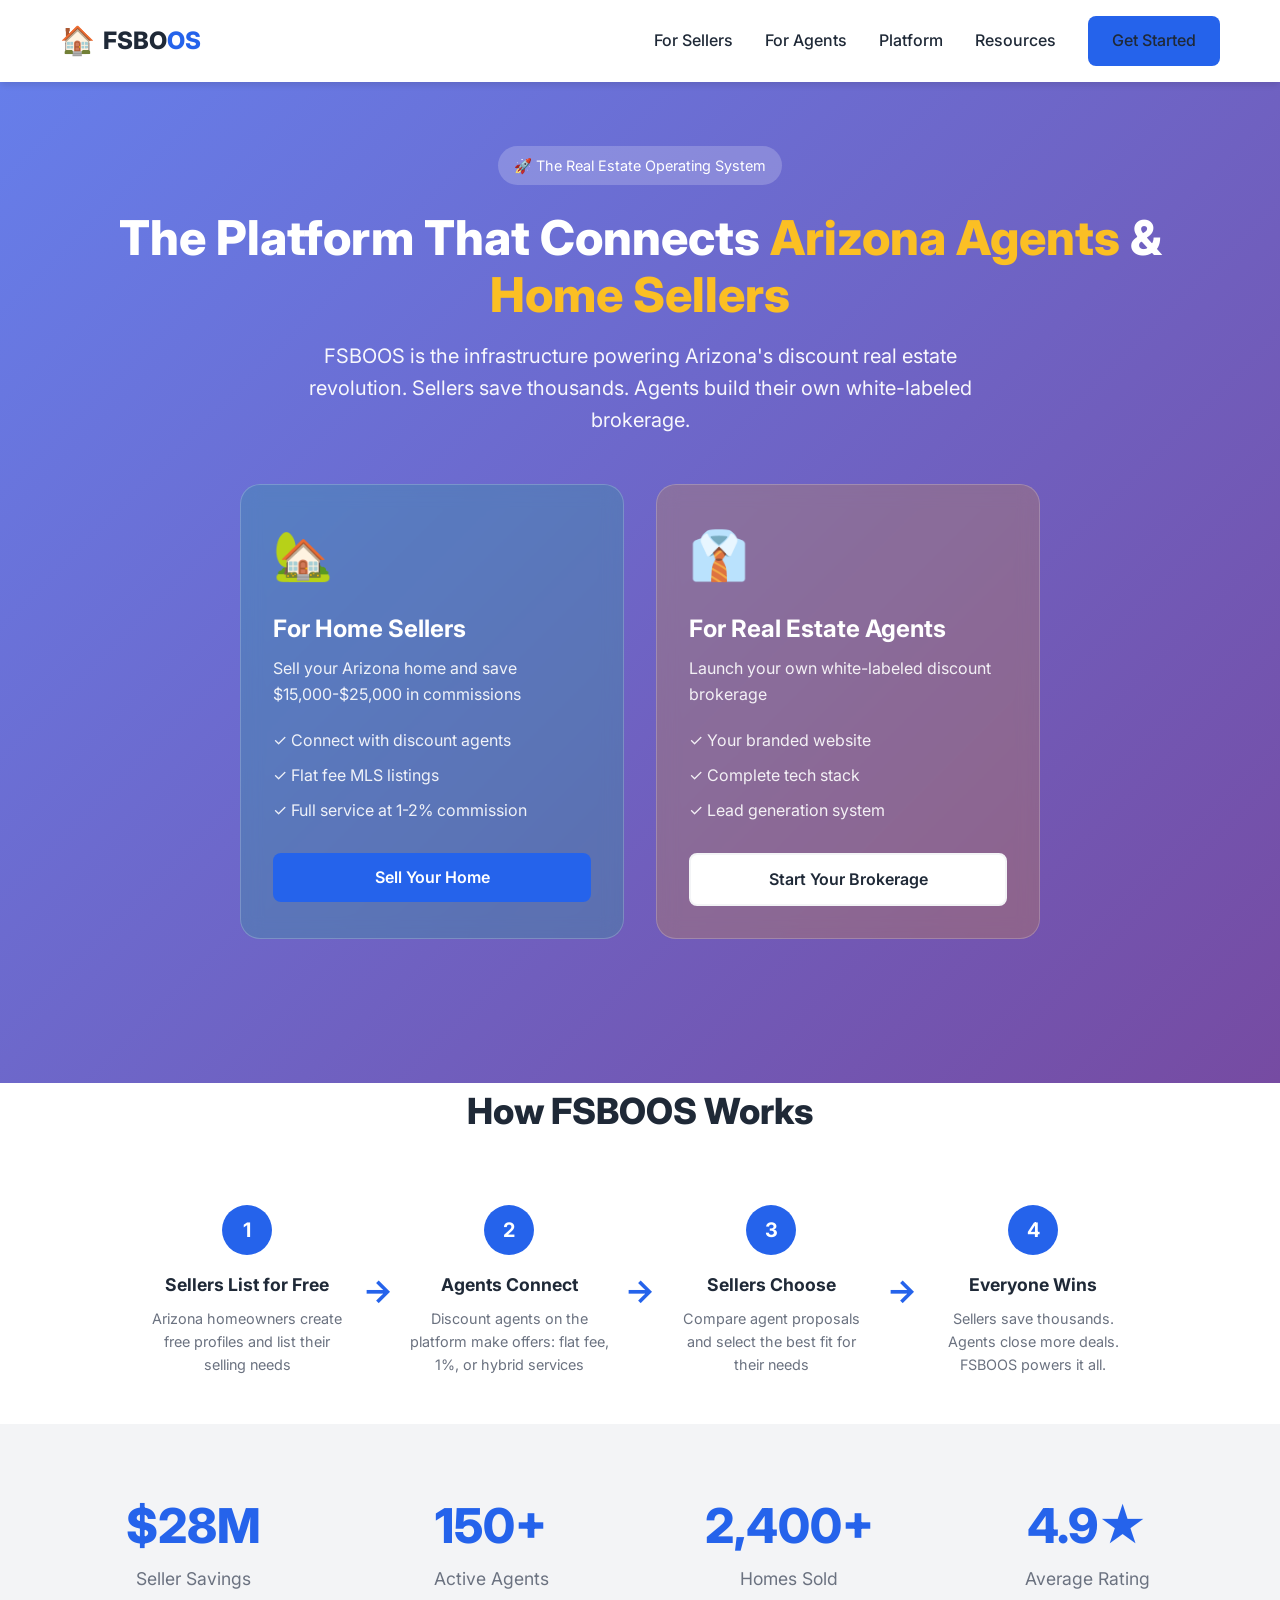
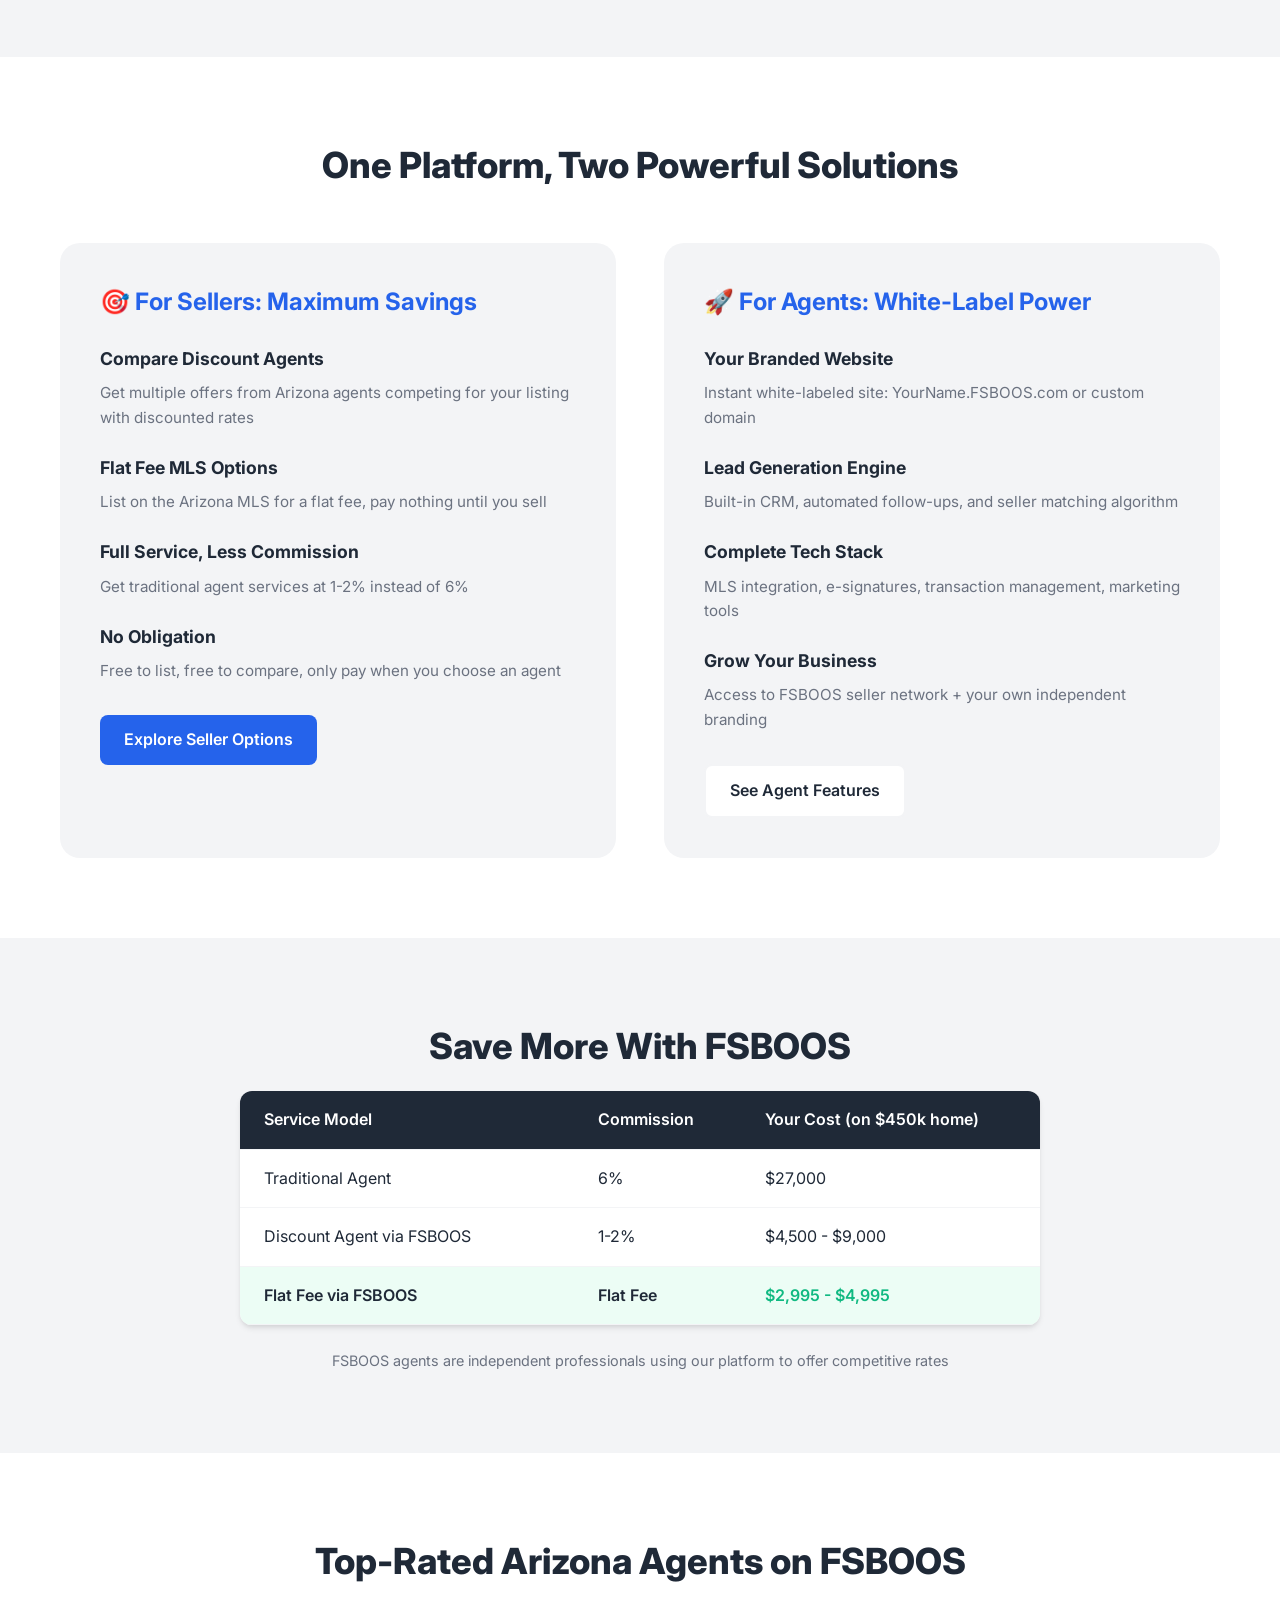
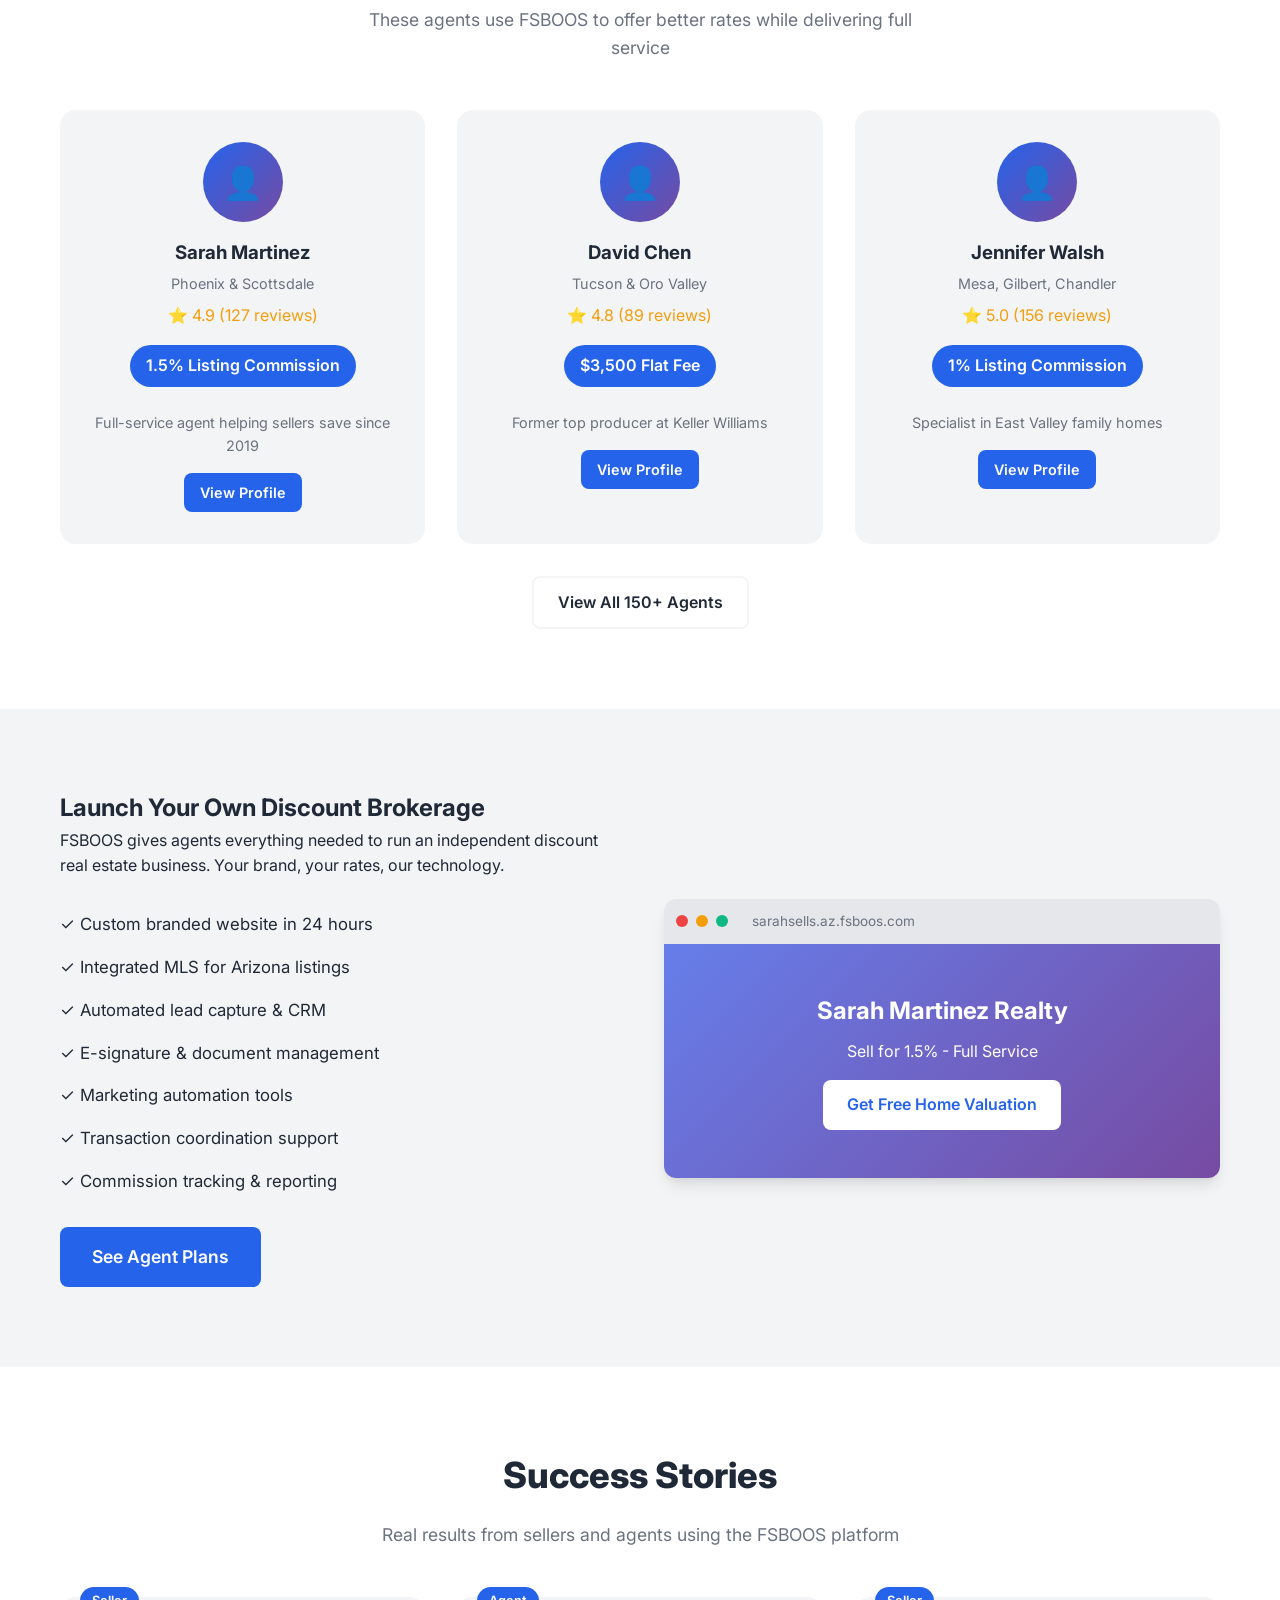
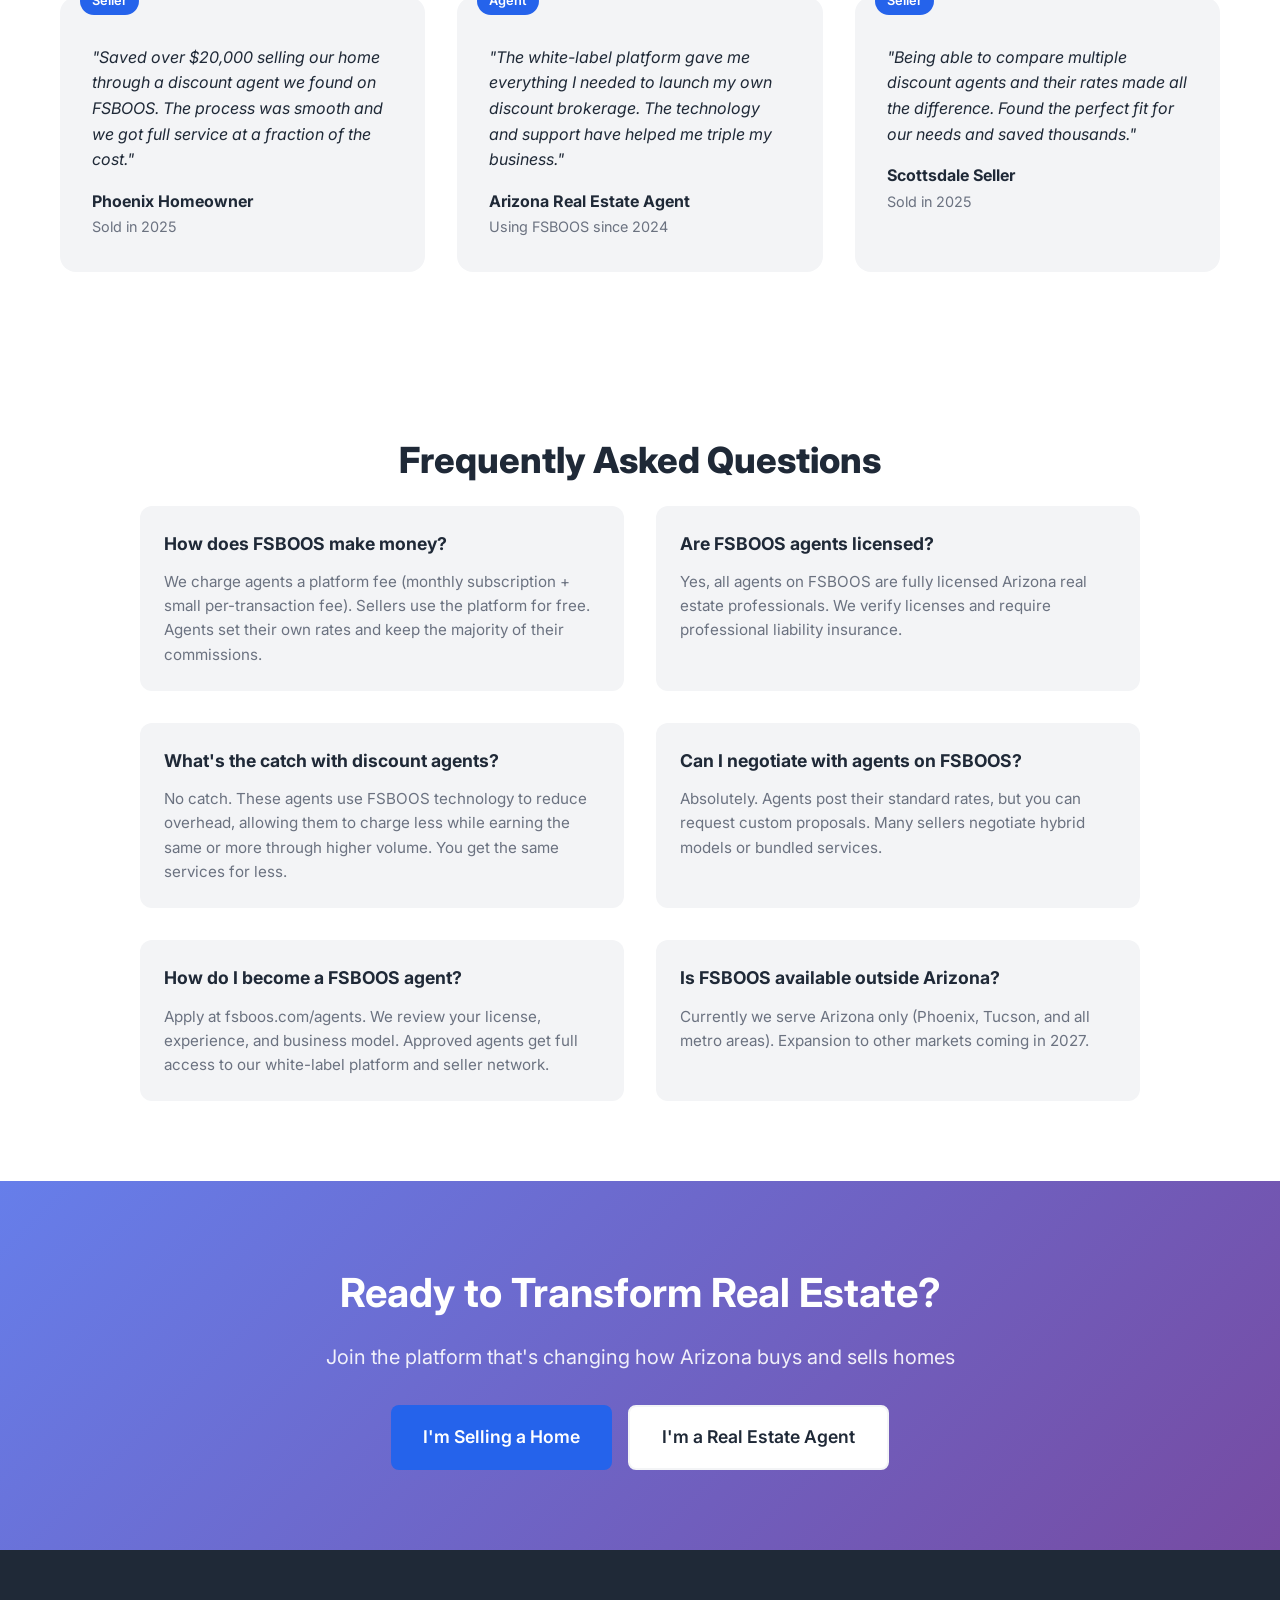
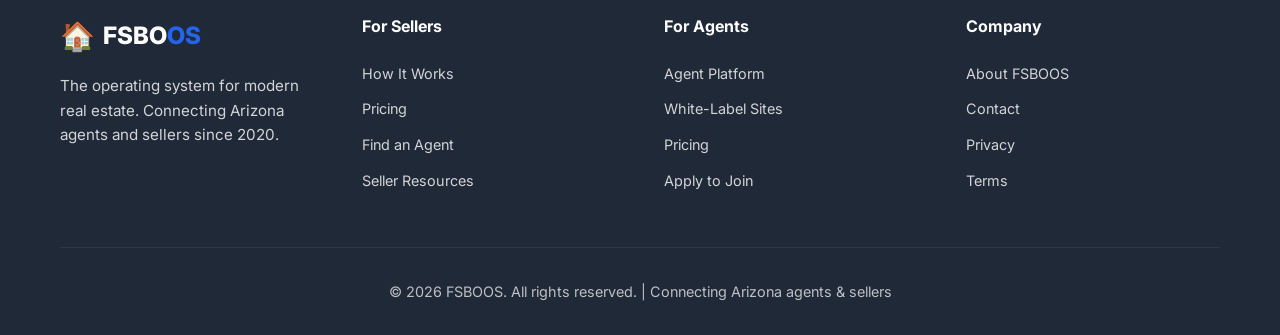
==== commit 4b0a631e: "Remove fake testimonials and agent profiles - replaced with generic content" ====
--- a/index.html
+++ b/index.html
@@ -292,32 +292,33 @@
     <section class="testimonials">
         <div class="container">
             <h2 class="section-title">Success Stories</h2>
+            <p class="section-subtitle">Real results from sellers and agents using the FSBOOS platform</p>
             
             <div class="testimonials-grid">
                 <div class="testimonial-card seller-story">
                     <div class="testimonial-badge">Seller</div>
-                    <p>"We saved $22,000 selling our Phoenix home through FSBOOS. Connected with Jennifer who charged 1% and gave us better service than our previous agent who wanted 6%."</p>
+                    <p>"Saved over $20,000 selling our home through a discount agent we found on FSBOOS. The process was smooth and we got full service at a fraction of the cost."</p>
                     <div class="testimonial-author">
-                        <strong>Michael & Lisa R.</strong>
-                        <span>Sold in Scottsdale for $580,000</span>
+                        <strong>Phoenix Homeowner</strong>
+                        <span>Sold in 2025</span>
                     </div>
                 </div>
                 
                 <div class="testimonial-card agent-story">
                     <div class="testimonial-badge">Agent</div>
-                    <p>"FSBOOS transformed my business. I launched my own discount brokerage with my branding and went from 12 deals/year to 45. The white-label tools are incredible."</p>
+                    <p>"The white-label platform gave me everything I needed to launch my own discount brokerage. The technology and support have helped me triple my business."</p>
                     <div class="testimonial-author">
-                        <strong>David Chen</strong>
-                        <span>Tucson Discount Realty</span>
+                        <strong>Arizona Real Estate Agent</strong>
+                        <span>Using FSBOOS since 2024</span>
                     </div>
                 </div>
                 
                 <div class="testimonial-card seller-story">
                     <div class="testimonial-badge">Seller</div>
-                    <p>"I was skeptical about 'discount' agents, but the FSBOOS platform let me see reviews and past sales. Found an amazing agent who sold our Mesa home in 9 days."</p>
+                    <p>"Being able to compare multiple discount agents and their rates made all the difference. Found the perfect fit for our needs and saved thousands."</p>
                     <div class="testimonial-author">
-                        <strong>Robert K.</strong>
-                        <span>Sold in Mesa for $425,000</span>
+                        <strong>Scottsdale Seller</strong>
+                        <span>Sold in 2025</span>
                     </div>
                 </div>
             </div>
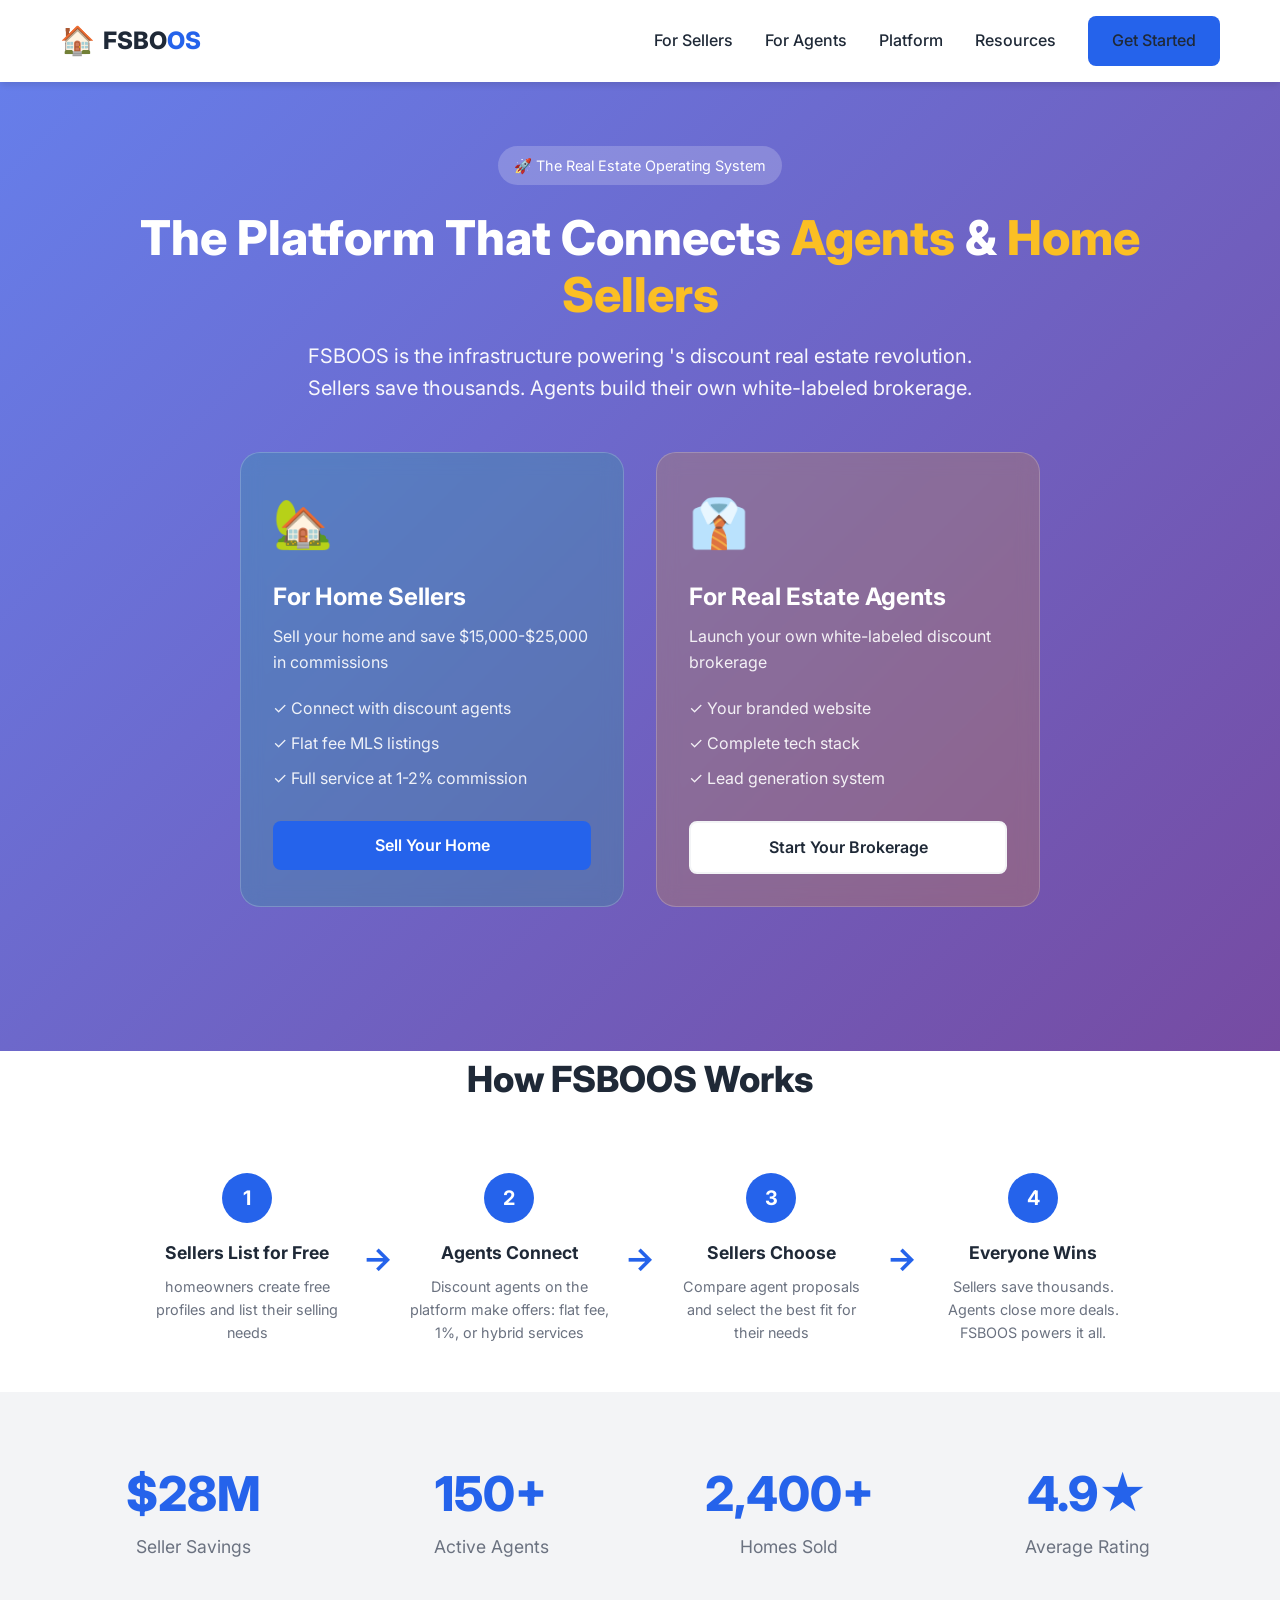
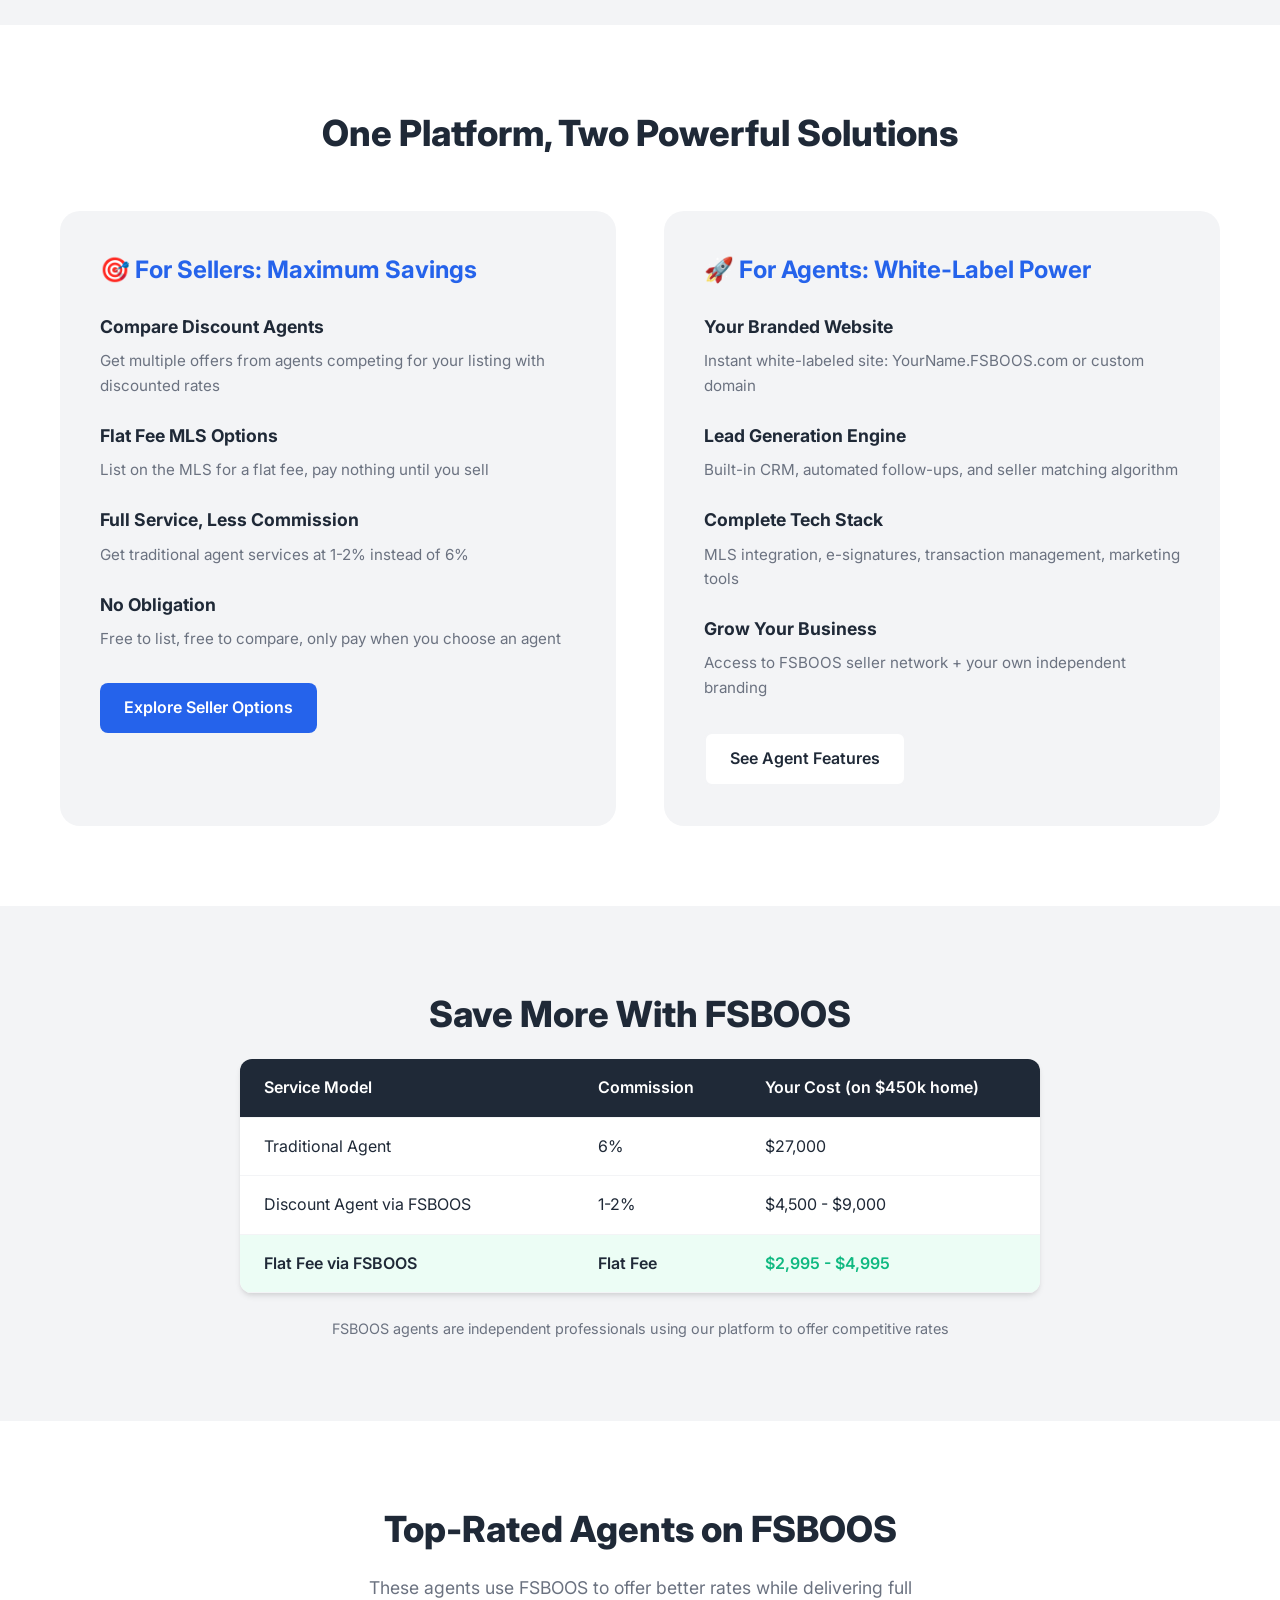
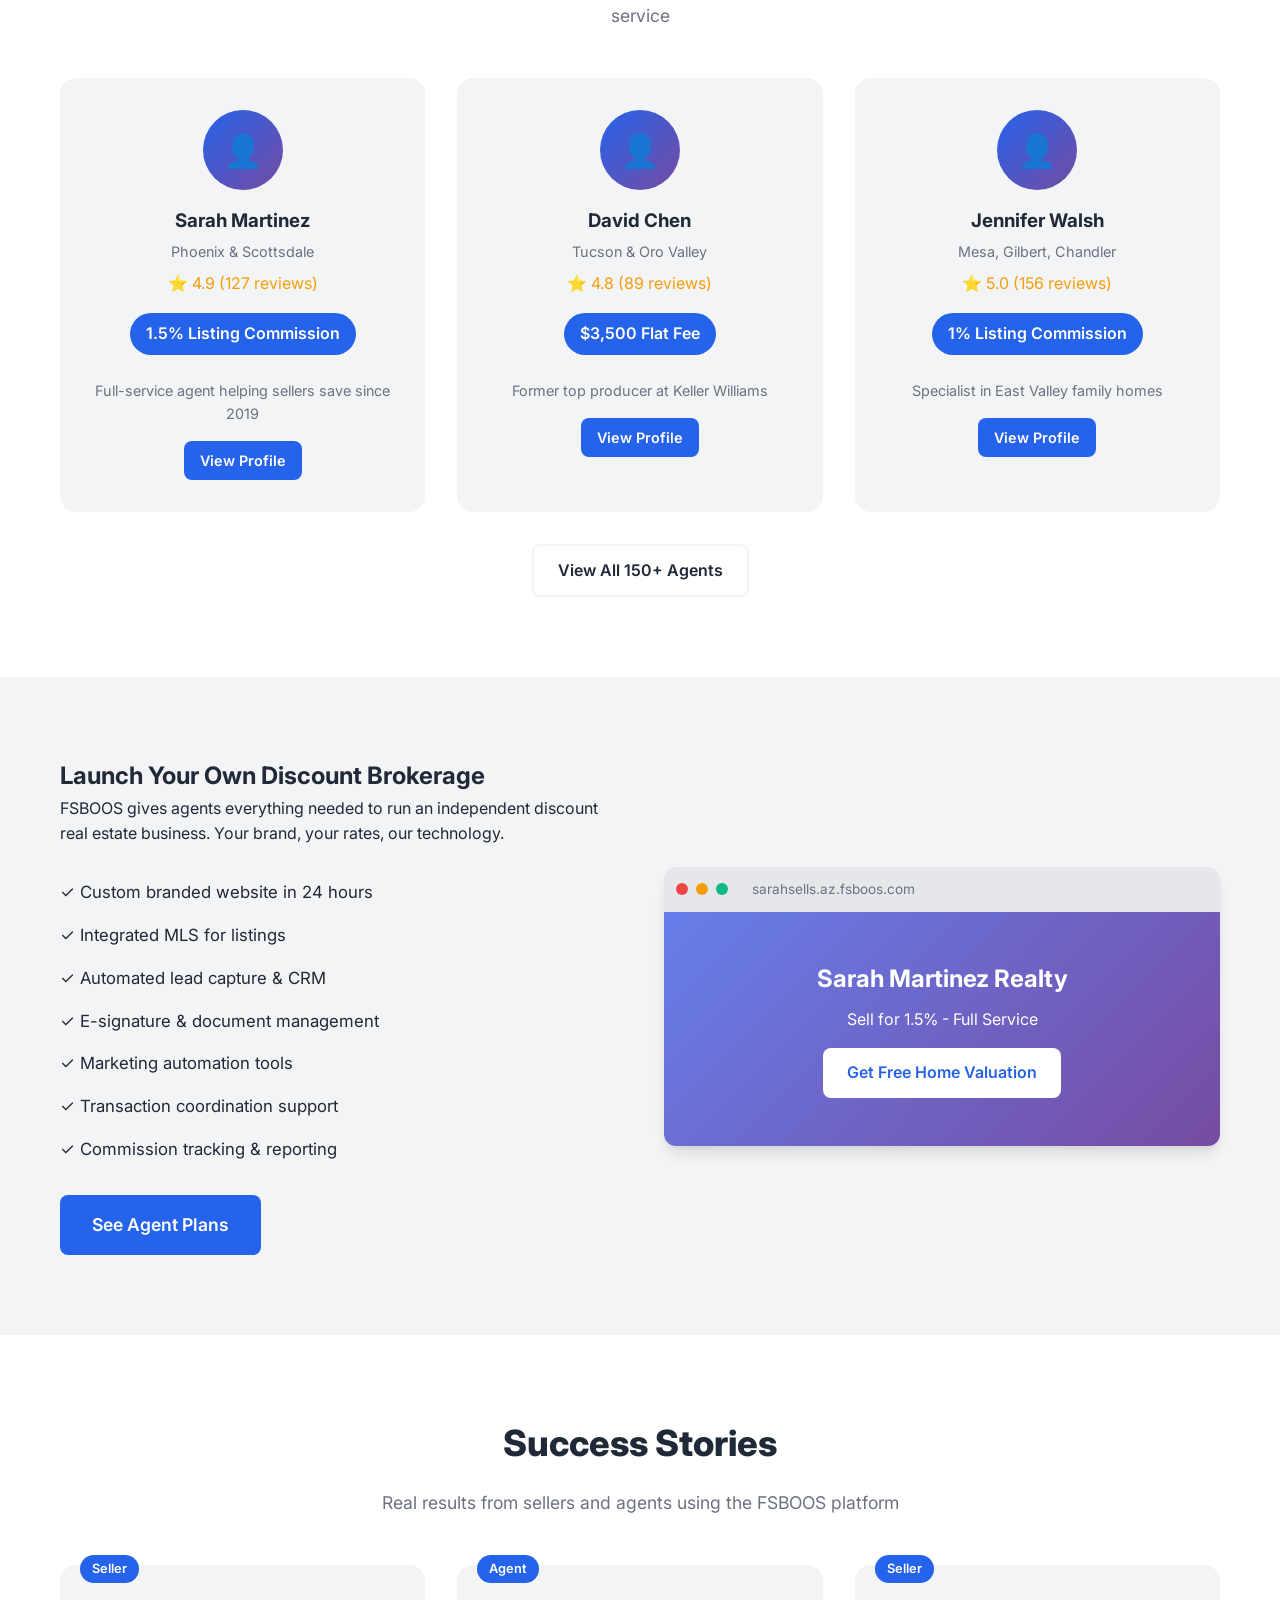
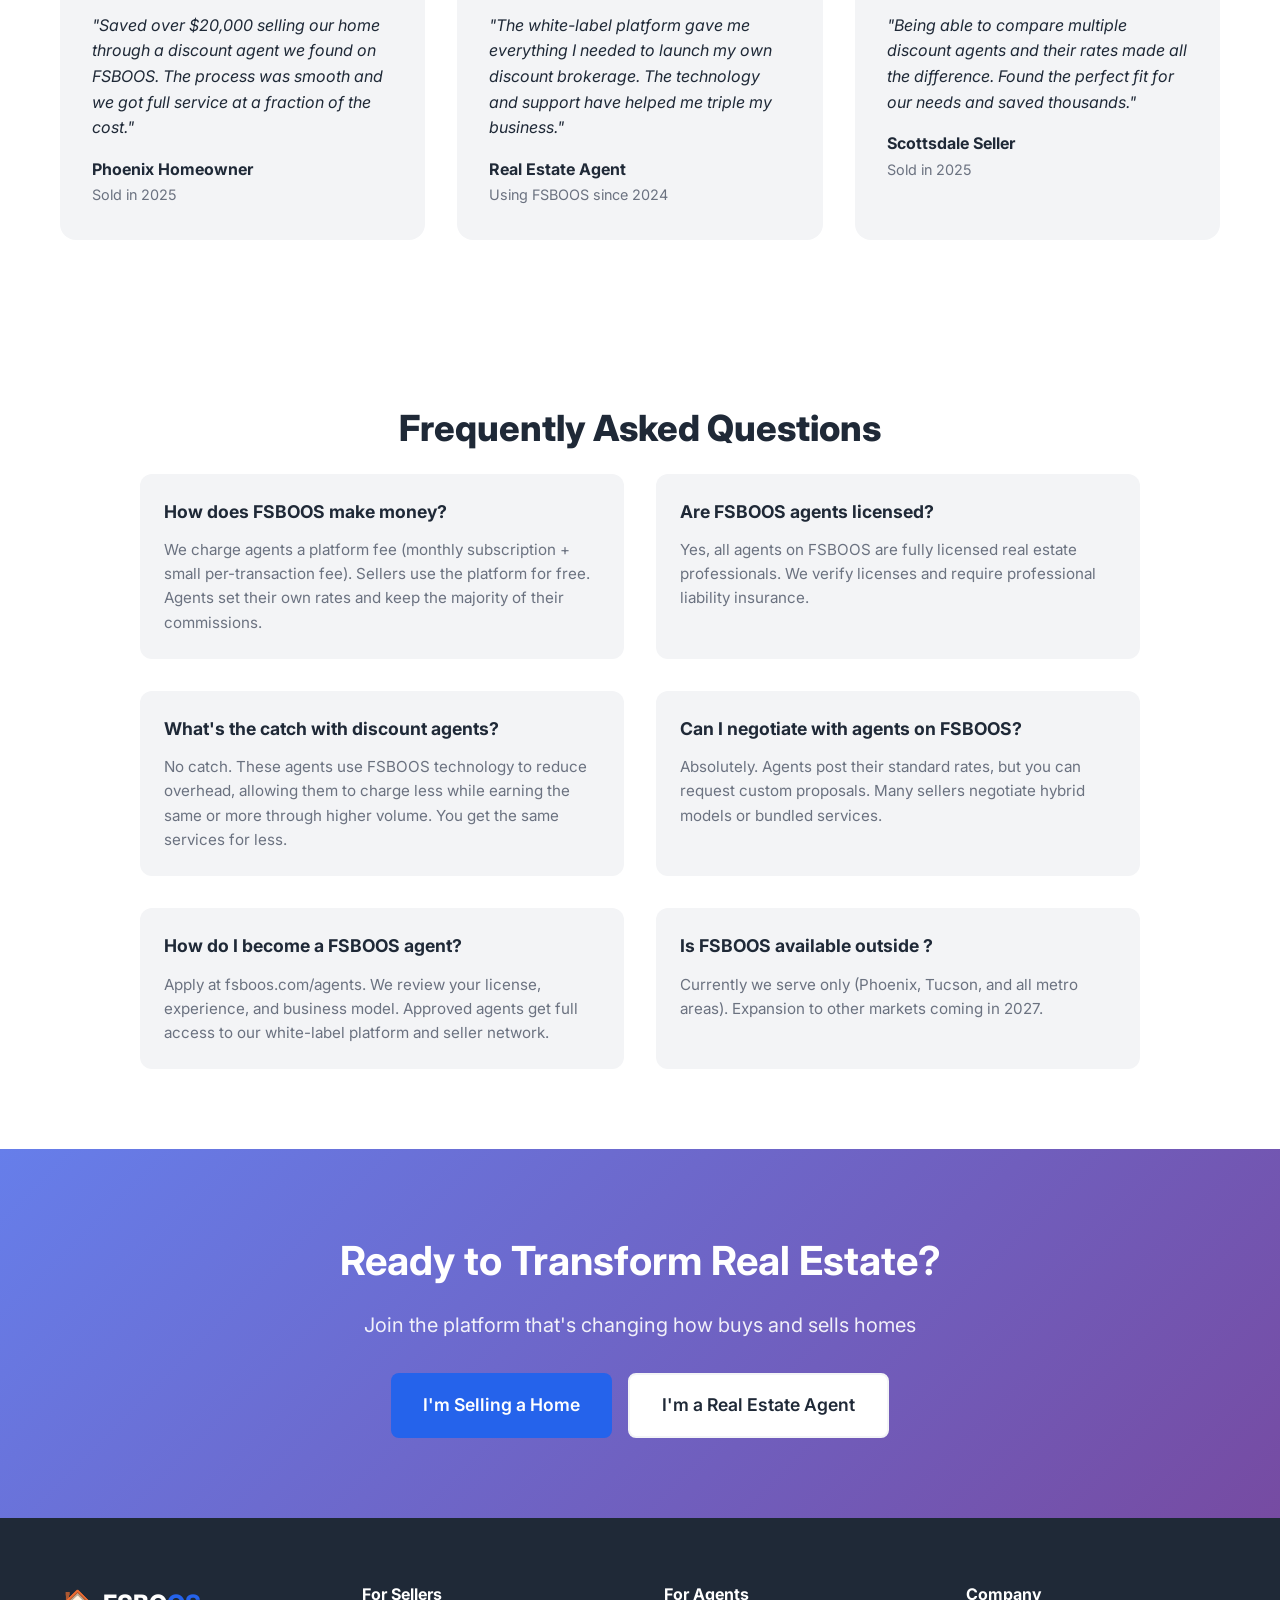
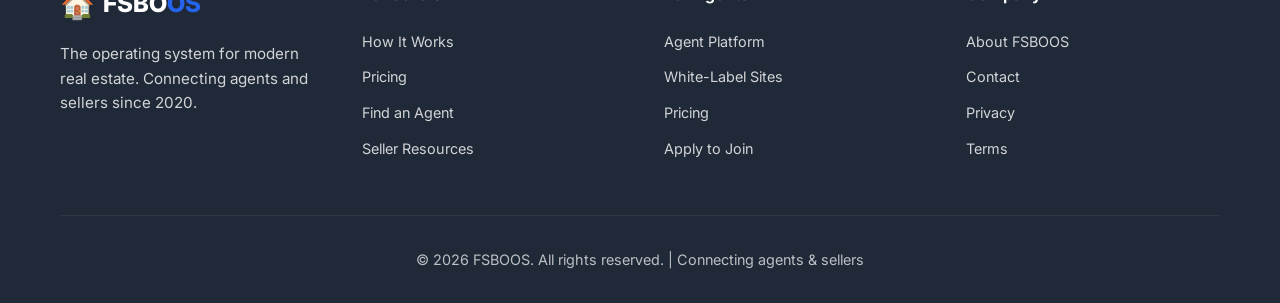
==== commit 34bd89d8: "Remove Arizona-specific references - make platform location-neutral" ====
--- a/index.html
+++ b/index.html
@@ -4,8 +4,8 @@
     <meta charset="UTF-8">
     <meta name="viewport" content="width=device-width, initial-scale=1.0">
     <title>FSBOOS | The Operating System for Real Estate - Connect Agents & Sellers</title>
-    <meta name="description" content="FSBOOS connects Arizona home sellers with discount real estate agents. Sellers save thousands. Agents get white-label tools to build their own discount brokerage.">
-    <meta name="keywords" content="discount real estate agents Arizona, flat fee MLS Arizona, white label real estate platform, FSBO Arizona, discount brokerage Arizona, real estate agent tools, sell home save commission">
+    <meta name="description" content="FSBOOS connects home sellers with discount real estate agents. Sellers save thousands. Agents get white-label tools to build their own discount brokerage.">
+    <meta name="keywords" content="discount real estate agents , flat fee MLS , white label real estate platform, FSBO , discount brokerage , real estate agent tools, sell home save commission">
     
     <link rel="stylesheet" href="css/styles.css">
     <link href="https://fonts.googleapis.com/css2?family=Inter:wght@400;500;600;700;800&display=swap" rel="stylesheet">
@@ -32,14 +32,14 @@
         <div class="container">
             <div class="hero-content">
                 <div class="hero-badge">🚀 The Real Estate Operating System</div>
-                <h1>The Platform That Connects <span class="highlight">Arizona Agents</span> & <span class="highlight">Home Sellers</span></h1>
-                <p class="hero-subtitle">FSBOOS is the infrastructure powering Arizona's discount real estate revolution. Sellers save thousands. Agents build their own white-labeled brokerage.</p>
+                <h1>The Platform That Connects <span class="highlight">Agents</span> & <span class="highlight">Home Sellers</span></h1>
+                <p class="hero-subtitle">FSBOOS is the infrastructure powering 's discount real estate revolution. Sellers save thousands. Agents build their own white-labeled brokerage.</p>
                 
                 <div class="audience-cards">
                     <div class="audience-card seller">
                         <div class="audience-icon">🏡</div>
                         <h3>For Home Sellers</h3>
-                        <p>Sell your Arizona home and save $15,000-$25,000 in commissions</p>
+                        <p>Sell your home and save $15,000-$25,000 in commissions</p>
                         <ul>
                             <li>✓ Connect with discount agents</li>
                             <li>✓ Flat fee MLS listings</li>
@@ -72,7 +72,7 @@
                 <div class="flow-step">
                     <div class="flow-number">1</div>
                     <h3>Sellers List for Free</h3>
-                    <p>Arizona homeowners create free profiles and list their selling needs</p>
+                    <p>homeowners create free profiles and list their selling needs</p>
                 </div>
                 <div class="flow-arrow">→</div>
                 <div class="flow-step">
@@ -129,11 +129,11 @@
                     <div class="feature-list">
                         <div class="feature-item">
                             <h4>Compare Discount Agents</h4>
-                            <p>Get multiple offers from Arizona agents competing for your listing with discounted rates</p>
+                            <p>Get multiple offers from agents competing for your listing with discounted rates</p>
                         </div>
                         <div class="feature-item">
                             <h4>Flat Fee MLS Options</h4>
-                            <p>List on the Arizona MLS for a flat fee, pay nothing until you sell</p>
+                            <p>List on the MLS for a flat fee, pay nothing until you sell</p>
                         </div>
                         <div class="feature-item">
                             <h4>Full Service, Less Commission</h4>
@@ -209,7 +209,7 @@
 
     <section class="agent-showcase">
         <div class="container">
-            <h2 class="section-title">Top-Rated Arizona Agents on FSBOOS</h2>
+            <h2 class="section-title">Top-Rated Agents on FSBOOS</h2>
             <p class="section-subtitle">These agents use FSBOOS to offer better rates while delivering full service</p>
             
             <div class="agents-grid">
@@ -259,7 +259,7 @@
                     
                     <ul class="feature-checklist">
                         <li>✓ Custom branded website in 24 hours</li>
-                        <li>✓ Integrated MLS for Arizona listings</li>
+                        <li>✓ Integrated MLS for listings</li>
                         <li>✓ Automated lead capture & CRM</li>
                         <li>✓ E-signature & document management</li>
                         <li>✓ Marketing automation tools</li>
@@ -308,7 +308,7 @@
                     <div class="testimonial-badge">Agent</div>
                     <p>"The white-label platform gave me everything I needed to launch my own discount brokerage. The technology and support have helped me triple my business."</p>
                     <div class="testimonial-author">
-                        <strong>Arizona Real Estate Agent</strong>
+                        <strong>Real Estate Agent</strong>
                         <span>Using FSBOOS since 2024</span>
                     </div>
                 </div>
@@ -337,7 +337,7 @@
                 
                 <div class="faq-item">
                     <h3>Are FSBOOS agents licensed?</h3>
-                    <p>Yes, all agents on FSBOOS are fully licensed Arizona real estate professionals. We verify licenses and require professional liability insurance.</p>
+                    <p>Yes, all agents on FSBOOS are fully licensed real estate professionals. We verify licenses and require professional liability insurance.</p>
                 </div>
                 
                 <div class="faq-item">
@@ -356,8 +356,8 @@
                 </div>
                 
                 <div class="faq-item">
-                    <h3>Is FSBOOS available outside Arizona?</h3>
-                    <p>Currently we serve Arizona only (Phoenix, Tucson, and all metro areas). Expansion to other markets coming in 2027.</p>
+                    <h3>Is FSBOOS available outside ?</h3>
+                    <p>Currently we serve only (Phoenix, Tucson, and all metro areas). Expansion to other markets coming in 2027.</p>
                 </div>
             </div>
         </div>
@@ -367,7 +367,7 @@
         <div class="container">
             <div class="contact-cta">
                 <h2>Ready to Transform Real Estate?</h2>
-                <p>Join the platform that's changing how Arizona buys and sells homes</p>
+                <p>Join the platform that's changing how buys and sells homes</p>
                 <div class="cta-buttons">
                     <a href="/for-sellers.html" class="btn btn-primary btn-large">I'm Selling a Home</a>
                     <a href="/for-agents.html" class="btn btn-secondary btn-large">I'm a Real Estate Agent</a>
@@ -384,7 +384,7 @@
                         <span class="logo-icon">🏠</span>
                         <span class="logo-text">FSBO<span class="highlight">OS</span></span>
                     </a>
-                    <p>The operating system for modern real estate. Connecting Arizona agents and sellers since 2020.</p>
+                    <p>The operating system for modern real estate. Connecting agents and sellers since 2020.</p>
                 </div>
                 
                 <div class="footer-links">
@@ -413,7 +413,7 @@
             </div>
             
             <div class="footer-bottom">
-                <p>&copy; 2026 FSBOOS. All rights reserved. | Connecting Arizona agents & sellers</p>
+                <p>&copy; 2026 FSBOOS. All rights reserved. | Connecting agents & sellers</p>
             </div>
         </div>
     </footer>
